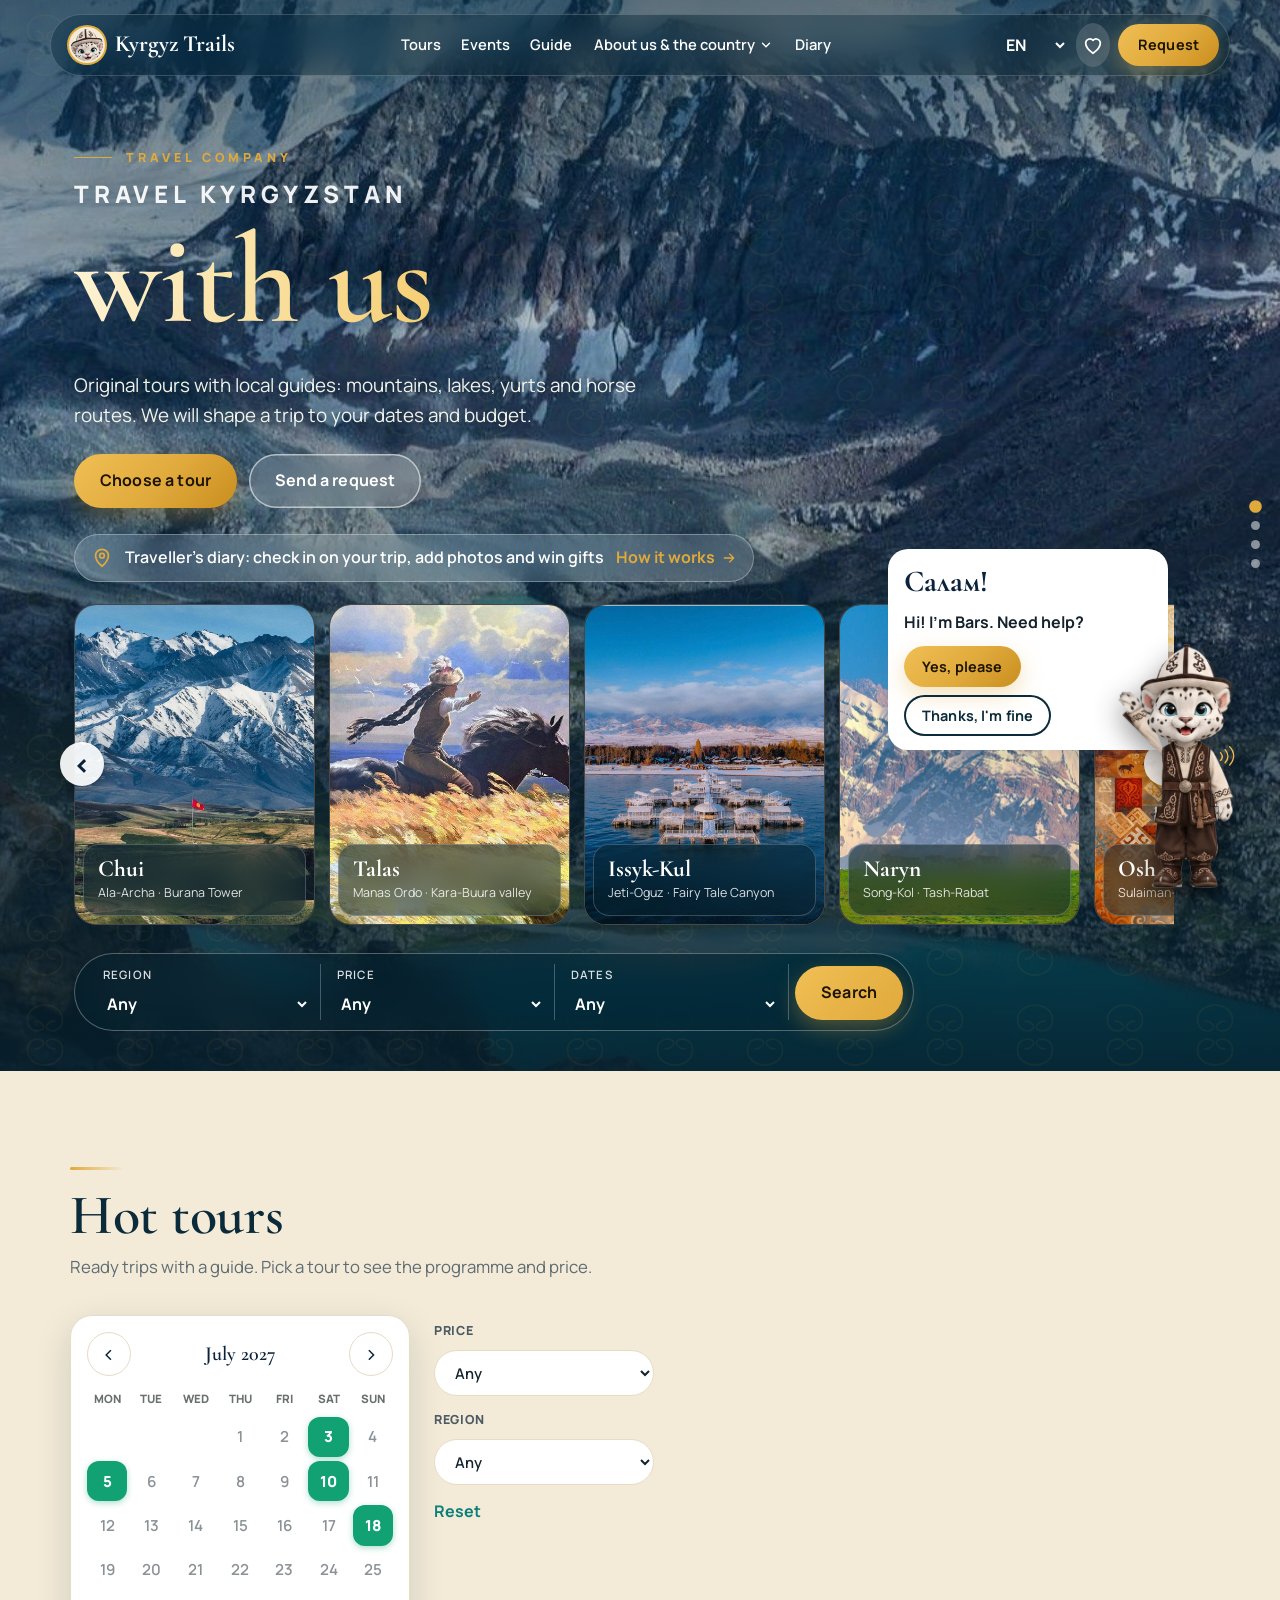
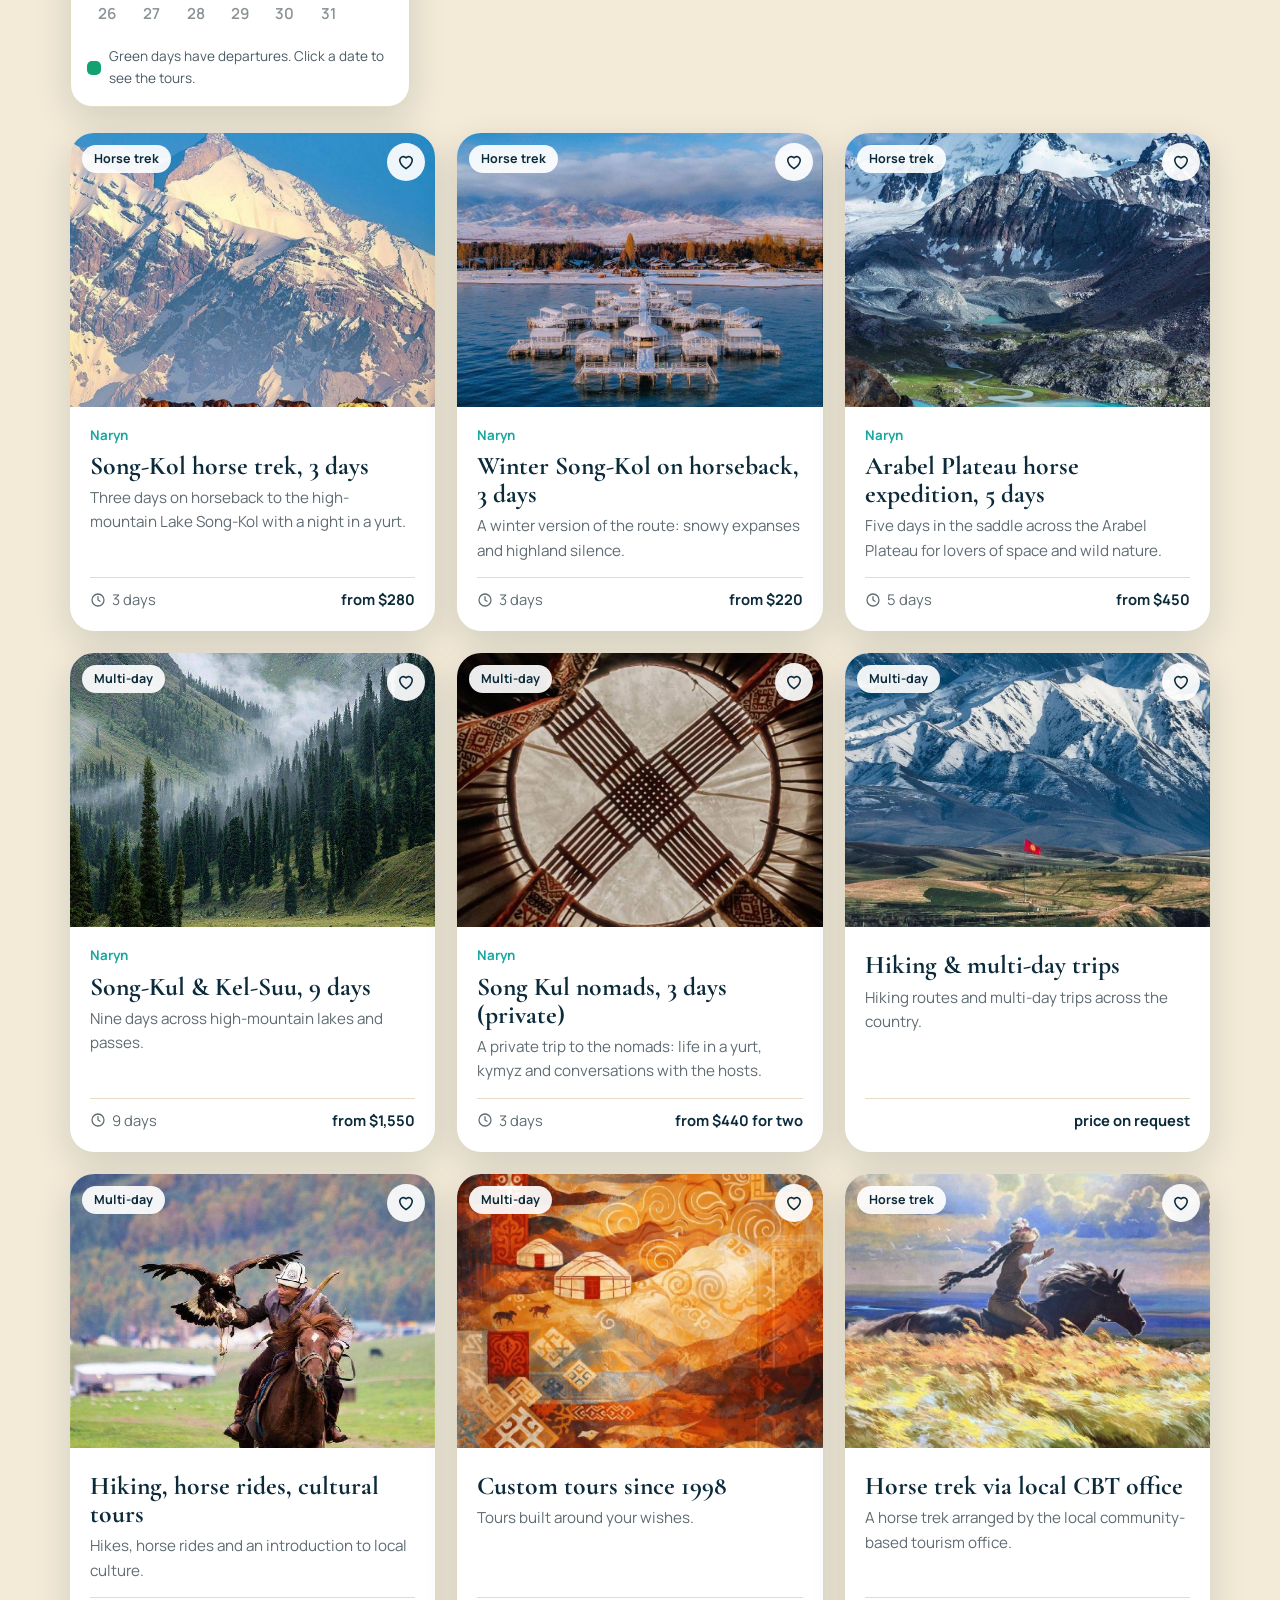
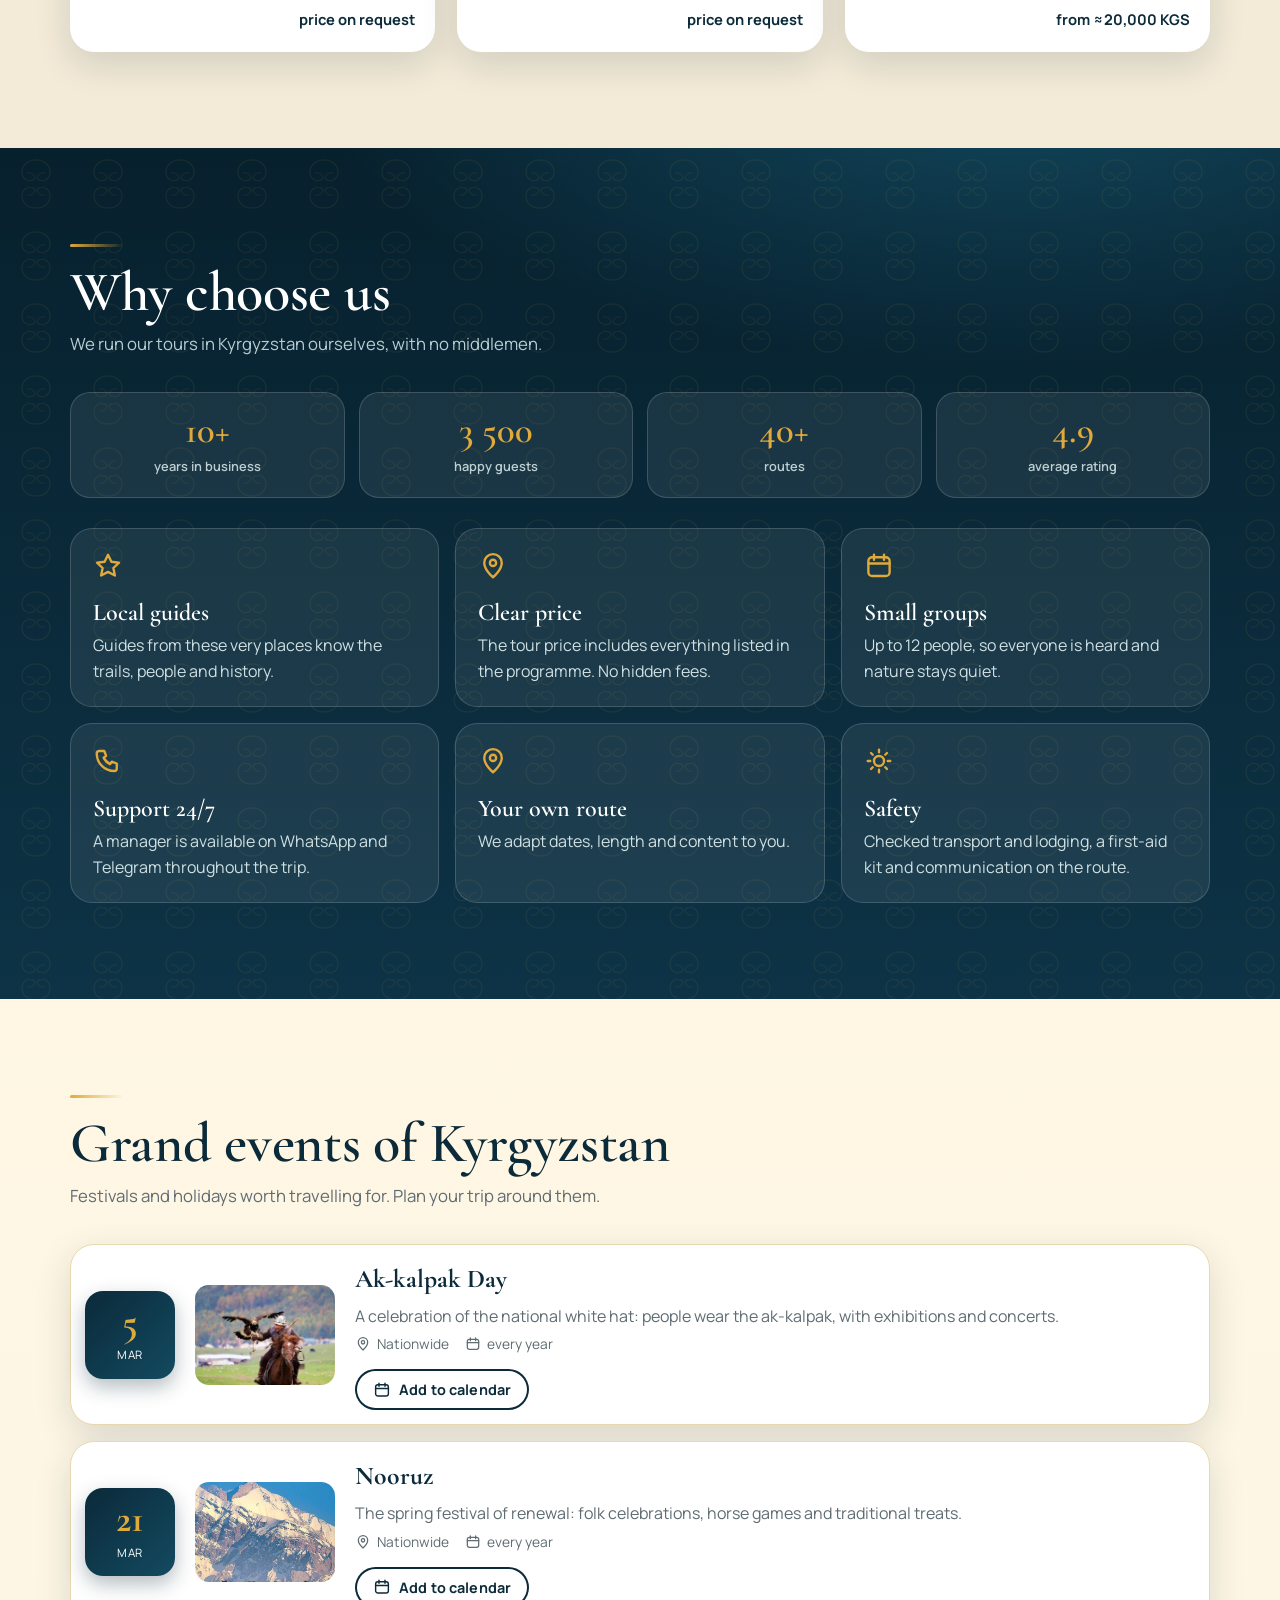
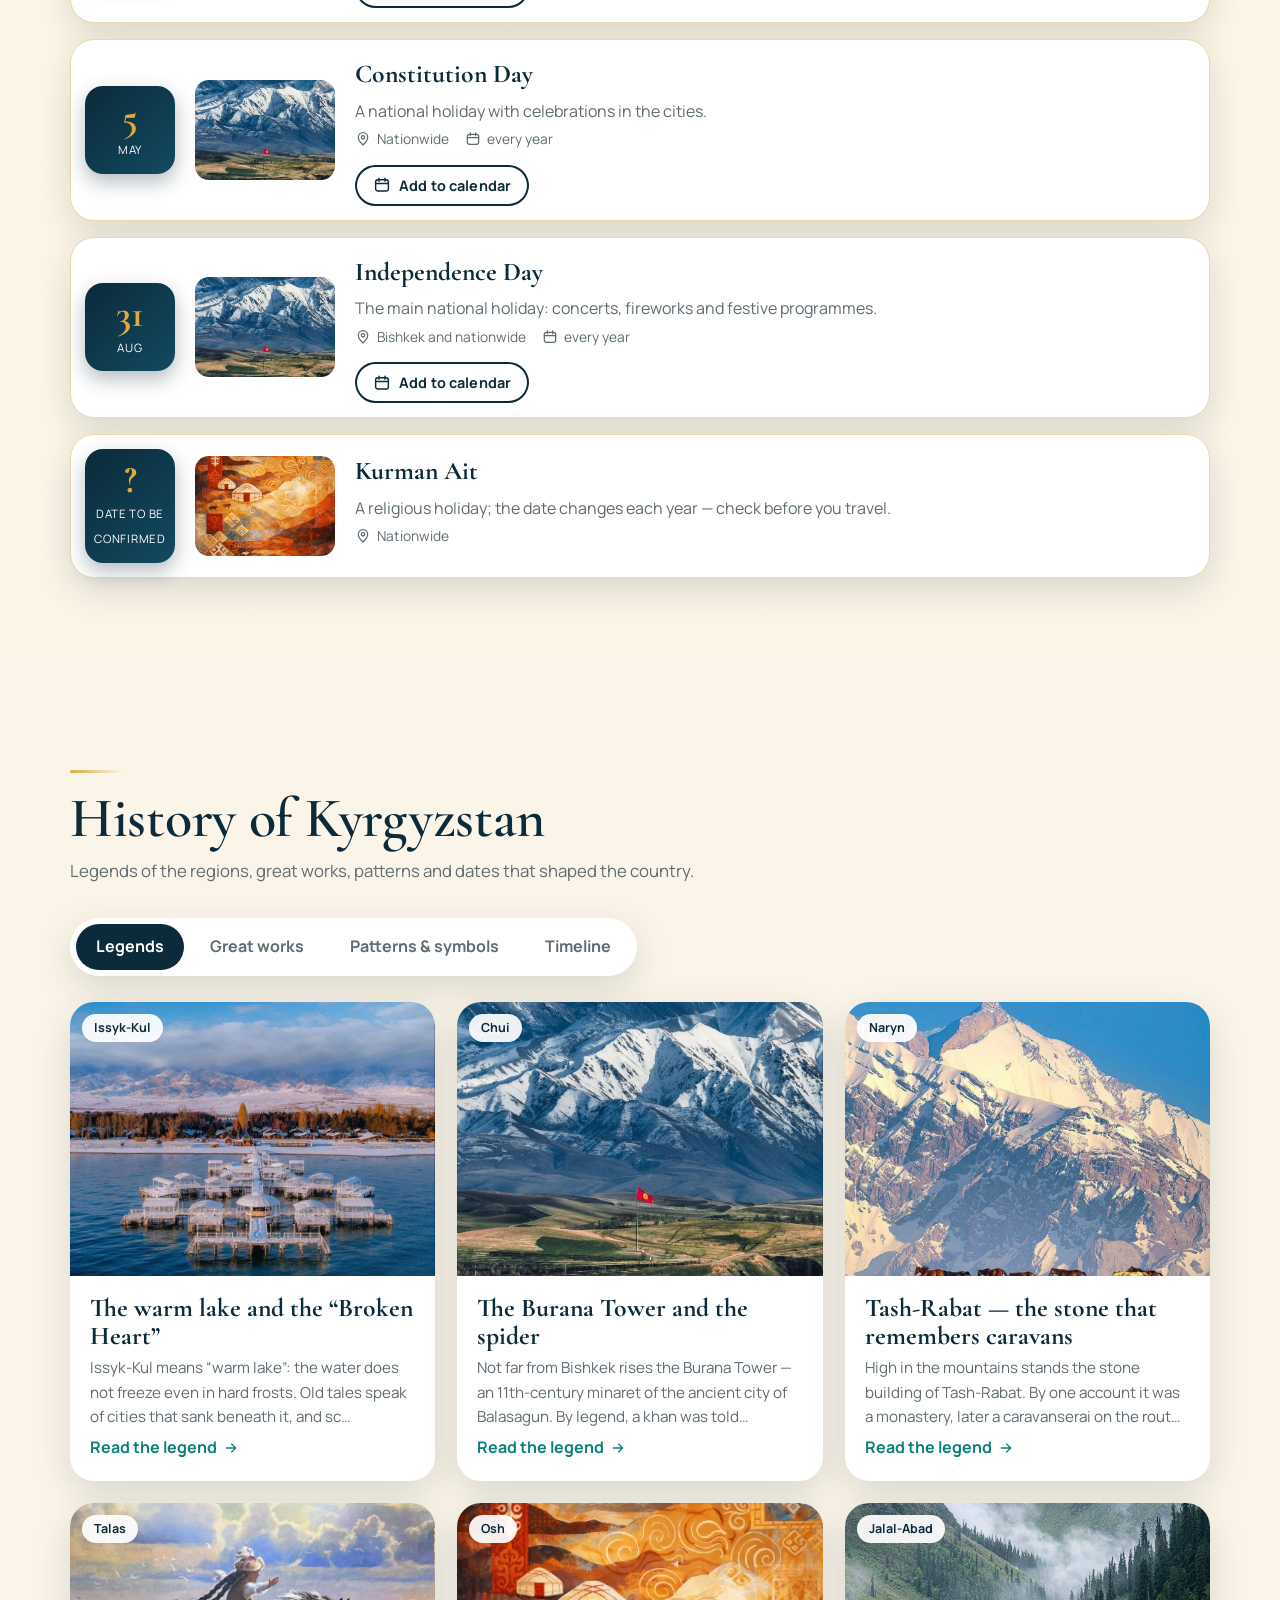
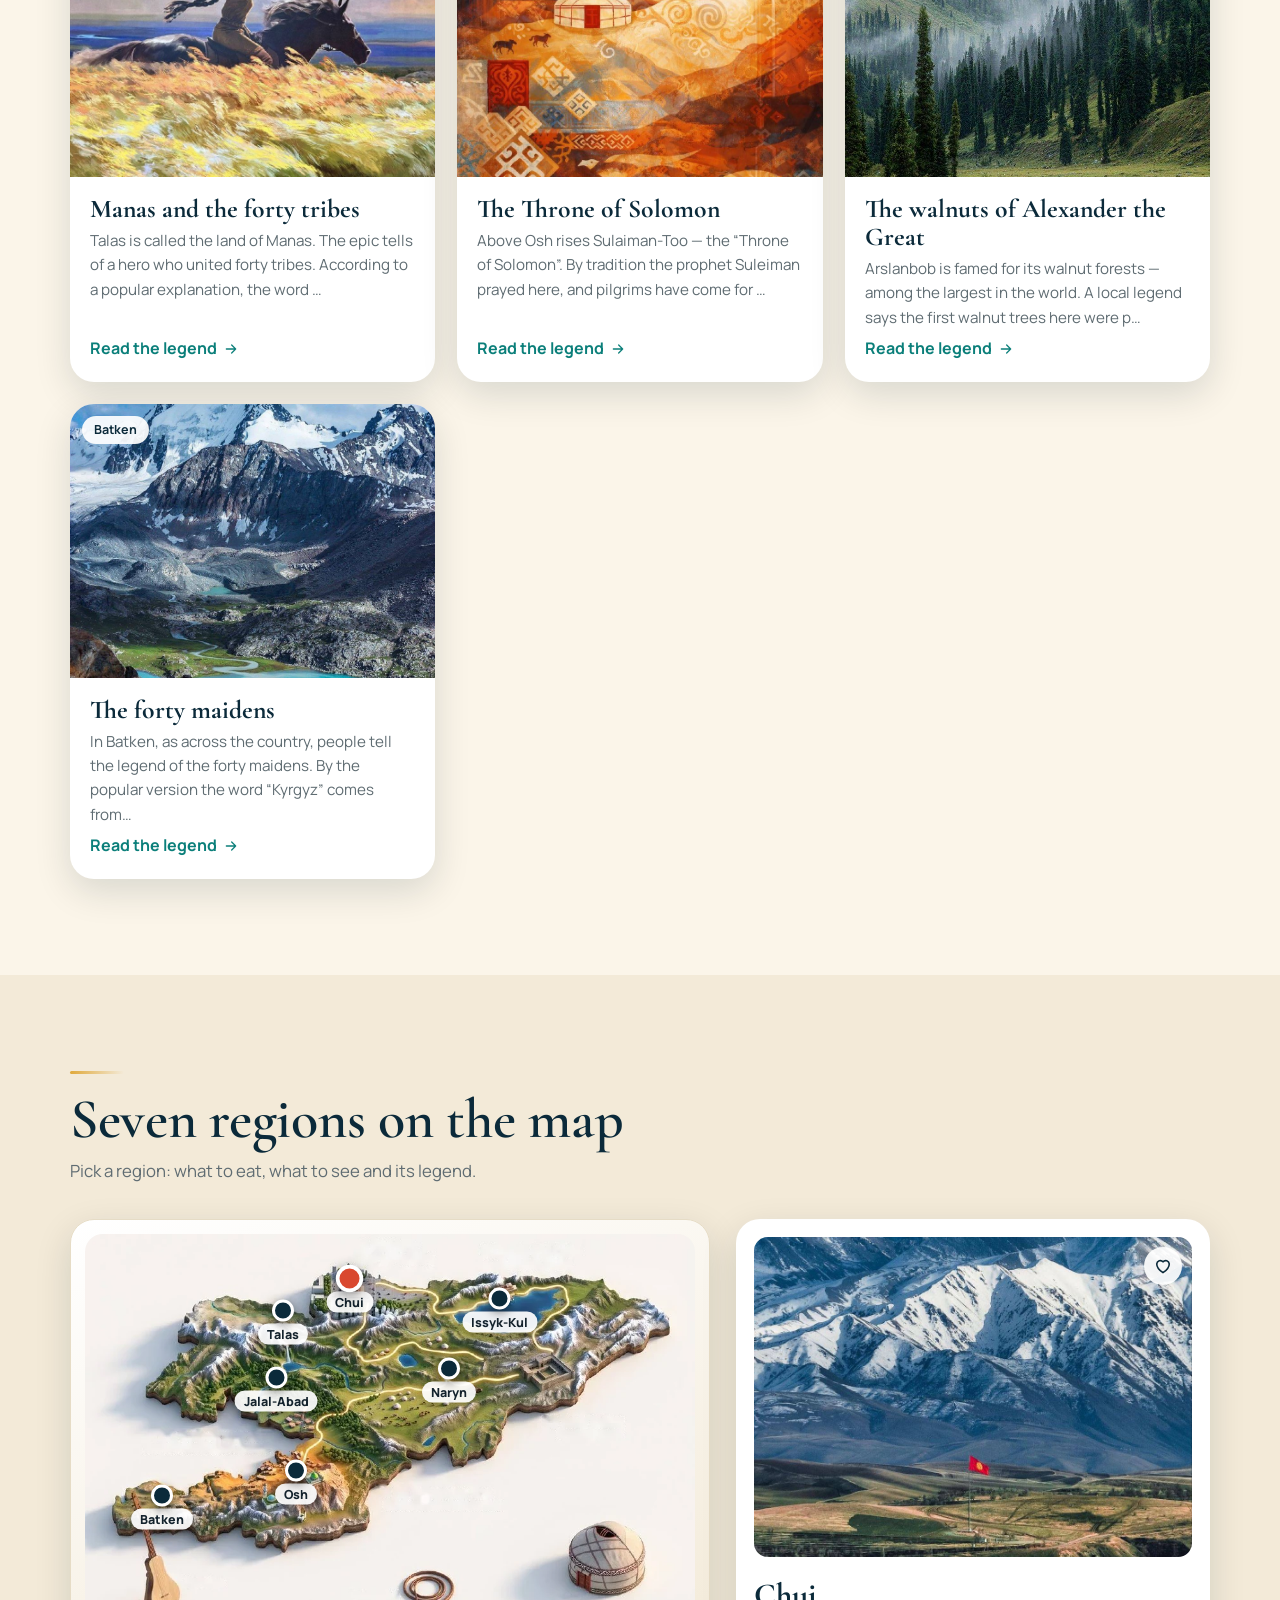
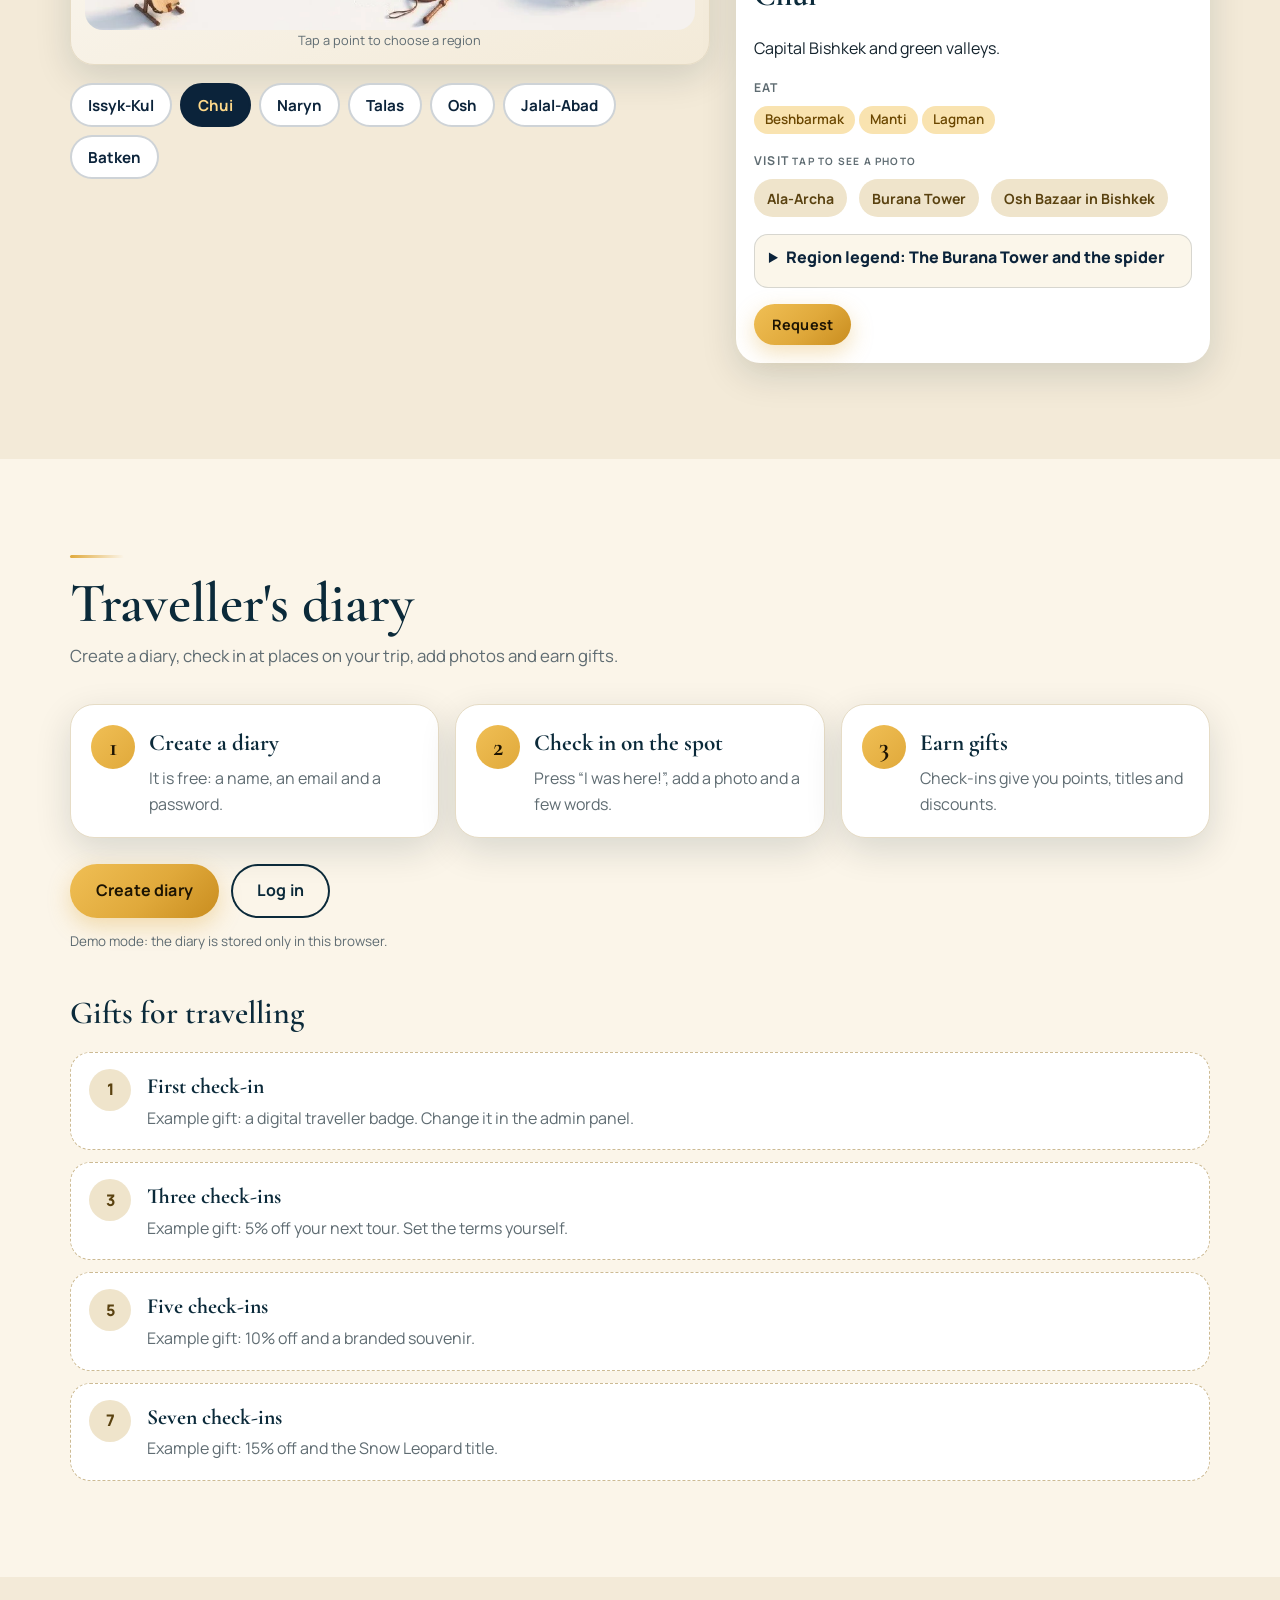
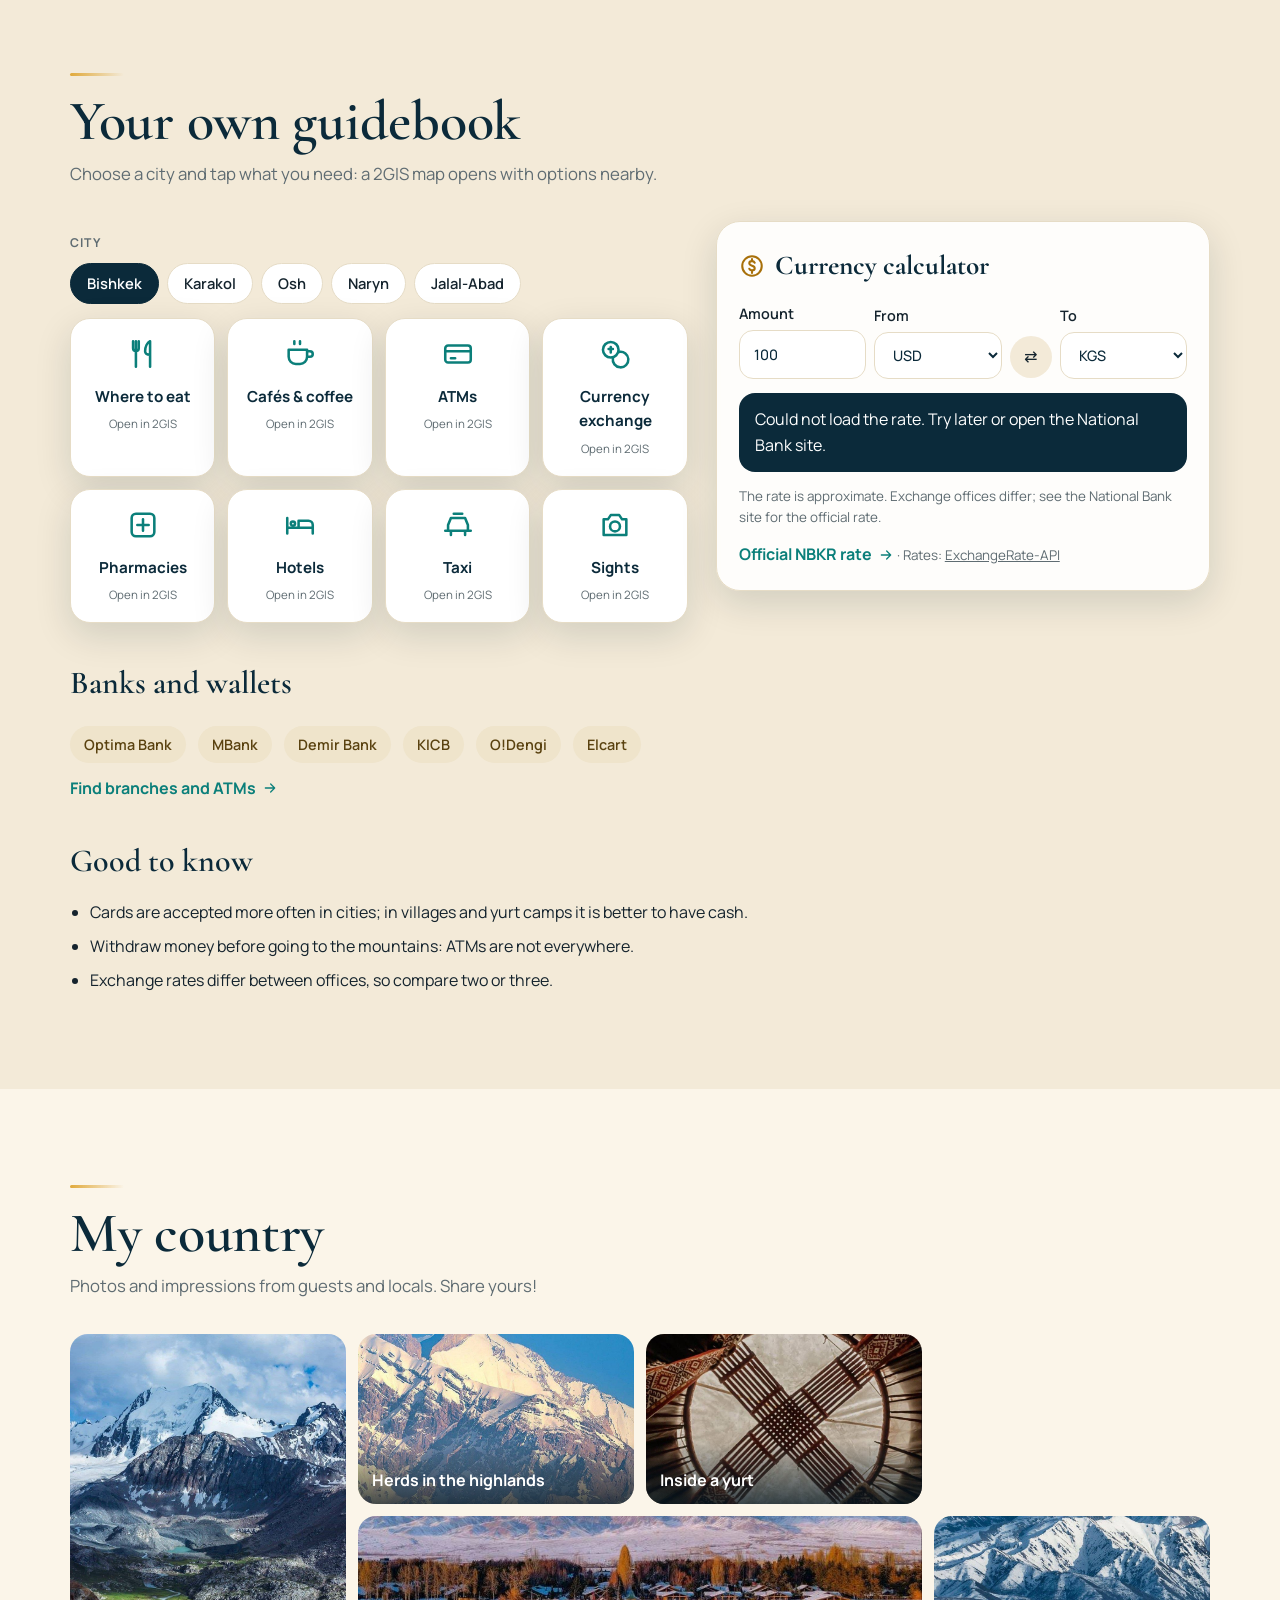
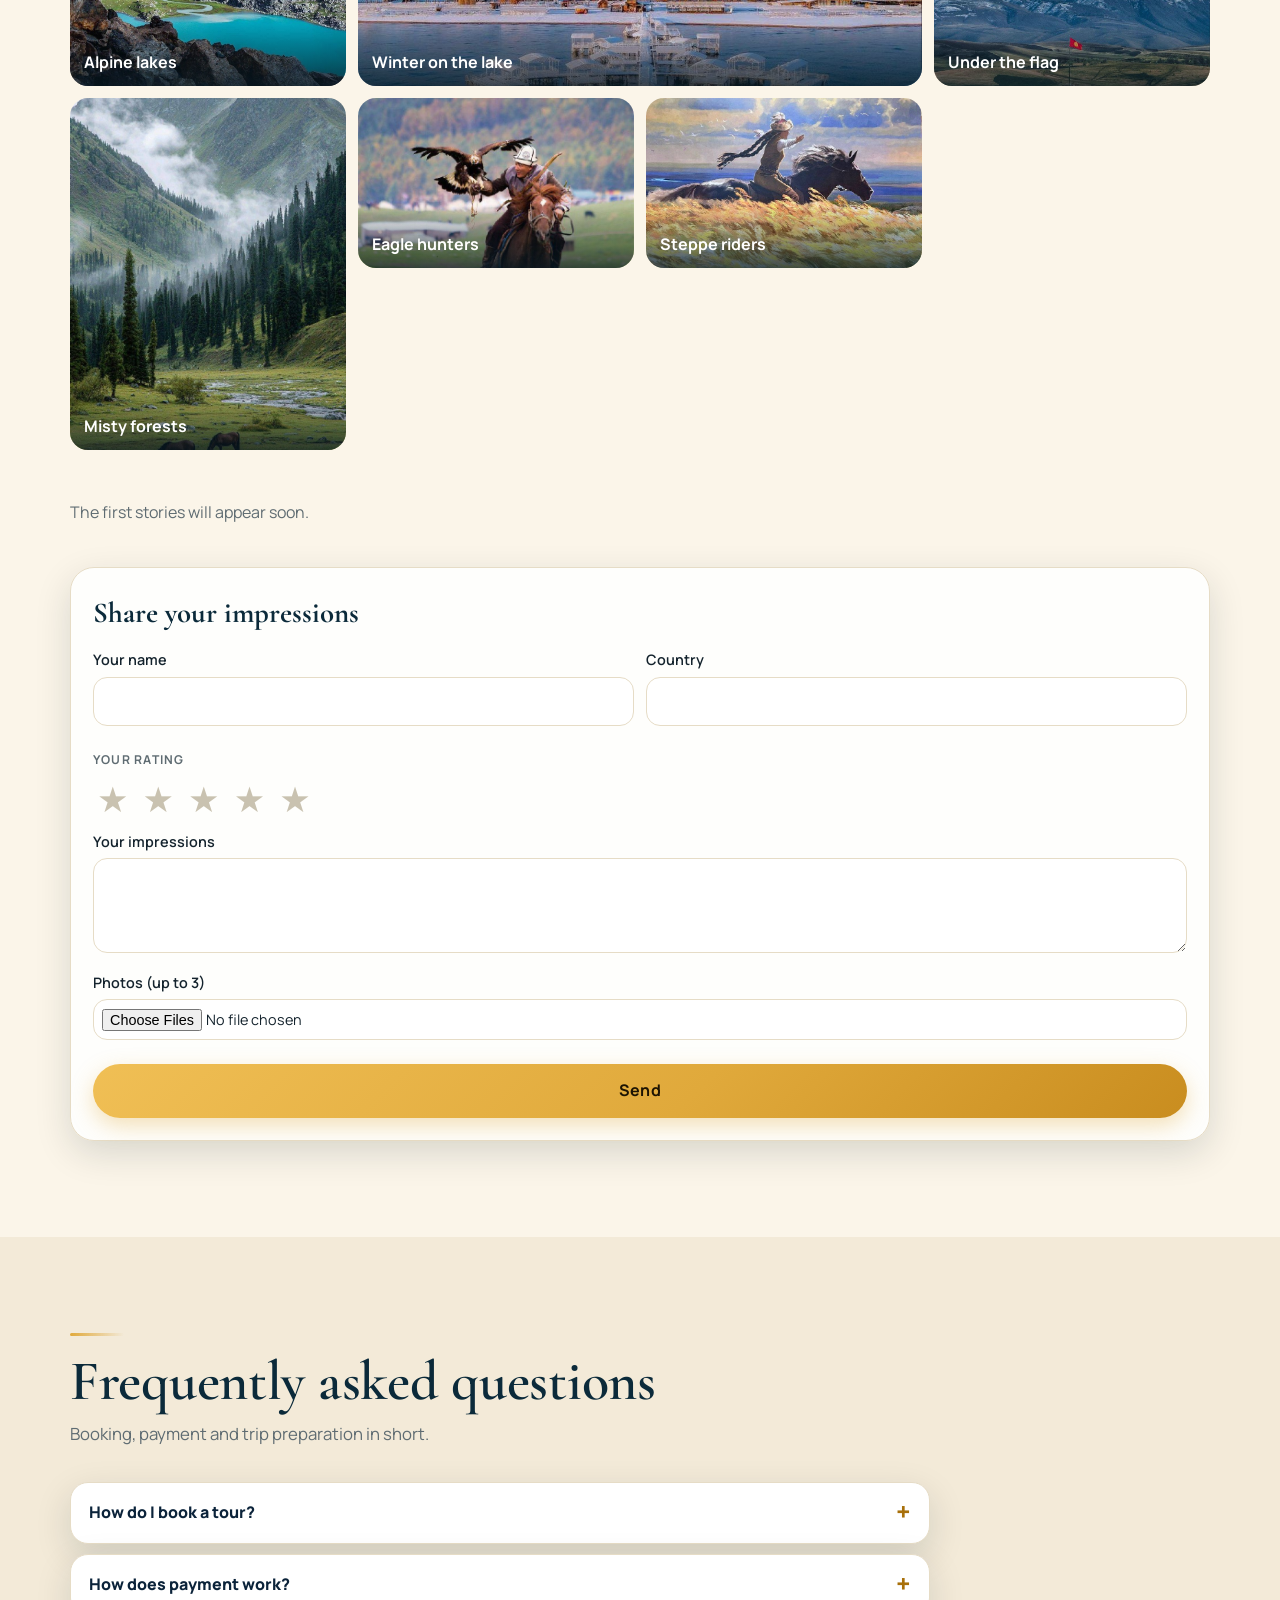
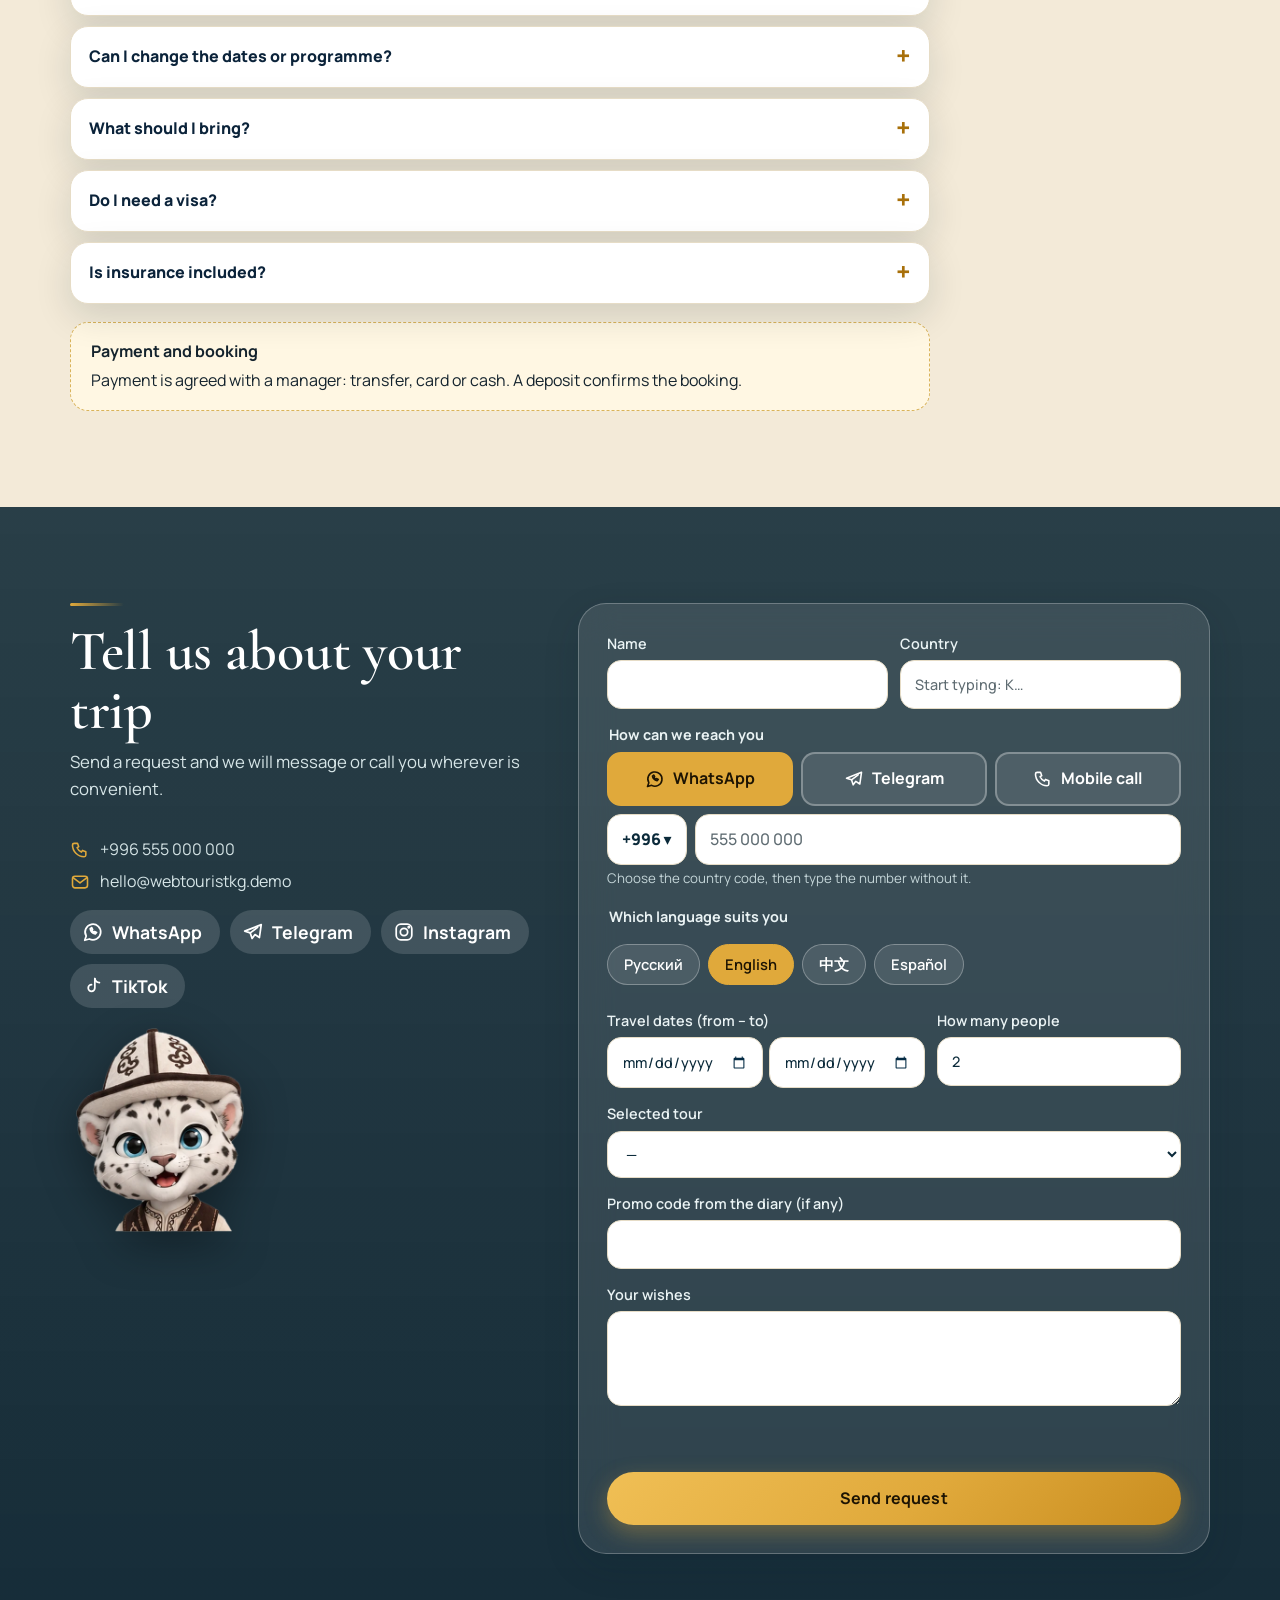
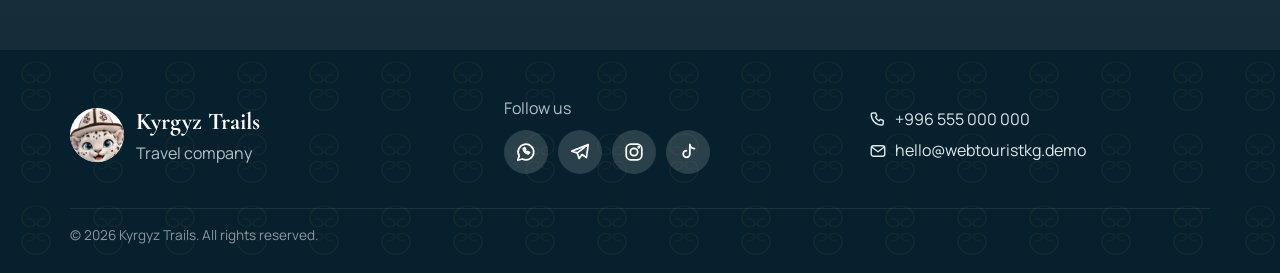
==== index.html @ 45a21edc "first commit" ====
<!doctype html>
<html lang="ru">
<head>
<meta charset="utf-8">
<meta name="viewport" content="width=device-width,initial-scale=1">
<title>web-touristKG — Природа Кыргызстана</title>
<meta name="description" content="Природа, история и легенды Кыргызстана: туры, паспорт путешественника, события и помощник Барс.">
<link rel="preconnect" href="https://fonts.googleapis.com"><link rel="preconnect" href="https://fonts.gstatic.com" crossorigin>
<link href="https://fonts.googleapis.com/css2?family=Cormorant+Garamond:ital,wght@0,500;0,600;0,700;1,500;1,600&family=Manrope:wght@400;500;600;700;800&display=swap" rel="stylesheet">
<link rel="stylesheet" href="css/style.css">
<link rel="stylesheet" href="css/mascot.css">
<link rel="stylesheet" href="css/vibe.css">
</head>
<body>
<a class="skip" href="#main">Skip</a>

<header class="nav" id="navbar">
  <a class="brand" href="#top"><img id="logoImg" alt=""><span id="logoTx"></span></a>
  <nav id="nav" class="links" aria-label="Main"></nav>
  <div class="nav-r">
    <select id="lng" class="lng" aria-label="Language">
      <option value="ru">RU</option><option value="en">EN</option><option value="zh">中文</option><option value="es">ES</option>
    </select>
    <button class="ico-btn" id="favBtn" type="button" aria-label="Favorites"><svg viewBox="0 0 24 24" aria-hidden="true"><path d="M12 21s-8-5.6-8-11.2A4.6 4.6 0 0 1 12 7a4.6 4.6 0 0 1 8 2.8C20 15.4 12 21 12 21Z"/></svg><b id="favN" hidden>0</b></button>
    <a class="btn small" id="topCta" href="#plan"></a>
    <button class="ico-btn burger" id="burger" type="button"><svg viewBox="0 0 24 24" aria-hidden="true"><path d="M4 7h16M4 12h16M4 17h16"/></svg></button>
  </div>
</header>

<main id="main"></main>
<footer class="foot" id="foot"></footer>

<!-- общее окно (легенды, туры, области) -->
<div class="modal" id="modal" hidden>
  <div class="m-back" data-act="mclose"></div>
  <div class="m-box" role="dialog" aria-modal="true"><button class="m-x" type="button" data-act="mclose" id="mx">×</button><div id="mBody"></div></div>
</div>

<!-- избранное -->
<aside class="drawer" id="drawer" hidden>
  <div class="m-back" data-act="dclose"></div>
  <div class="d-box"><div class="d-h"><h3 id="dTitle"></h3><button class="m-x pos" type="button" data-act="dclose">×</button></div><div id="dBody"></div></div>
</aside>

<!-- Барс: кнопка и чат -->
<div class="bubble-hello" id="bHello" hidden></div>
<button class="bb" id="bb" type="button" aria-label="Bars"><span id="bbMasc"></span></button>
<section class="chat" id="chat" hidden aria-label="Bars">
  <div class="c-h"><span class="c-av" id="chMasc"></span><b id="chName"></b><button class="m-x pos" type="button" data-act="cclose">×</button></div>
  <div class="c-log" id="cLog" aria-live="polite"></div>
  <div class="c-q" id="cQ"></div>
  <form class="c-fm" id="cForm"><input id="cIn" autocomplete="off"><button class="btn small" type="submit">→</button></form>
</section>

<script src="js/config.js"></script>
<script src="js/i18n.js"></script>
<script src="js/i18n2.js"></script>
<script src="data/content.js"></script>
<script src="data/map-data.js"></script>
<script src="js/mascot.js"></script>
<script src="js/store.js"></script>
<script src="js/app.js"></script>
<script src="js/explore.js"></script>
<script src="js/play.js"></script>
<script src="js/contact.js"></script>
<script src="js/bot.js"></script>
  <script src="js/company.js"></script>
<script>WT.start();</script>
</body>
</html>
---- css/style.css ----
/* web-touristKG — светлый, открытый стиль: фото-hero со стеклянными панелями, акцентный serif-шрифт. Цвета меняются в админке (Тема). */
:root{--c1:#12404f;--c2:#0fa3b1;--c3:#d9962b;--c4:#d9182c;--ink:#12212e;--bg:#f6fafb;--tint:#eaf5f6;--line:#dbe7ea;--mut:#5d7078;--r:22px;--sh:0 10px 34px rgba(18,64,79,.12);--serif:"Cormorant Garamond",Georgia,"Times New Roman",serif;--sans:"Manrope",system-ui,-apple-system,"Segoe UI",Roboto,sans-serif}
*{box-sizing:border-box}html{scroll-behavior:smooth;scroll-padding-top:84px}
body{margin:0;font-family:var(--sans);color:var(--ink);background:var(--bg);line-height:1.6;-webkit-font-smoothing:antialiased;overflow-x:hidden}
body.lock{overflow:hidden}
img{max-width:100%;display:block}a{color:inherit}button,input,select,textarea{font:inherit;color:inherit}
:focus-visible{outline:3px solid var(--c3);outline-offset:2px}
.skip{position:absolute;left:-999px}.skip:focus{left:8px;top:8px;z-index:99;background:#fff;padding:8px 12px;border-radius:8px}
.wrap{max-width:1180px;margin:0 auto;padding:0 20px}
.muted{color:var(--mut)}.ok-t{color:#0b7a55;font-weight:700}.big{font-size:1.1rem}
[hidden]{display:none!important}

/* кнопки */
.btn{display:inline-flex;align-items:center;justify-content:center;gap:8px;border:0;cursor:pointer;text-decoration:none;font-weight:700;background:var(--c1);color:#fff;padding:14px 26px;border-radius:999px;transition:transform .18s,box-shadow .18s,background .18s;box-shadow:0 8px 20px rgba(18,64,79,.22)}
.btn:hover{transform:translateY(-2px);background:var(--c2)}.btn svg{width:18px;height:18px}
.btn.small{padding:9px 18px;font-size:.9rem}.btn.full{width:100%}
.btn.ghost{background:transparent;color:var(--c1);box-shadow:inset 0 0 0 2px var(--c1)}.btn.ghost:hover{background:var(--c1);color:#fff}
.btn.glass-btn{background:rgba(255,255,255,.16);backdrop-filter:blur(12px);box-shadow:inset 0 0 0 1.5px rgba(255,255,255,.55)}.btn.glass-btn:hover{background:rgba(255,255,255,.3)}
.btn:disabled{opacity:.6;cursor:wait}
.link{background:none;border:0;padding:0;color:var(--c2);font-weight:700;cursor:pointer;display:inline-flex;align-items:center;gap:6px;text-decoration:none}.link svg{width:16px;height:16px}.link:hover{color:var(--c1)}
.ico-btn{position:relative;width:44px;height:44px;border-radius:50%;border:0;display:inline-grid;place-items:center;cursor:pointer;background:rgba(255,255,255,.18);backdrop-filter:blur(10px);color:inherit}
.ico-btn svg{width:22px;height:22px;fill:none;stroke:currentColor;stroke-width:1.9;stroke-linecap:round;stroke-linejoin:round}
.ico-btn b{position:absolute;top:-2px;right:-2px;background:var(--c4);color:#fff;font-size:.7rem;min-width:18px;height:18px;border-radius:9px;display:grid;place-items:center;padding:0 4px}
.chip{border:1.5px solid var(--line);background:#fff;border-radius:999px;padding:8px 16px;cursor:pointer;font-weight:600;font-size:.92rem;transition:.15s}
.chip:hover{border-color:var(--c2)}.chip[aria-pressed=true]{background:var(--c1);border-color:var(--c1);color:#fff}
.chip.sel{padding-right:10px}
.chips{display:flex;flex-wrap:wrap;gap:8px;margin:10px 0}
.tag{display:inline-block;background:var(--tint);color:var(--c1);padding:3px 11px;border-radius:999px;font-size:.84rem;font-weight:600;margin:3px 4px 3px 0}.tag.s{background:#fff1d9;color:#8a5a00}
.tl{display:block;font-size:.76rem;text-transform:uppercase;letter-spacing:.1em;color:var(--mut);margin:12px 0 4px;font-weight:700}
.badge{position:absolute;left:12px;top:12px;background:rgba(255,255,255,.92);color:var(--c1);padding:4px 12px;border-radius:999px;font-size:.78rem;font-weight:700}
.badge.st{position:static;display:inline-block;background:var(--c3);color:#fff}

/* стекло */
.glass{background:rgba(255,255,255,.14);backdrop-filter:blur(16px) saturate(1.3);-webkit-backdrop-filter:blur(16px) saturate(1.3);border:1px solid rgba(255,255,255,.3);color:#fff}
@supports not (backdrop-filter:blur(1px)){.glass{background:rgba(18,64,79,.55)}}
.glass-l{background:rgba(255,255,255,.8);border:1px solid var(--line);box-shadow:var(--sh);border-radius:var(--r);padding:22px}

/* шапка */
.nav{position:fixed;z-index:50;top:14px;left:50%;transform:translateX(-50%);width:min(1180px,calc(100% - 24px));display:flex;align-items:center;gap:14px;padding:8px 10px 8px 18px;border-radius:999px;color:#fff;background:rgba(255,255,255,.14);backdrop-filter:blur(16px);border:1px solid rgba(255,255,255,.3);transition:background .25s,color .25s,box-shadow .25s}
.nav.solid{background:rgba(255,255,255,.92);color:var(--ink);box-shadow:var(--sh)}.nav.solid .ico-btn{background:var(--tint)}
.brand{display:flex;align-items:center;gap:10px;text-decoration:none;font-weight:800;font-family:var(--serif);font-size:1.35rem}
.brand img{width:36px;height:36px;border-radius:50%;object-fit:cover;background:#fff}
.links{display:flex;gap:4px;margin:0 auto}.links a{text-decoration:none;font-weight:600;font-size:.93rem;padding:8px 13px;border-radius:999px}.links a:hover{background:rgba(255,255,255,.2)}.nav.solid .links a:hover{background:var(--tint)}
.nav-r{display:flex;align-items:center;gap:8px;margin-left:auto}.links+.nav-r{margin-left:0}
.lng{border:0;background:transparent;font-weight:700;color:inherit;cursor:pointer;padding:6px 4px;border-radius:8px}.lng option{color:#000}
.burger{display:none}

/* hero */
.hero{position:relative;min-height:100svh;color:#fff;display:flex;flex-direction:column;justify-content:flex-end;overflow:hidden}
.slides,.slide{position:absolute;inset:0}.slide{background-size:cover;opacity:0;transition:opacity 1.4s ease;transform:scale(1.04)}
.slide.on{opacity:1;animation:kb 14s ease-out forwards}@keyframes kb{to{transform:scale(1.12)}}
.hero-shade{position:absolute;inset:0;background:linear-gradient(180deg,rgba(7,25,35,.5) 0%,rgba(7,25,35,.12) 38%,rgba(7,25,35,.72) 100%)}
.hero-in{position:relative;max-width:1180px;width:100%;margin:0 auto;padding:130px 20px 34px}
.kick{display:inline-block;padding:7px 18px;border-radius:999px;font-size:.82rem;letter-spacing:.14em;text-transform:uppercase;font-weight:700}
.hero h1{font-family:var(--serif);font-weight:600;font-size:clamp(46px,8vw,104px);line-height:.98;margin:18px 0 14px;letter-spacing:-.01em;text-shadow:0 4px 30px rgba(0,0,0,.3)}
.hero h1 em{color:#f6c15a;font-style:italic;font-weight:600}
.lead{max-width:560px;font-size:1.12rem;margin:0 0 24px;text-shadow:0 2px 12px rgba(0,0,0,.35)}
.hero-cta{display:flex;flex-wrap:wrap;gap:12px;margin-bottom:26px}
.sbar{display:grid;grid-template-columns:repeat(3,1fr) auto;gap:6px;align-items:end;padding:10px 10px 10px 18px;border-radius:999px;max-width:840px}
.sbar label{display:block;padding:2px 10px;border-right:1px solid rgba(255,255,255,.25)}.sbar span{display:block;font-size:.72rem;text-transform:uppercase;letter-spacing:.1em;opacity:.85}
.sbar select{width:100%;background:transparent;border:0;color:#fff;font-weight:700;font-size:1rem;padding:2px 0;cursor:pointer}.sbar select option{color:#000}
.sbar .btn{background:#fff;color:var(--c1)}.sbar .btn:hover{background:var(--c3);color:#fff}
.info-row{display:grid;grid-template-columns:1.25fr 1fr 1fr;gap:14px;margin-top:22px}
.i-card{border-radius:26px;padding:16px;display:flex;gap:14px;align-items:center}
.i-card small{opacity:.85;text-transform:uppercase;letter-spacing:.1em;font-size:.7rem}.i-card h3{margin:2px 0 4px;font-family:var(--serif);font-size:1.55rem;line-height:1.05}.i-card p{margin:0 0 6px;font-size:.88rem;opacity:.95;display:-webkit-box;-webkit-line-clamp:2;-webkit-box-orient:vertical;overflow:hidden}
.i-card .link{color:#fff}.i-img{width:92px;height:92px;flex:none;border-radius:18px;overflow:hidden}.i-img img{width:100%;height:100%;object-fit:cover}
.stats ul{list-style:none;margin:0;padding:0;display:grid;grid-template-columns:1fr 1fr;gap:10px 22px;width:100%}.stats li b{display:block;font-family:var(--serif);font-size:2.3rem;line-height:1}.stats li span{font-size:.8rem;opacity:.9}
.meet-m{width:92px;height:92px;flex:none;background:rgba(255,255,255,.88);border-radius:20px;overflow:hidden;padding:4px}.meet .btn{background:#fff;color:var(--c1)}
.dots{position:absolute;right:20px;top:50%;display:flex;flex-direction:column;gap:10px;transform:translateY(-50%)}
.dots button{width:9px;height:9px;padding:0;border-radius:50%;border:0;background:rgba(255,255,255,.5);cursor:pointer}.dots button.on{background:#fff;transform:scale(1.4)}

/* секции */
.sec{padding:84px 0}.sec:nth-of-type(even){background:var(--tint)}.sec:nth-of-type(odd){background:var(--bg)}
.sec-h{max-width:720px;margin-bottom:34px}.sec-h h2,.helper h2{font-family:var(--serif);font-size:clamp(34px,5vw,56px);line-height:1.05;margin:0 0 10px;color:var(--c1);font-weight:600}.sec-h p{margin:0;color:var(--mut);font-size:1.05rem}
.tabs{display:flex;gap:6px;flex-wrap:wrap;margin-bottom:26px;background:#fff;padding:6px;border-radius:999px;width:fit-content;max-width:100%;box-shadow:var(--sh)}
.tabs button{border:0;background:none;padding:10px 20px;border-radius:999px;font-weight:700;cursor:pointer;color:var(--mut)}.tabs button[aria-selected=true]{background:var(--c1);color:#fff}
.cards3{display:grid;grid-template-columns:repeat(3,1fr);gap:22px}.cards2{display:grid;grid-template-columns:repeat(2,1fr);gap:22px}
.card{background:#fff;border-radius:var(--r);overflow:hidden;box-shadow:var(--sh);cursor:pointer;display:flex;flex-direction:column;transition:transform .2s,box-shadow .2s;position:relative}
.card:hover{transform:translateY(-4px);box-shadow:0 18px 44px rgba(18,64,79,.2)}
.c-img{position:relative;aspect-ratio:4/3;overflow:hidden}.c-img img{width:100%;height:100%;object-fit:cover;transition:transform .5s}.card:hover .c-img img{transform:scale(1.06)}
.c-b{padding:18px 20px 20px;display:flex;flex-direction:column;gap:6px;flex:1}.c-b h3{margin:0;font-family:var(--serif);font-size:1.6rem;line-height:1.1;color:var(--c1)}.c-b p{margin:0;color:var(--mut);font-size:.95rem;flex:1}.c-b small{color:var(--c2);font-weight:700}
.card.row{flex-direction:row}.card.row .c-img{aspect-ratio:1;width:42%;flex:none}.card.row .c-img.sq{height:auto}
.c-f{display:flex;justify-content:space-between;align-items:center;margin-top:8px;padding-top:10px;border-top:1px solid var(--line);font-size:.92rem}.c-f span{display:inline-flex;gap:6px;align-items:center;color:var(--mut)}.c-f svg{width:16px;height:16px}.c-f b{color:var(--c1)}
.heart{position:absolute;right:10px;top:10px;width:38px;height:38px;border-radius:50%;border:0;background:rgba(255,255,255,.92);cursor:pointer;display:grid;place-items:center;color:var(--c1);z-index:2}
.heart svg{width:20px;height:20px}.heart[aria-pressed=true]{color:var(--c4)}.heart[aria-pressed=true] svg{fill:currentColor}
.timeline{list-style:none;margin:0;padding:0 0 0 18px;border-left:3px solid var(--c3)}.timeline li{display:grid;grid-template-columns:150px 1fr;gap:18px;padding:0 0 26px 20px;position:relative}.timeline li:before{content:"";position:absolute;left:-30px;top:6px;width:16px;height:16px;border-radius:50%;background:var(--c3);border:4px solid var(--bg)}
.timeline b{font-family:var(--serif);font-size:1.4rem;color:var(--c1)}.timeline h3{margin:0 0 4px}.timeline p{margin:0;color:var(--mut)}

/* карта и области */
.map-grid{display:grid;grid-template-columns:1.35fr 1fr;gap:26px;align-items:start}
.mapbox{margin:0;background:linear-gradient(160deg,#e6f6f8,#fff);border-radius:var(--r);padding:12px;box-shadow:var(--sh)}.mapbox svg{width:100%;height:auto;display:block}.mapbox figcaption{text-align:center;font-size:.8rem;color:var(--mut)}
.land{fill:#cfe9d6;stroke:#fff;stroke-width:4;stroke-linejoin:round;filter:drop-shadow(0 6px 10px rgba(18,64,79,.2))}
.pin{cursor:pointer}.pin .dot{fill:var(--c1);stroke:#fff;stroke-width:4;transition:.2s}.pin .pulse{fill:var(--c3);opacity:0}.pin.on .dot{fill:var(--c4)}.pin.on .pulse{opacity:.35;animation:pulse 1.8s infinite}.pin:hover .dot{fill:var(--c2)}
.pin text{font:700 21px var(--sans);fill:var(--c1);text-anchor:middle;paint-order:stroke;stroke:#fff;stroke-width:5px}
@keyframes pulse{50%{transform:scale(1.6);opacity:0}}
.rpanel{background:#fff;border-radius:var(--r);padding:18px;box-shadow:var(--sh)}.rpanel h3{font-family:var(--serif);font-size:2rem;margin:12px 0 4px;color:var(--c1)}
.rp-img{position:relative;border-radius:16px;overflow:hidden;aspect-ratio:16/10}.rp-img img{width:100%;height:100%;object-fit:cover}
.row-btns{display:flex;gap:10px;flex-wrap:wrap;align-items:center;margin:14px 0 0}
.rgrid{display:grid;grid-template-columns:repeat(4,1fr);gap:14px;margin-top:26px}
.rcard{position:relative;border-radius:18px;overflow:hidden;aspect-ratio:1;cursor:pointer;color:#fff}.rcard img{position:absolute;inset:0;width:100%;height:100%;object-fit:cover;transition:transform .5s}.rcard:hover img{transform:scale(1.07)}
.rcard div{position:absolute;inset:0;display:flex;flex-direction:column;justify-content:flex-end;padding:14px;background:linear-gradient(180deg,transparent 40%,rgba(7,25,35,.8))}.rcard h3{margin:0;font-family:var(--serif);font-size:1.4rem}.rcard p{margin:0;font-size:.82rem;opacity:.9}

/* туры */
.filt{display:flex;flex-wrap:wrap;gap:8px;align-items:center;margin-bottom:22px}.filt select{appearance:auto}
.tour-m{display:grid;grid-template-columns:1.1fr 1fr;gap:0}.tm-g{padding:22px}.tm-main{border-radius:18px;overflow:hidden;aspect-ratio:4/3}.tm-main img{width:100%;height:100%;object-fit:cover}
.tm-th{display:flex;gap:8px;margin-top:10px}.tm-th button{width:68px;height:52px;padding:0;border:2px solid transparent;border-radius:10px;overflow:hidden;cursor:pointer}.tm-th button:focus,.tm-th button:hover{border-color:var(--c3)}.tm-th img{width:100%;height:100%;object-fit:cover}
.tm-i{padding:26px 28px 28px 8px}.tm-i h2{font-family:var(--serif);font-size:2.2rem;line-height:1.05;margin:10px 0;color:var(--c1)}.tm-i h3{margin:18px 0 6px}
.meta{list-style:none;margin:0 0 10px;padding:0;color:var(--mut)}.meta b{color:var(--ink)}
.plist,.ok,.no{margin:0;padding-left:20px}.ok{list-style:none;padding:0}.ok li,.no li{padding-left:24px;position:relative}.ok li:before{content:"✓";position:absolute;left:0;color:#0b7a55;font-weight:800}.no{list-style:none;padding:0}.no li:before{content:"×";position:absolute;left:3px;color:var(--c4);font-weight:800}

/* сезоны */
.sea{background:#fff;border-radius:var(--r);padding:24px;box-shadow:var(--sh)}.sea-chips{display:flex;flex-wrap:wrap;gap:8px;margin-bottom:18px}
.mbar{display:grid;grid-template-columns:repeat(12,1fr);gap:6px;margin:10px 0}.mbar span{text-align:center}.mbar i{display:block;height:46px;border-radius:10px;background:#e3eaec}.mbar small{font-size:.72rem;color:var(--mut)}
.mbar .m0 i,.legend-m .m0 i{background:#dfe6e8}.mbar .m1 i,.legend-m .m1 i{background:#bfe3e7}.mbar .m2 i,.legend-m .m2 i{background:#5bc3cc}.mbar .m3 i,.legend-m .m3 i{background:var(--c1)}.mbar .now i{outline:3px solid var(--c3);outline-offset:2px}
.legend-m{display:flex;flex-wrap:wrap;gap:16px;margin-top:10px;font-size:.84rem;color:var(--mut)}.legend-m i{display:inline-block;width:14px;height:14px;border-radius:4px;margin-right:6px;vertical-align:-2px}
.sea-n{margin:8px 0}.wx{display:flex;align-items:center;gap:14px;background:var(--tint);border-radius:16px;padding:12px 16px;width:fit-content;max-width:100%}.wx small{display:block;color:var(--mut);font-size:.76rem}.wx b{font-size:1.6rem;font-family:var(--serif)}.wx-i svg{width:34px;height:34px;color:var(--c3)}

/* маршрут */
.rt{display:grid;grid-template-columns:.9fr 1.1fr;gap:26px}.rt-f label{display:block;font-weight:700}.rt-f input[type=range]{width:100%;accent-color:var(--c1);margin:10px 0}
.route{list-style:none;margin:0 0 16px;padding:0;display:grid;gap:12px}.route li{display:grid;grid-template-columns:90px 1fr;gap:14px;background:#fff;border-radius:16px;padding:14px 16px;box-shadow:var(--sh)}.route b{color:var(--c3);font-family:var(--serif);font-size:1.15rem}.route h3{margin:0;font-family:var(--serif);font-size:1.5rem}.route p{margin:2px 0 0;color:var(--mut)}

/* паспорт */
.pass-top{display:flex;gap:22px;align-items:center;margin-bottom:22px;flex-wrap:wrap}.pass-top h3{font-family:var(--serif);font-size:2.4rem;margin:0;color:var(--c1)}.pass-badge{width:110px;height:110px;border-radius:50%;object-fit:cover;margin-left:auto;border:4px solid var(--c3)}
.ring{width:130px;height:130px}.ring .bg{fill:none;stroke:#dde8ea;stroke-width:10}.ring .fg{fill:none;stroke:var(--c3);stroke-width:10;stroke-linecap:round;transform:rotate(-90deg);transform-origin:60px 60px;transition:stroke-dashoffset .8s}.ring text{font:700 26px var(--serif);fill:var(--c1)}.ring .s{font:600 10px var(--sans);fill:var(--mut)}
.stamps{display:grid;grid-template-columns:repeat(4,1fr);gap:16px}
.stamp{background:#fff;border-radius:18px;padding:12px;box-shadow:var(--sh)}.stamp h4{margin:10px 0 0;font-family:var(--serif);font-size:1.3rem;color:var(--c1)}.stamp small{color:var(--c2);font-weight:700}.stamp p{margin:4px 0 0;font-size:.85rem;color:var(--mut)}
.s-img{position:relative;aspect-ratio:4/3;border-radius:12px;overflow:hidden}.s-img img{width:100%;height:100%;object-fit:cover;filter:grayscale(1) brightness(1.05);opacity:.6}.stamp.got .s-img img{filter:none;opacity:1}
.lck{position:absolute;inset:0;display:grid;place-items:center;color:#fff}.lck svg{width:38px;height:38px;filter:drop-shadow(0 2px 4px rgba(0,0,0,.5))}
.seal{position:absolute;right:8px;bottom:8px;width:84px;height:84px;border-radius:50%;border:3px double var(--c4);color:var(--c4);background:rgba(255,255,255,.88);display:grid;place-content:center;text-align:center;transform:rotate(-12deg);line-height:1.1;padding:4px;animation:stampIn .5s ease-out}.seal b{font-size:.68rem;text-transform:uppercase}.seal i{font-size:.62rem;font-style:normal}
@keyframes stampIn{from{transform:rotate(-12deg) scale(2);opacity:0}}
.how{margin-top:26px;background:#fff;border-radius:var(--r);padding:22px;box-shadow:var(--sh)}.how h3{margin:0 0 10px;font-family:var(--serif);font-size:1.8rem}.how ol{list-style:none;margin:0 0 10px;padding:0;display:flex;gap:18px;flex-wrap:wrap}.how li{display:flex;gap:10px;align-items:center;font-weight:600}.how li b{width:30px;height:30px;border-radius:50%;background:var(--c3);color:#fff;display:grid;place-items:center}
.code-f{display:flex;gap:8px;margin:10px 0;flex-wrap:wrap}.code-f input{flex:1;min-width:180px}
.award{text-align:center;padding:30px 24px}.aw-m{width:180px;height:200px;margin:0 auto}.award h2{font-family:var(--serif);font-size:2.2rem;margin:0;color:var(--c1)}.award h3{margin:6px 0}.rank-up{background:var(--tint);border-radius:14px;padding:10px}

/* кыргызский */
.ky{display:grid;grid-template-columns:200px 1fr;gap:26px;align-items:center;background:#fff;border-radius:var(--r);padding:24px;box-shadow:var(--sh)}.ky-m{width:200px;height:226px}
.ky-word{display:flex;flex-direction:column;gap:6px;align-items:flex-start;margin-bottom:16px}.ky-word small{color:var(--mut);text-transform:uppercase;letter-spacing:.1em}.ky-word b{font-family:var(--serif);font-size:3.2rem;line-height:1;color:var(--c1)}.ky-word span{font-size:1.1rem;color:var(--mut)}
.ky-meta{display:flex;gap:18px;color:var(--mut);font-weight:700;font-size:.9rem}.ky-p{margin:10px 0 4px;color:var(--mut)}.ky-w{display:flex;align-items:center;gap:12px}.ky-w b{font-family:var(--serif);font-size:2.6rem;color:var(--c1)}
.ky-o{display:grid;grid-template-columns:1fr 1fr;gap:10px;margin:12px 0}.opt{border:2px solid var(--line);background:#fff;border-radius:14px;padding:13px;font-weight:700;cursor:pointer;text-align:left}.opt:hover:not(:disabled){border-color:var(--c2)}.opt.right{background:#dff6ea;border-color:#0b7a55}.opt.wrong{background:#fde4e4;border-color:var(--c4)}.ky-fb{min-height:48px;font-weight:600}

/* события */
.ev-l{display:grid;gap:16px}.ev{display:grid;grid-template-columns:90px 140px 1fr;gap:20px;align-items:center;background:#fff;border-radius:var(--r);padding:14px 22px 14px 14px;box-shadow:var(--sh)}
.ev-d{background:var(--c1);color:#fff;border-radius:18px;text-align:center;padding:12px 6px}.ev-d b{display:block;font-family:var(--serif);font-size:2.4rem;line-height:1}.ev-d span{font-size:.72rem;text-transform:uppercase;letter-spacing:.06em}
.ev-i{height:100px;border-radius:14px;overflow:hidden}.ev-i img{width:100%;height:100%;object-fit:cover}.ev-b h3{margin:0;font-family:var(--serif);font-size:1.6rem;color:var(--c1)}.ev-b p{margin:4px 0;color:var(--mut)}.ev-m{display:flex;gap:16px;flex-wrap:wrap;font-size:.86rem;color:var(--mut)}.ev-m span{display:inline-flex;gap:6px;align-items:center}.ev-m svg{width:16px;height:16px}

/* Моя страна */
.gal{display:grid;grid-template-columns:repeat(4,1fr);grid-auto-rows:170px;gap:12px;margin-bottom:34px}.gal figure{margin:0;position:relative;border-radius:18px;overflow:hidden;cursor:pointer}.gal figure:nth-child(1),.gal figure:nth-child(6){grid-row:span 2}.gal figure:nth-child(4){grid-column:span 2}
.gal img{width:100%;height:100%;object-fit:cover;transition:transform .5s}.gal figure:hover img{transform:scale(1.07)}.gal figcaption{position:absolute;left:0;right:0;bottom:0;padding:26px 14px 10px;color:#fff;font-weight:700;background:linear-gradient(transparent,rgba(7,25,35,.75))}
.stories{display:grid;grid-template-columns:repeat(3,1fr);gap:18px;margin-bottom:26px}.story{background:#fff;border-radius:18px;overflow:hidden;box-shadow:var(--sh)}.story img{width:100%;aspect-ratio:16/10;object-fit:cover}.story p{margin:12px 16px 4px;font-style:italic}.story b{display:block;margin:0 16px 14px;color:var(--c2)}
.story-f{display:grid;gap:12px}.story-f h3{margin:0;font-family:var(--serif);font-size:1.8rem;color:var(--c1)}
label{display:block;font-weight:600;font-size:.9rem}label input,label select,label textarea{margin-top:5px;font-weight:400}
input,select,textarea{width:100%;border:1.5px solid var(--line);background:#fff;border-radius:14px;padding:12px 14px}input:focus,select:focus,textarea:focus{border-color:var(--c2);outline:0;box-shadow:0 0 0 3px rgba(15,163,177,.2)}
.two{display:grid;grid-template-columns:1fr 1fr;gap:12px}.dates{display:flex;gap:6px}.hp{position:absolute!important;left:-9999px;width:1px;height:1px;opacity:0}
.file input{padding:8px}#stPrev img{width:80px;border-radius:10px;margin-top:6px}

/* путеводитель, помощник */
.tool{flex-direction:row;cursor:default;align-items:center}.tool:hover{transform:none}.tool-i{width:90px;flex:none;display:grid;place-items:center;color:var(--c2)}.tool-i svg{width:44px;height:44px}.tool-i img{width:56px}
.banks{margin-top:18px}.helper{background:linear-gradient(135deg,var(--c1),#0b6070)!important;color:#fff}.helper h2{color:#fff}.helper .wrap{display:grid;grid-template-columns:260px 1fr;gap:34px;align-items:center}.hp-m{width:260px;height:290px}.helper .chip{background:rgba(255,255,255,.14);border-color:rgba(255,255,255,.4);color:#fff}.helper .btn{background:#fff;color:var(--c1)}

/* форма заявки */
.plan-g{display:grid;grid-template-columns:.85fr 1.15fr;gap:40px;align-items:start}.plan-c{list-style:none;margin:0 0 16px;padding:0}.plan-c li{display:flex;gap:10px;align-items:center;margin:6px 0}.plan-c svg{width:20px;color:var(--c2)}
.soc{display:flex;gap:10px;flex-wrap:wrap}.soc a{width:44px;height:44px;border-radius:50%;display:grid;place-items:center;background:var(--c1);color:#fff;text-decoration:none;transition:.2s}.soc a:hover{background:var(--c3);transform:translateY(-3px)}.soc svg,.soc-i{width:22px;height:22px}
.soc.big a{width:auto;padding:0 18px 0 12px;gap:8px;grid-auto-flow:column;border-radius:999px;font-weight:700}.plan-m{width:200px;height:226px;margin-top:20px}
.form-box{background:#fff;border-radius:28px;padding:28px;box-shadow:var(--sh)}.lead-f{display:grid;gap:14px}
fieldset{border:0;padding:0;margin:0}legend{font-weight:700;font-size:.9rem;margin-bottom:6px}
.apps{display:grid;grid-template-columns:repeat(3,1fr);gap:8px;margin-bottom:8px}.app{display:flex;gap:8px;align-items:center;justify-content:center;border:2px solid var(--line);background:#fff;border-radius:14px;padding:12px 8px;font-weight:700;cursor:pointer}.app svg{width:20px;height:20px}.app[aria-pressed=true]{border-color:var(--c2);background:#e4f7f8;color:var(--c1)}
.cb{position:relative}#cList{position:absolute;z-index:20;left:0;right:0;top:100%;max-height:240px;overflow:auto;margin:4px 0 0;padding:6px;list-style:none;background:#fff;border:1.5px solid var(--line);border-radius:14px;box-shadow:var(--sh)}#cList li{padding:9px 12px;border-radius:10px;cursor:pointer;font-weight:500}#cList li:hover,#cList li.on{background:var(--tint)}#cList small{color:var(--mut);margin-left:6px}
.err{color:var(--c4);font-weight:600}.urg{background:#fff1d9;color:#8a5a00;padding:10px 14px;border-radius:12px;font-weight:600;margin:0}
.done{text-align:center;padding:20px}.done h3{font-family:var(--serif);font-size:2.2rem;margin:6px 0;color:var(--c1)}.done-m{width:170px;height:192px;margin:0 auto}.done-c{font-weight:800;font-size:1.15rem}

/* футер */
.foot{background:#0d2f3a;color:#dbe9ec;padding:46px 0 26px}.foot-in{display:grid;grid-template-columns:1.2fr 1fr 1fr;gap:24px;align-items:center}.f-brand{display:flex;gap:12px;align-items:center}.f-brand img{width:54px;height:54px;border-radius:50%;object-fit:cover;background:#fff}.f-brand b{font-family:var(--serif);font-size:1.5rem;color:#fff}.f-brand p{margin:0;opacity:.8}
.f-soc span{display:block;margin-bottom:8px;opacity:.8}.foot .soc a{background:rgba(255,255,255,.14)}.foot .soc a:hover{background:var(--c3)}.f-c{display:grid;gap:6px}.f-c span,.f-c a{display:flex;gap:8px;align-items:center;text-decoration:none}.f-c svg{width:18px}.copy{grid-column:1/-1;margin:10px 0 0;opacity:.6;font-size:.85rem;border-top:1px solid rgba(255,255,255,.15);padding-top:16px}

/* окно, ящик избранного */
.modal,.drawer{position:fixed;inset:0;z-index:80;display:flex;align-items:center;justify-content:center;padding:18px}.m-back{position:absolute;inset:0;background:rgba(7,25,35,.62);backdrop-filter:blur(4px)}
.m-box{position:relative;background:#fff;border-radius:28px;width:min(940px,100%);max-height:calc(100vh - 36px);overflow:auto;animation:pop .28s ease-out}.modal.wide .m-box{width:min(1020px,100%)}.modal.small .m-box{width:min(440px,100%)}
.modal.dark .m-box{background:#0b1f28;color:#fff}@keyframes pop{from{transform:translateY(20px) scale(.97);opacity:0}}
.m-x{position:absolute;right:14px;top:14px;z-index:5;width:42px;height:42px;border-radius:50%;border:0;background:rgba(255,255,255,.92);font-size:1.7rem;line-height:1;cursor:pointer;box-shadow:0 4px 14px rgba(0,0,0,.2)}.m-x.pos{position:static;background:var(--tint);box-shadow:none}
.lg-hero{position:relative;height:300px}.lg-hero img{width:100%;height:100%;object-fit:cover}.lg-hero:after{content:"";position:absolute;inset:0;background:linear-gradient(transparent 30%,rgba(7,25,35,.8))}.lg-t{position:absolute;left:30px;right:30px;bottom:22px;z-index:2;color:#fff}.lg-t h2{font-family:var(--serif);font-size:clamp(30px,5vw,48px);line-height:1.05;margin:10px 0 0}
.lg-b{padding:26px 32px 32px}.lg-text p{font-size:1.08rem;margin:0 0 14px}.lg-g{display:grid;grid-template-columns:repeat(auto-fit,minmax(200px,1fr));gap:12px;margin:18px 0}.lg-g img{border-radius:16px;width:100%;aspect-ratio:4/3;object-fit:cover}.lg-b h3{font-family:var(--serif);font-size:1.7rem;margin:18px 0 6px}.facts{margin:0;padding-left:20px}.facts li{margin:4px 0}.mini-t{display:grid;gap:4px}
.lightbox img{width:100%;max-height:80vh;object-fit:contain}.lightbox p{text-align:center;margin:8px;font-weight:700}
.drawer{justify-content:flex-end;align-items:stretch;padding:0}.d-box{position:relative;width:min(400px,100%);background:#fff;padding:22px;overflow:auto;animation:slide .25s}.d-h{display:flex;justify-content:space-between;align-items:center}.d-h h3{font-family:var(--serif);font-size:1.9rem;margin:0}@keyframes slide{from{transform:translateX(40px);opacity:0}}
.fav-l{list-style:none;margin:16px 0;padding:0;display:grid;gap:10px}.fav-l li{display:flex;gap:12px;align-items:center;background:var(--tint);border-radius:14px;padding:8px}.fav-l img{width:54px;height:54px;border-radius:10px;object-fit:cover}.fav-l span{flex:1;font-weight:600}

/* Барс: кнопка, приветствие, чат */
.bb{position:fixed;right:18px;bottom:18px;z-index:60;width:76px;height:76px;border-radius:50%;border:3px solid #fff;background:linear-gradient(160deg,#e6f6f8,#fff);box-shadow:0 10px 28px rgba(18,64,79,.35);cursor:pointer;overflow:hidden;padding:0;transition:transform .2s}.bb:hover{transform:scale(1.07)}
.bb #bbMasc{position:absolute;inset:0}.bb .bars{position:absolute;width:150%;height:auto;left:-25%;top:-2%}
.bubble-hello{position:fixed;right:18px;bottom:108px;z-index:60;background:#fff;border-radius:20px 20px 4px 20px;box-shadow:var(--sh);padding:14px 16px;width:min(280px,calc(100vw - 36px));animation:pop .35s}.bubble-hello p{margin:0 0 10px;font-weight:700}.bubble-hello div{display:flex;gap:8px;flex-wrap:wrap}
.chat{position:fixed;right:18px;bottom:104px;z-index:70;width:min(390px,calc(100vw - 24px));height:min(580px,calc(100vh - 130px));background:#fff;border-radius:24px;box-shadow:0 20px 60px rgba(7,25,35,.35);display:flex;flex-direction:column;overflow:hidden;animation:pop .28s}
.c-h{display:flex;align-items:center;gap:10px;padding:12px 14px;background:linear-gradient(120deg,var(--c1),#0b6070);color:#fff}.c-h b{flex:1;font-family:var(--serif);font-size:1.4rem}.c-av{width:50px;height:50px;border-radius:50%;background:#fff;overflow:hidden;position:relative}.c-av .bars{position:absolute;width:150%;height:auto;left:-25%;top:-2%}.c-h .m-x{color:var(--ink)}
.c-log{flex:1;overflow:auto;padding:14px;display:flex;flex-direction:column;gap:10px;background:#f4fafb}.msg{max-width:88%;padding:10px 14px;border-radius:16px;line-height:1.45;font-size:.95rem}.msg.bot{background:#fff;align-self:flex-start;box-shadow:0 2px 8px rgba(18,64,79,.1);border-bottom-left-radius:4px}.msg.me{background:var(--c1);color:#fff;align-self:flex-end;border-bottom-right-radius:4px}
.typing{display:flex;gap:5px;padding:14px}.typing i{width:8px;height:8px;border-radius:50%;background:var(--c2);animation:dot 1s infinite}.typing i:nth-child(2){animation-delay:.15s}.typing i:nth-child(3){animation-delay:.3s}@keyframes dot{50%{transform:translateY(-6px);opacity:.4}}
.m-btns{display:flex;flex-wrap:wrap;gap:6px;margin-top:8px}.m-btns .chip{padding:6px 12px;font-size:.84rem}
.c-q{display:flex;gap:6px;overflow-x:auto;padding:8px 12px;border-top:1px solid var(--line)}.c-q .chip{white-space:nowrap;padding:6px 12px;font-size:.84rem}
.c-fm{display:flex;gap:8px;padding:10px 12px;border-top:1px solid var(--line)}.c-fm input{border-radius:999px}
.toast{position:fixed;left:50%;bottom:100px;transform:translateX(-50%);background:var(--c1);color:#fff;padding:12px 22px;border-radius:999px;z-index:99;font-weight:700;box-shadow:var(--sh);animation:pop .3s}.toast.out{opacity:0;transition:.4s}

/* адаптив */
@media(max-width:1020px){
  .links{display:none}.burger{display:inline-grid}.links+.nav-r{margin-left:auto}
  .menu-open .links{display:flex;position:absolute;left:0;right:0;top:calc(100% + 8px);flex-direction:column;background:#fff;color:var(--ink);padding:10px;border-radius:22px;box-shadow:var(--sh);margin:0}.menu-open .links a:hover{background:var(--tint)}
  .info-row{grid-template-columns:1fr 1fr}.info-row .meet{grid-column:1/-1}
  .cards3{grid-template-columns:1fr 1fr}.map-grid,.rt,.plan-g,.tour-m,.ky{grid-template-columns:1fr}.tm-i{padding:8px 24px 26px}.rgrid{grid-template-columns:repeat(2,1fr)}.stamps{grid-template-columns:repeat(2,1fr)}.stories{grid-template-columns:1fr 1fr}.gal{grid-template-columns:repeat(2,1fr)}.gal figure:nth-child(4){grid-column:auto}
  .ky-m{margin:0 auto}.foot-in{grid-template-columns:1fr}.dots{display:none}
}
@media(max-width:680px){
  .sec{padding:58px 0}.hero{min-height:auto}.hero-in{padding:104px 16px 22px}.nav{padding:6px 8px 6px 14px}.brand span{display:none}
  .sbar{grid-template-columns:1fr 1fr;border-radius:26px;padding:12px}.sbar label{border-right:0;border-bottom:1px solid rgba(255,255,255,.2);padding:6px 8px}.sbar .btn{grid-column:1/-1}
  .info-row,.cards3,.cards2,.stories,.two,.ev{grid-template-columns:1fr}.card.row{flex-direction:column}.card.row .c-img{width:100%;aspect-ratio:16/10}
  .timeline li{grid-template-columns:1fr;gap:4px}.ev-i{height:150px}.ev-d{display:flex;gap:10px;align-items:baseline;justify-content:center}
  .helper .wrap{grid-template-columns:1fr;text-align:center}.hp-m{margin:0 auto;width:200px;height:226px}.helper .chips{justify-content:center}
  .tabs{border-radius:20px}.tabs button{padding:8px 12px;font-size:.88rem}.lg-hero{height:220px}.lg-b{padding:20px}.apps{grid-template-columns:1fr}.mbar{gap:3px}.mbar small{font-size:.6rem}
  .rgrid{gap:10px}.ky-o{grid-template-columns:1fr}.form-box{padding:18px}.gal{grid-auto-rows:130px}.pass-badge{margin:0}.tool{flex-direction:column;text-align:center}
  .chat{right:8px;left:8px;width:auto;bottom:96px}
}
@media(prefers-reduced-motion:reduce){*,*:before,*:after{animation:none!important;transition:none!important}html{scroll-behavior:auto}.slide{transform:none}}
---- css/mascot.css ----
/* Анимации Барса */
.bars{width:100%;height:100%;display:flex;justify-content:center;align-items:flex-end}
.b-stage{position:relative;height:100%;max-width:100%;aspect-ratio:420/1081}.b-stage.face{aspect-ratio:360/435}
.b-all{position:absolute;inset:0;transform-origin:50% 100%}
.b-all img{position:absolute;inset:0;width:100%;height:100%;user-select:none;-webkit-user-drag:none;pointer-events:none}
.b-head{position:absolute;inset:0;transform-origin:50% 40%}
.b-body{transform-origin:50% 100%}
.is-face .b-all{transform-origin:50% 90%}
.lid{position:absolute;top:24.2%;width:17.5%;height:5.6%;border-radius:50%;background:radial-gradient(ellipse at 50% 35%,#f3eee6 60%,#e4ddd2);box-shadow:inset 0 -3px 0 -1px #3a2a2a;transform:scaleY(0);transform-origin:50% 0}
.lid.l{left:24.5%}.lid.r{left:58.5%}
.fx{position:absolute;display:none;pointer-events:none}
.fx-dots{top:2%;right:6%;gap:4%;display:none;align-items:flex-end}.fx-dots i{display:block;width:11px;height:11px;border-radius:50%;background:#1b9aaa;margin-left:5px}.fx-dots i:nth-child(2){width:15px;height:15px}.fx-dots i:nth-child(3){width:20px;height:20px}
.fx-spark{width:60%;left:20%;top:-2%}.fx-wave{width:24%;right:-6%;top:42%}.fx-sound{width:18%;left:68%;top:20%}.fx-sweat{width:11%;left:66%;top:15%}

/* idle: дышит, голова чуть покачивается, моргает */
.bars .b-body{animation:breathe 3.6s ease-in-out infinite}
.bars .b-head,.bars .b-faceimg{animation:headbob 3.6s ease-in-out infinite}
.bars .lid{animation:blink 5s infinite}
@keyframes breathe{50%{transform:scaleY(1.012)}}
@keyframes headbob{50%{transform:translateY(-.7%) rotate(-.8deg)}}
@keyframes blink{0%,92%,100%{transform:scaleY(0)}95%{transform:scaleY(1)}}

/* wave: приветствует, покачивается */
.s-wave .b-all{animation:sway 1.1s ease-in-out infinite alternate}
.s-wave .b-head,.s-wave .b-faceimg{animation:headtilt 1.1s ease-in-out infinite alternate}
.s-wave .fx-wave{display:block;animation:waveFx .7s ease-in-out infinite alternate}
@keyframes sway{from{transform:rotate(-2.4deg)}to{transform:rotate(2.4deg)}}
@keyframes headtilt{from{transform:rotate(-4deg)}to{transform:rotate(5deg)}}
@keyframes waveFx{from{transform:rotate(-14deg);opacity:.5}to{transform:rotate(12deg);opacity:1}}

/* think: наклонил голову, «...» над головой */
.s-think .b-head,.s-think .b-faceimg{animation:think 2.2s ease-in-out infinite}
.s-think .lid{animation:none}
.s-think .fx-dots{display:flex}.s-think .fx-dots i{animation:dotb 1.1s infinite}.s-think .fx-dots i:nth-child(2){animation-delay:.18s}.s-think .fx-dots i:nth-child(3){animation-delay:.36s}
@keyframes think{0%,100%{transform:rotate(-7deg) translateY(-.5%)}50%{transform:rotate(-9deg) translateY(-1%)}}
@keyframes dotb{0%,100%{opacity:.3;transform:translateY(0)}50%{opacity:1;transform:translateY(-6px)}}

/* talk: кивает, от рта идут волны */
.s-talk .b-head,.s-talk .b-faceimg{animation:talk .55s ease-in-out infinite alternate}
.s-talk .b-body{animation:talkb .55s ease-in-out infinite alternate}
.s-talk .fx-sound{display:block;animation:waveFx .45s ease-in-out infinite alternate}
@keyframes talk{from{transform:translateY(0) rotate(-1.5deg)}to{transform:translateY(1.4%) rotate(1.5deg) scale(1.01)}}
@keyframes talkb{to{transform:scaleY(.992)}}

/* happy: прыгает, искорки */
.s-happy .b-all{animation:hop .55s ease-in-out 3}
.s-happy .b-head,.s-happy .b-faceimg{animation:headtilt .55s ease-in-out infinite alternate}
.s-happy .fx-spark{display:block;animation:spark .8s ease-in-out infinite alternate}
@keyframes hop{50%{transform:translateY(-6%) scale(1.02,.99)}}
@keyframes spark{from{opacity:.4;transform:scale(.92) rotate(-4deg)}to{opacity:1;transform:scale(1.06) rotate(4deg)}}

/* oops: смутился */
.s-oops .b-head,.s-oops .b-faceimg{animation:none;transform:rotate(7deg) translateY(2%)}
.s-oops .b-body{animation:none;transform:scaleY(.985)}
.s-oops .fx-sweat{display:block;animation:sweat 1.2s ease-in infinite}
@keyframes sweat{from{transform:translateY(-6px);opacity:0}30%{opacity:1}to{transform:translateY(12px);opacity:.2}}

@media(prefers-reduced-motion:reduce){.bars *{animation:none!important}}

.b-all img.b-arm{inset:auto;left:73.81%;top:41.63%;width:26.19%;height:31.9%;transform-origin:4.5% 8.7%}
.s-wave .b-arml{animation:armUpL .45s ease-out forwards,armWaveL .5s ease-in-out .45s infinite alternate}
@keyframes armUp{from{transform:rotate(0)}to{transform:rotate(-135deg)}}
@keyframes armWave{from{transform:rotate(-120deg)}to{transform:rotate(-152deg)}}
.s-happy .b-arml{animation:armCheerL .4s ease-in-out infinite alternate}
@keyframes armCheer{from{transform:rotate(-100deg)}to{transform:rotate(-140deg)}}
.is-face .b-arm{display:none}

/* левая рука и мимика */
.b-all img.b-arml{left:0;transform-origin:91% 8.7%}
.s-wave .b-arml{animation:armUpL .45s ease-out forwards,armWaveL .5s ease-in-out .45s infinite alternate}
.b-all img.b-fo{display:none;inset:auto;top:55.5%;width:26.19%;height:18.04%;opacity:0}
.b-all img.b-for{left:73.81%;top:50.5%;transform-origin:42.7% 0}
.b-all img.b-fol{left:8.57%;top:52.7%;transform-origin:58.2% 0}
.s-think .b-arm{-webkit-mask-image:linear-gradient(#000 38%,transparent 50%);mask-image:linear-gradient(#000 38%,transparent 50%)}
.s-think .b-all img.b-fo{display:block}
.s-think .b-for{animation:foR .6s ease-out forwards,foRb 2.4s ease-in-out .6s infinite}
.s-think .b-fol{animation:foL .6s ease-out forwards}
@keyframes foR{from{transform:rotate(20deg);opacity:0}to{transform:rotate(129deg) scale(1.12);opacity:1}}
@keyframes foRb{0%,100%{transform:rotate(129deg) scale(1.12)}50%{transform:rotate(126deg) scale(1.12)}}
@keyframes foL{from{transform:rotate(0);opacity:0}to{transform:rotate(-88deg) scale(1.25);opacity:1}}
.brow{position:absolute;top:21.8%;width:14%;height:1.3%;border-radius:4px;background:#4a3836;opacity:0;transition:opacity .25s,transform .25s}
.brow.l{left:25.5%}.brow.r{left:59%}
.s-think .brow,.s-oops .brow,.s-happy .brow,.s-talk .brow{opacity:.85}
.s-think .brow.l{transform:translateY(-4px) rotate(-10deg)}.s-think .brow.r{transform:translateY(2px) rotate(-4deg)}
.s-oops .brow.l{transform:rotate(14deg)}.s-oops .brow.r{transform:rotate(-14deg)}
.s-happy .brow{transform:translateY(-4px)}
.s-talk .brow{animation:browT .9s ease-in-out infinite alternate}
@keyframes browT{from{transform:translateY(0)}to{transform:translateY(-3px)}}
.s-think .lid{transform:scaleY(.45);animation:none}
.mouth{position:absolute;left:38.2%;top:33%;width:23.8%;height:5.1%;border-radius:48% 48% 55% 55%/38% 38% 62% 62%;background:radial-gradient(ellipse at 50% 45%,#ebe3da 60%,#e2d8ce 85%,rgba(226,216,206,0));filter:blur(.6px);transform-origin:50% 0;transform:scaleY(0);pointer-events:none}
.mouth:after{content:"";position:absolute;left:30%;right:30%;top:42%;height:30%;border-bottom:2.5px solid #7a5a52;border-radius:0 0 50% 50%;opacity:0}
.s-think .mouth,.s-oops .mouth{transform:scaleY(1)}
.s-think .mouth:after{opacity:.9;left:38%;right:38%;height:0;border-bottom-width:2.5px;border-radius:0}
.s-oops .mouth:after{opacity:.9;border-bottom:0;border-top:2.5px solid #7a5a52;border-radius:50% 50% 0 0;top:50%}
.s-talk .mouth,.s-wave .mouth{animation:mouthT .62s ease-in-out infinite}
.s-talk .mouth:after,.s-wave .mouth:after{opacity:0}
@keyframes mouthT{0%{transform:scaleY(.1)}20%{transform:scaleY(.75)}40%{transform:scaleY(.3)}65%{transform:scaleY(.9)}85%{transform:scaleY(.2)}100%{transform:scaleY(.1)}}
.is-face .brow,.is-face .mouth,.is-face .b-fo{display:none}
.sal{font:800 1.9rem var(--serif,serif);margin:0;color:#0b233a}

@keyframes armUpL{from{transform:rotate(0)}to{transform:rotate(135deg)}}
@keyframes armWaveL{from{transform:rotate(120deg)}to{transform:rotate(152deg)}}
@keyframes armCheerL{from{transform:rotate(100deg)}to{transform:rotate(140deg)}}
---- css/vibe.css ----
/* web-touristKG — «Небесные горы»: ночная бирюза и золото, тёплый крем, кыргызский орнамент. Подключается после style.css. */
:root{--c1:#0b2a3a;--c2:#1aa6a0;--c3:#e0a93b;--c4:#d9482f;--ink:#14232d;--bg:#fbf5e9;--tint:#f3ead8;--line:#e6dcc6;--mut:#5f6c72;--night:#07202d;--night2:#0d3346;--gold:#e0a93b;--cream:#fbf5e9;--sh:0 12px 36px rgba(7,32,45,.14);--r:24px}
body{background:var(--bg)}
::selection{background:var(--gold);color:#07202d}
/* орнамент кошкар-муйуз (рога барана) */
.dark,.foot,.hero-shade:after{--orn:url("data:image/svg+xml,%3Csvg xmlns='http://www.w3.org/2000/svg' width='72' height='72' viewBox='0 0 72 72' fill='none' stroke='%23e0a93b' stroke-width='1.4' stroke-linecap='round'%3E%3Cpath d='M36 12c-8 0-14 5-14 12s6 10 11 8-1-8-5-7M36 12c8 0 14 5 14 12s-6 10-11 8 1-8 5-7M36 60c-8 0-14-5-14-12s6-10 11-8-1 8-5 7M36 60c8 0 14-5 14-12s-6-10-11-8 1 8 5 7'/%3E%3C/svg%3E")}
.sec{padding:96px 0}
.sec:nth-of-type(even),.sec:nth-of-type(odd){background:var(--bg)}
.sec:nth-of-type(even){background:var(--tint)}
.sec.dark,.sec.helper{background:radial-gradient(1200px 500px at 80% -10%,#134a60 0%,transparent 60%),linear-gradient(180deg,var(--night),var(--night2))!important;color:#eaf3f4;position:relative;overflow:hidden}
.sec.dark:before{content:"";position:absolute;inset:0;background:var(--orn) 0 0/72px;opacity:.07;pointer-events:none}
.sec.dark>.wrap{position:relative}
.dark .sec-h h2,.helper .sec-h h2,.dark h2{color:#fff}.dark .sec-h p,.dark .muted{color:#b8cdd2}
.sec-h{position:relative}
.sec-h h2{font-family:var(--serif);color:var(--c1);letter-spacing:-.005em}
.sec-h:before{content:"";display:block;width:54px;height:3px;border-radius:3px;background:linear-gradient(90deg,var(--gold),transparent);margin-bottom:16px}
.btn{background:linear-gradient(135deg,#f0bf55,var(--gold) 55%,#c98d1f);color:#1d1403;box-shadow:0 8px 22px rgba(224,169,59,.35);letter-spacing:.01em}
.btn:hover{background:linear-gradient(135deg,#f6cc72,#e9b34a);transform:translateY(-2px);box-shadow:0 12px 28px rgba(224,169,59,.5)}
.btn.ghost{background:transparent;color:var(--c1);box-shadow:inset 0 0 0 2px var(--c1)}.btn.ghost:hover{background:var(--c1);color:#fff}
.dark .btn.ghost,.glass .btn.ghost{color:#fff;box-shadow:inset 0 0 0 2px rgba(255,255,255,.6)}.dark .btn.ghost:hover{background:#fff;color:var(--c1)}
.btn.glass-btn{background:rgba(255,255,255,.14);color:#fff;box-shadow:inset 0 0 0 1.5px rgba(255,255,255,.55);backdrop-filter:blur(12px)}
.btn.big{padding:16px 30px;font-size:1.05rem}
.link{color:#0b7f7a}.dark .link{color:var(--gold)}
.chip{background:#fff;border-color:var(--line)}.chip[aria-pressed=true]{background:var(--c1);border-color:var(--c1)}
.dark .chip{background:rgba(255,255,255,.08);border-color:rgba(255,255,255,.2);color:#fff}.dark .chip[aria-pressed=true]{background:var(--gold);color:#1d1403;border-color:var(--gold)}
.tag{background:#efe4cb;color:#5a4210}.tag.s{background:#f9e3b0;color:#6b4700}
.card,.rpanel,.form-box,.stamp,.story,.ev,.how,.ky,.sea{box-shadow:var(--sh)}
.glass-l{background:rgba(255,255,255,.88)}
.dark .glass-l{background:rgba(255,255,255,.07);border:1px solid rgba(255,255,255,.16);color:#fff;backdrop-filter:blur(14px)}
/* шапка */
.nav{background:rgba(7,32,45,.35);border:1px solid rgba(255,255,255,.18);backdrop-filter:blur(16px) saturate(1.3);-webkit-backdrop-filter:blur(16px) saturate(1.3)}
.nav.solid{background:rgba(7,32,45,.92);color:#fff;box-shadow:0 10px 30px rgba(0,0,0,.3)}.nav.solid .ico-btn{background:rgba(255,255,255,.12)}.nav.solid .links a:hover{background:rgba(255,255,255,.14)}
.brand{font-size:1.45rem}.brand img{background:#f3ead8;padding:2px;box-shadow:0 0 0 2px var(--gold)}
.links a{font-size:.92rem}.links a:hover,.links a.on{color:var(--gold)}
.nav .btn.small{padding:9px 20px}
/* hero */
.hero{min-height:100svh;justify-content:center}
.hero-shade{background:radial-gradient(900px 600px at 20% 30%,rgba(7,32,45,.15),transparent 70%),linear-gradient(180deg,rgba(7,32,45,.62) 0%,rgba(7,32,45,.18) 32%,rgba(7,32,45,.55) 68%,rgba(7,32,45,.94) 100%)}
.hero-shade:after{content:"";position:absolute;inset:0;background:var(--orn) 0 0/90px;opacity:.06}
.hero-in{padding:140px 24px 40px}
.kick{background:none;border:0;padding:0;color:var(--gold);letter-spacing:.32em;font-size:.78rem;font-weight:800;display:inline-flex;align-items:center;gap:14px}
.kick:before{content:"";width:38px;height:1px;background:var(--gold)}
.hero h1{margin:16px 0 18px;line-height:.95}
.hero h1 .h1a{display:block;font-family:var(--sans);font-weight:800;letter-spacing:.2em;text-transform:uppercase;font-size:clamp(15px,2.2vw,24px);color:#fff;opacity:.92;margin-bottom:14px}
.hero h1 .h1b{display:block;font-family:var(--serif);font-weight:600;font-size:clamp(54px,10vw,128px);background:linear-gradient(100deg,#fff4d6 0%,#f4c862 38%,#e0a93b 62%,#fff0c4 100%);-webkit-background-clip:text;background-clip:text;color:transparent;text-shadow:none;filter:drop-shadow(0 6px 28px rgba(0,0,0,.35));padding-bottom:.08em}
.lead{font-size:1.18rem;max-width:600px;color:#f1f3ec}
.dest{display:grid;grid-template-columns:repeat(4,1fr);gap:14px;margin:6px 0 24px;max-width:980px}
.d-card{position:relative;display:block;padding:0;border:1px solid rgba(255,255,255,.28);border-radius:22px;overflow:hidden;cursor:pointer;color:#fff;text-align:left;aspect-ratio:3/4;background:#000;transition:transform .35s,box-shadow .35s}
.d-card img{position:absolute;inset:0;width:100%;height:100%;object-fit:cover;transition:transform .7s}
.d-card:hover{transform:translateY(-8px);box-shadow:0 22px 44px rgba(0,0,0,.45)}.d-card:hover img{transform:scale(1.08)}
.d-card span{position:absolute;left:8px;right:8px;bottom:8px;padding:12px 14px;border-radius:16px;background:rgba(7,32,45,.5);backdrop-filter:blur(14px);-webkit-backdrop-filter:blur(14px);border:1px solid rgba(255,255,255,.2)}
.d-card b{display:block;font-family:var(--serif);font-size:1.45rem;line-height:1.05}.d-card small{display:block;opacity:.85;font-size:.78rem;margin-top:2px}
.sbar{background:rgba(7,32,45,.5);border-color:rgba(255,255,255,.3)}.sbar .btn{color:#1d1403;background:linear-gradient(135deg,#f0bf55,var(--gold))}
.dots button.on{background:var(--gold)}
/* о стране */
.about{padding:110px 0 90px}
.about-g{display:grid;grid-template-columns:.8fr 1.2fr;gap:50px;align-items:center}
.about-m{height:min(560px,70vh);position:relative;display:flex;justify-content:center}
.about-m:before{content:"";position:absolute;inset:6% 6% 0;border-radius:50% 50% 24px 24px;background:radial-gradient(circle at 50% 30%,rgba(224,169,59,.35),transparent 65%);border:1px solid rgba(224,169,59,.25)}
#aboutM{position:relative;height:100%;width:100%}
.about-t h2{font-family:var(--serif);font-weight:600;font-size:clamp(34px,5vw,60px);line-height:1.04;margin:14px 0}
.about-t p{font-size:1.1rem;color:#cfe0e3;max-width:560px}
.about-f{list-style:none;margin:22px 0 28px;padding:0;display:grid;grid-template-columns:1fr 1fr;gap:12px}
.about-f li{display:flex;gap:12px;align-items:center;padding:12px 14px;border-radius:16px;background:rgba(255,255,255,.07);border:1px solid rgba(255,255,255,.14);font-weight:700}
.about-f svg{width:26px;height:26px;color:var(--gold);flex:none}
/* карта */
.mapbox{padding:14px;background:linear-gradient(160deg,#fff,#f3ead8);border:1px solid var(--line)}
.map-in{position:relative;border-radius:18px;overflow:hidden}.map-in img{width:100%;height:auto;display:block}
.pin{position:absolute;transform:translate(-50%,-50%);width:auto;height:auto;border:0;background:none;padding:0;cursor:pointer;display:flex;flex-direction:column;align-items:center;gap:2px}
.pin .dot{position:relative;display:block;width:22px;height:22px;border-radius:50%;background:var(--c1);border:3px solid #fff;box-shadow:0 3px 10px rgba(0,0,0,.45);transition:.2s;z-index:1}
.pin .pulse{position:absolute;left:50%;top:11px;width:22px;height:22px;margin:-11px 0 0 -11px;border-radius:50%;background:var(--gold);opacity:0}
.pin.on .dot{background:var(--c4);transform:scale(1.25)}.pin.on .pulse{opacity:.5;animation:pulse2 1.8s infinite}.pin:hover .dot{background:var(--gold)}
.pin span{font:800 .78rem var(--sans);color:#14232d;background:rgba(255,255,255,.92);padding:2px 9px;border-radius:999px;white-space:nowrap;box-shadow:0 2px 8px rgba(0,0,0,.25)}
@keyframes pulse2{to{transform:scale(2.6);opacity:0}}
/* когда ехать */
.sea-q{font-family:var(--serif);font-size:1.7rem;margin:0 0 14px;color:#fff}
.mchips{display:grid;grid-template-columns:repeat(12,1fr);gap:8px;margin-bottom:30px}
.mchips button{border:1.5px solid rgba(255,255,255,.22);background:rgba(255,255,255,.06);color:#fff;border-radius:16px;padding:14px 4px;font-weight:800;font-size:1rem;cursor:pointer;transition:.2s}
.mchips button:hover{background:rgba(255,255,255,.16)}.mchips button[aria-pressed=true]{background:linear-gradient(135deg,#f0bf55,var(--gold));color:#1d1403;border-color:var(--gold);transform:translateY(-3px);box-shadow:0 10px 24px rgba(224,169,59,.4)}
.sea-in{font-family:var(--serif);font-weight:600;font-size:2rem;margin:0 0 16px;color:#fff}.sea-in b{color:var(--gold);text-transform:capitalize}
.sg{margin:0 0 22px}.sg h3{display:flex;align-items:center;gap:10px;margin:0 0 12px;font-size:1.05rem;color:#fff}.sg h3 i{width:16px;height:16px;border-radius:5px}
.sg3 h3 i{background:#34d17f}.sg2 h3 i{background:#7fd6d2}.sg1 h3 i{background:#e0c46a}.sg0 h3 i{background:#8d9aa0}
.sg-l{display:grid;grid-template-columns:repeat(auto-fill,minmax(210px,1fr));gap:12px}
.sc{display:flex;gap:12px;align-items:center;text-align:left;padding:10px;border-radius:18px;border:1.5px solid rgba(255,255,255,.14);background:rgba(255,255,255,.07);color:#fff;cursor:pointer;transition:.2s}
.sc:hover{transform:translateY(-3px);background:rgba(255,255,255,.14)}
.sc img{width:62px;height:62px;border-radius:14px;object-fit:cover;flex:none}.sc span{display:block;min-width:0}.sc b{display:block;font-family:var(--serif);font-size:1.3rem;line-height:1.05}.sc small{display:block;opacity:.75;font-size:.76rem}.sc em{display:block;font-style:normal;font-size:.78rem;color:var(--gold);font-weight:700}
.sc3{border-color:#34d17f;background:rgba(52,209,127,.12)}.sc3 b:after{content:" ★";color:var(--gold)}.sc2{border-color:rgba(127,214,210,.6)}.sc0{opacity:.6}
.sea-tt{font-family:var(--serif);font-size:1.7rem;margin:38px 0 12px;color:#fff;font-weight:600}
.ht-w{overflow-x:auto;border-radius:18px;border:1px solid rgba(255,255,255,.14)}.ht{border-collapse:collapse;width:100%;min-width:640px;font-size:.84rem}
.ht th{padding:8px 6px;text-align:center;font-weight:700;color:#cfe0e3;white-space:nowrap}.ht tbody th{text-align:left;padding-left:14px;color:#fff;position:sticky;left:0;background:#0b2a3a}.ht th.sel{color:var(--gold)}
.ht td{height:36px;text-align:center;border:2px solid #0b2a3a;color:#07202d;font-weight:800}
.ht td.h3{background:#34d17f}.ht td.h2{background:#7fd6d2}.ht td.h1{background:#e8d58b}.ht td.h0{background:#3a5360;color:#9fb2b9}.ht td.sel{outline:3px solid var(--gold);outline-offset:-3px}
.dark .legend-m{color:#cfe0e3}.legend-m .m3 i{background:#34d17f}.legend-m .m2 i{background:#7fd6d2}.legend-m .m1 i{background:#e8d58b}.legend-m .m0 i{background:#3a5360}
.mbar .m3 i{background:#34d17f}.mbar .m2 i{background:#7fd6d2}.mbar .m1 i{background:#e8d58b}.mbar .m0 i{background:#d3dbde}
/* дневник */
.d-steps{list-style:none;margin:0 0 26px;padding:0;display:grid;grid-template-columns:repeat(3,1fr);gap:16px}
.d-steps li{display:flex;gap:14px;background:#fff;border-radius:var(--r);padding:20px;box-shadow:var(--sh);border:1px solid var(--line)}
.d-steps b{flex:none;width:44px;height:44px;border-radius:50%;display:grid;place-items:center;background:linear-gradient(135deg,#f0bf55,var(--gold));color:#1d1403;font-family:var(--serif);font-size:1.6rem}
.d-steps h4{margin:0 0 4px;font-family:var(--serif);font-size:1.45rem;color:var(--c1)}.d-steps p{margin:0;color:var(--mut)}
.d-cta{display:flex;gap:12px;flex-wrap:wrap;margin-bottom:12px}.small{font-size:.84rem}
.d-h3{font-family:var(--serif);font-size:2rem;margin:34px 0 14px;color:var(--c1);font-weight:600}
.rw{list-style:none;margin:0;padding:0;display:grid;gap:12px}.rw li{display:flex;gap:16px;align-items:flex-start;background:#fff;border:1px dashed #cdbb94;border-radius:20px;padding:16px 18px}
.rw li.got{border-style:solid;border-color:var(--gold);background:linear-gradient(135deg,#fff8e6,#fff)}
.rw-n{flex:none;width:42px;height:42px;border-radius:50%;display:grid;place-items:center;background:#efe4cb;color:#5a4210;font-weight:800}.rw li.got .rw-n{background:var(--gold);color:#1d1403}.rw-n svg{width:22px;height:22px}
.rw b{font-family:var(--serif);font-size:1.35rem;color:var(--c1)}.rw p{margin:2px 0;color:var(--mut)}.rw-c code{background:#14232d;color:var(--gold);padding:3px 10px;border-radius:8px;font-size:1rem;letter-spacing:.06em}
.d-top{display:flex;gap:26px;align-items:center;flex-wrap:wrap;margin-bottom:24px}.d-who{flex:1;min-width:220px}.d-who h3{font-family:var(--serif);font-size:2.6rem;line-height:1;margin:2px 0 6px;color:var(--c1)}.d-who small{color:var(--mut);font-weight:700}
.d-nums{list-style:none;margin:10px 0 0;padding:0;display:flex;gap:26px}.d-nums b{display:block;font-family:var(--serif);font-size:2.2rem;line-height:1;color:#a8700a}.d-nums span{font-size:.8rem;color:var(--mut)}
.d-act{display:flex;flex-direction:column;gap:10px;align-items:center}.ring text{font:800 22px var(--serif);fill:var(--c1)}.ring text.sm{font:700 9px var(--sans);fill:var(--mut)}
.entries{display:grid;grid-template-columns:repeat(2,1fr);gap:16px}
.entry{display:flex;background:#fff;border-radius:20px;overflow:hidden;box-shadow:var(--sh);border:1px solid var(--line)}
.e-img{flex:none;width:38%;min-height:150px;background:#efe4cb}.e-img img{width:100%;height:100%;object-fit:cover}.e-img.ph{display:grid;place-items:center;color:#a8700a}.e-img.ph svg{width:38px;height:38px}
.e-b{padding:14px 16px;min-width:0}.e-b small{color:var(--mut)}.e-b h4{margin:2px 0 4px;font-family:var(--serif);font-size:1.4rem;color:var(--c1);line-height:1.1}.e-b p{margin:0 0 8px;font-size:.92rem;overflow-wrap:anywhere}.e-m{display:flex;gap:6px;flex-wrap:wrap;align-items:center}.e-m .link{margin-left:auto;font-size:.8rem;color:var(--c4)}
.d-empty{padding:20px;text-align:center;background:#fff;border-radius:20px;border:1px dashed #cdbb94}
.auth{padding:34px 30px 28px}.auth h2{font-family:var(--serif);font-size:2.2rem;margin:0 0 14px;color:var(--c1)}.auth form{display:grid;gap:12px;margin-bottom:12px}.auth .prev img{max-height:140px;border-radius:12px}
.modal.narrow .m-box{width:min(480px,100%)}
.award .aw-m{width:150px;height:170px}
/* путеводитель */
.g-grid{display:grid;grid-template-columns:1.25fr 1fr;gap:28px;align-items:start}
.g-tiles{display:grid;grid-template-columns:repeat(4,1fr);gap:12px;margin-top:14px}
.g-tile{display:flex;flex-direction:column;align-items:center;text-align:center;gap:6px;padding:18px 8px;border-radius:20px;background:#fff;border:1px solid var(--line);text-decoration:none;color:var(--c1);box-shadow:var(--sh);transition:.2s}
.g-tile:hover{transform:translateY(-4px);border-color:var(--gold)}.g-i svg{width:34px;height:34px;color:#0b7f7a}.g-tile b{font-size:.95rem}.g-tile small{color:var(--mut);font-size:.72rem}
.banks{display:flex;flex-wrap:wrap;gap:8px;margin:0 0 10px}.tag.bank{text-decoration:none;padding:7px 14px;font-size:.9rem}.tag.bank:hover{background:var(--gold);color:#1d1403}
.conv{position:sticky;top:96px}.conv h3{display:flex;gap:10px;align-items:center;margin:0 0 14px;font-family:var(--serif);font-size:1.7rem;color:var(--c1)}.conv h3 svg{width:26px;color:#a8700a}
.cv-row{display:grid;grid-template-columns:1fr 1fr auto 1fr;gap:8px;align-items:end}.cv-row .ico-btn{background:var(--tint);width:42px;height:42px;margin-bottom:1px}
.cv-out{margin:14px 0 6px;padding:14px 16px;border-radius:16px;background:var(--c1);color:#fff}.cv-out b{display:block;font-family:var(--serif);font-size:1.6rem;font-weight:600;color:var(--gold)}.cv-out small{opacity:.8}
.tips{margin:0;padding-left:20px;display:grid;gap:8px}
/* помощник и формы */
.helper .wrap{grid-template-columns:auto 1fr}.hp-m{width:230px;height:260px}.helper h2{color:#fff}
.plan{background:linear-gradient(180deg,rgba(7,32,45,.86),rgba(7,32,45,.94)),url(../img/lake.jpg) center/cover fixed!important;color:#fff}
.plan .sec-h h2{color:#fff}.plan .sec-h p,.plan .plan-c{color:#d6e5e7}.plan .plan-c svg{color:var(--gold)}
.plan .form-box{background:rgba(255,255,255,.1);border:1px solid rgba(255,255,255,.25);backdrop-filter:blur(18px);-webkit-backdrop-filter:blur(18px);color:#fff}
.plan .form-box label,.plan legend{color:#eaf3f4}.plan .form-box input,.plan .form-box select,.plan .form-box textarea{background:rgba(255,255,255,.92);color:#14232d}
.plan .chip,.plan .app{background:rgba(255,255,255,.1);color:#fff;border-color:rgba(255,255,255,.3)}.plan .chip[aria-pressed=true],.plan .app[aria-pressed=true]{background:var(--gold);color:#1d1403;border-color:var(--gold)}
.plan .done h3{color:#fff}.plan .muted{color:#c4d5d8}.plan .soc a{background:rgba(255,255,255,.14)}.plan .soc.big a{color:#fff}
.plan-m{width:180px;height:204px}
.helper .hp-m,.plan-m{filter:drop-shadow(0 12px 22px rgba(0,0,0,.35))}
/* Барс-кнопка и чат: лицо */
.bb{background:radial-gradient(circle at 50% 30%,#fff7df,#f1d99a);border:3px solid var(--gold);width:84px;height:84px}
.bb #bbMasc{position:absolute;inset:6px}.bb .bars{position:static;width:100%;height:100%}
.c-h{background:linear-gradient(120deg,var(--night),var(--night2))}.c-av{background:#f7e8c0;padding:3px}.c-av .bars{width:100%;height:100%}
.foot{background:var(--night);position:relative}.foot:before{content:"";position:absolute;inset:0;background:var(--orn) 0 0/72px;opacity:.06;pointer-events:none}.foot-in{position:relative}
.toast{background:var(--night);color:var(--gold)}
@media(max-width:1020px){
  .dest{grid-template-columns:repeat(2,1fr)}.d-card{aspect-ratio:4/3}.about-g,.g-grid{grid-template-columns:1fr}.about-m{height:380px}.conv{position:static}
  .mchips{grid-template-columns:repeat(6,1fr)}.d-steps{grid-template-columns:1fr}.entries{grid-template-columns:1fr}.g-tiles{grid-template-columns:repeat(2,1fr)}
  .menu-open .links{background:var(--night);color:#fff}.menu-open .links a:hover{background:rgba(255,255,255,.12)}
}
@media(max-width:680px){
  .sec{padding:64px 0}.hero-in{padding:104px 16px 22px}.hero h1 .h1a{letter-spacing:.12em}.about-f{grid-template-columns:1fr}.mchips{grid-template-columns:repeat(4,1fr)}
  .helper .wrap{grid-template-columns:1fr}.cv-row{grid-template-columns:1fr 1fr}.cv-row .ico-btn{display:none}.d-act{flex-direction:row;width:100%;justify-content:space-between}
  .entry{flex-direction:column}.e-img{width:100%;height:170px}.dest{gap:10px}.d-card b{font-size:1.15rem}.d-card small{display:none}.d-who h3{font-size:2.1rem}
  .plan{background-attachment:scroll!important}
}
.brand,.links a,.nav .btn{white-space:nowrap}.links{gap:0}.links a{padding:8px 10px}
@media(max-width:1240px){.links{display:none}.burger{display:inline-grid}.links+.nav-r{margin-left:auto}
  .menu-open .links{display:flex;position:absolute;left:0;right:0;top:calc(100% + 8px);flex-direction:column;background:var(--night);color:#fff;padding:10px;border-radius:22px;box-shadow:var(--sh);margin:0}.menu-open .links a:hover{background:rgba(255,255,255,.12)}}
@media(max-width:680px){.pin span{display:none}.pin.on span{display:block;position:absolute;top:100%;margin-top:2px}.pin .dot{width:18px;height:18px}}
/* ---- меню с группами ---- */
.ng{position:relative}.ng-b{display:inline-flex;align-items:center;gap:4px;border:0;background:none;color:inherit;font-weight:600;font-size:.92rem;padding:8px 12px;border-radius:999px;cursor:pointer;white-space:nowrap}
.ng-b svg{width:14px;height:14px;fill:none;stroke:currentColor;stroke-width:2.4;stroke-linecap:round;transition:transform .2s}.ng.open .ng-b svg{transform:rotate(180deg)}
.ng-b:hover,.ng.open .ng-b{background:rgba(255,255,255,.14);color:var(--gold)}
.ng-m{display:none;position:absolute;left:0;top:calc(100% + 10px);min-width:210px;padding:8px;border-radius:18px;background:var(--night);border:1px solid rgba(255,255,255,.16);box-shadow:0 18px 40px rgba(0,0,0,.4);flex-direction:column}
.ng.open .ng-m{display:flex}.ng-m a{padding:10px 14px!important;border-radius:12px!important;white-space:nowrap}
.links{margin:0 auto}
@media(max-width:1240px){
  .menu-open .links{max-height:calc(100vh - 100px);overflow:auto}
  .menu-open .ng{width:100%}.menu-open .ng-b{width:100%;justify-content:space-between;padding:12px 14px}
  .menu-open .ng-m{position:static;display:none;background:rgba(255,255,255,.06);border:0;box-shadow:none;margin:0 0 6px;padding:4px}.menu-open .ng.open .ng-m{display:flex}
  .menu-open .links>a{padding:12px 14px}
}
/* плашка про дневник в hero */
.h-diary{display:flex;align-items:center;gap:12px;flex-wrap:wrap;width:fit-content;max-width:100%;padding:10px 16px;border-radius:999px;margin:0 0 18px;text-decoration:none;color:#fff;font-weight:600}
.h-diary svg{width:22px;height:22px;color:var(--gold);flex:none}.h-diary b{color:var(--gold);display:inline-flex;gap:6px;align-items:center;white-space:nowrap}.h-diary b svg{width:16px;height:16px}.h-diary:hover{background:rgba(255,255,255,.22)}
@media(max-width:680px){.h-diary{border-radius:22px;font-size:.92rem}}
/* вступление «еду сам» */
.self-b{display:grid;gap:4px;padding:16px 20px;margin:0 0 34px;border-radius:20px;border:1px dashed rgba(224,169,59,.6);background:rgba(224,169,59,.1)}
.self-b b{font-family:var(--serif);font-size:1.7rem;color:var(--gold)}.self-b span{color:#d6e5e7}
/* переводчик */
.trx{display:grid;grid-template-columns:200px 1fr;gap:28px;align-items:center;margin-bottom:10px}.trx-m{width:200px;height:226px;filter:drop-shadow(0 12px 22px rgba(0,0,0,.35))}
.trx-f{display:grid;gap:12px}.tr-row{display:grid;grid-template-columns:1fr auto 1fr;gap:8px;align-items:end}.tr-row .ico-btn{background:rgba(255,255,255,.14);color:#fff;margin-bottom:1px}
.trx-f label{color:#eaf3f4}.trx-f select,.trx-f textarea{background:#fff;color:#14232d}
.tr-out{background:var(--c1);border:1px solid rgba(224,169,59,.5);border-radius:16px;padding:14px 16px;color:#fff}.tr-out b{display:block;font-family:var(--serif);font-size:1.7rem;color:var(--gold);font-weight:600;overflow-wrap:anywhere}.tr-out small{display:block}
.dark .d-h3,.d-h3.light{color:#fff}
.ph-h{margin:22px 0 10px;font-size:.78rem;letter-spacing:.14em;text-transform:uppercase;color:var(--gold)}
.ph-l{display:grid;grid-template-columns:repeat(auto-fill,minmax(190px,1fr));gap:10px}
.ph{display:flex;flex-direction:column;align-items:flex-start;gap:2px;text-align:left;padding:12px 16px;border-radius:16px;border:1px solid rgba(255,255,255,.16);background:rgba(255,255,255,.07);color:#fff;cursor:pointer;transition:.2s}
.ph:hover{background:rgba(224,169,59,.2);border-color:var(--gold);transform:translateY(-2px)}.ph b{font-family:var(--serif);font-size:1.3rem;font-weight:600}.ph small{opacity:.75}
@media(max-width:820px){.trx{grid-template-columns:1fr}.trx-m{margin:0 auto;width:150px;height:170px}.tr-row{grid-template-columns:1fr 1fr}.tr-row .ico-btn{display:none}}
/* события: заметнее */
.events{background:linear-gradient(180deg,#fff7e3,var(--bg))!important}
.events .ev{border:1px solid #ead9ae}.events .ev-d{background:linear-gradient(135deg,var(--c1),#134a60);box-shadow:0 8px 20px rgba(7,32,45,.3)}.events .ev-d b{color:var(--gold)}
/* Барс-кнопка: голова следит за курсором */
.bb .b-faceimg{translate:calc(var(--lx,0)*1px) calc(var(--ly,0)*1px);rotate:calc(var(--lx,0)*.9deg);transition:translate .12s ease-out,rotate .12s ease-out}
.bb:hover{transform:scale(1.08)}.bb{transition:transform .2s}
/* ---- читаемость: фразы, формы, дата ---- */
.ph{padding:16px 18px;gap:6px}.ph b{font-size:1.75rem;line-height:1.1;color:#fff}.ph small{font-size:1.1rem;opacity:1;color:#f4d98f;font-weight:600}
.ph-l{grid-template-columns:repeat(auto-fill,minmax(240px,1fr))}
.tr-out small{font-size:1.05rem;color:#f4d98f;font-weight:600}.tr-out b{font-size:2rem}
.form-box input,.form-box select,.form-box textarea,#cList li,#cList li small,.dial-p input,.dial-p li,.dial-b{color:#0b2a3a!important}
.form-box input::placeholder,.form-box textarea::placeholder{color:#6a7f89;opacity:1}
.form-box input,.form-box select,.form-box textarea{background:#fff!important}
#cList{background:#fff}#cList li:hover,#cList li.on{background:#e9f1f4}
input[type=date]{color-scheme:light;color:#0b2a3a;min-height:46px}
input[type=date]::-webkit-calendar-picker-indicator{cursor:pointer;opacity:1;filter:brightness(0) saturate(100%) invert(12%) sepia(40%) saturate(1800%) hue-rotate(165deg) brightness(.8)}
input[type=date]::-webkit-datetime-edit{color:#0b2a3a}
.phone-row{display:grid;grid-template-columns:auto 1fr;gap:8px;align-items:stretch}.phone-row>input{margin-top:0}
.dial{position:relative}.dial-b{height:100%;min-height:48px;border:1.5px solid var(--line);background:#fff;border-radius:14px;padding:0 14px;font-weight:800;cursor:pointer;white-space:nowrap}
.dial-p{position:absolute;z-index:30;left:0;top:calc(100% + 6px);width:min(320px,86vw);background:#fff;border:1.5px solid var(--line);border-radius:16px;box-shadow:0 18px 40px rgba(0,0,0,.35);padding:8px}
.dial-p input{margin:0 0 6px}.dial-p ul{list-style:none;margin:0;padding:0;max-height:240px;overflow:auto}
.dial-p li{display:flex;justify-content:space-between;gap:10px;padding:9px 10px;border-radius:10px;cursor:pointer;font-weight:600}.dial-p li:hover{background:#e9f1f4}.dial-p li b{color:#a8700a}
.plan #dialHint{color:#c4d5d8}
@media(max-width:680px){.ph b{font-size:1.5rem}.ph-l{grid-template-columns:1fr 1fr}.ph{padding:12px}}
/* ===== Барс в углу: персонаж в полный рост, живой (как «Джи»: дышит, покачивается, моргает, следит за курсором) ===== */
.bb{width:120px;height:250px;border:0;border-radius:0;background:none;box-shadow:none;overflow:visible;right:6px;bottom:6px;padding:0;filter:drop-shadow(0 10px 14px rgba(0,0,0,.45))}
.bb:hover{transform:none}
.bb:before{content:"";position:absolute;left:12%;right:12%;bottom:0;height:12px;border-radius:50%;background:rgba(0,0,0,.35);filter:blur(4px)}
.bb #bbMasc{position:absolute;inset:0 0 6px}.bb .bars{position:static;width:100%;height:100%}.bb .b-stage{height:100%}
.bubble-hello{right:112px;bottom:150px;border-radius:20px 20px 4px 20px}
.chat{right:116px;bottom:18px}
/* более заметные движения для угловой версии */
.bb .b-all{animation:cornerFloat 3.2s ease-in-out infinite}
@keyframes cornerFloat{50%{transform:translateY(-2.2%) rotate(.8deg)}}
.bb .b-head{translate:calc(var(--lx,0)*.7%) calc(var(--ly,0)*.5%);rotate:calc(var(--lx,0)*1.3deg);transition:translate .15s ease-out,rotate .15s ease-out}
.bb.s-x{}
.bb .s-wave .b-all,.bb .bars.s-wave .b-all{animation:wiggleB .5s ease-in-out infinite alternate}
@keyframes wiggleB{from{transform:rotate(-5deg)}to{transform:rotate(5deg)}}
.bb .bars.s-happy .b-all{animation:hopB .5s ease-out 4}
@keyframes hopB{40%{transform:translateY(-9%) scale(1.03,.98)}}
.bb .bars.s-think .b-all{animation:none;transform:rotate(-3deg)}
.bb .bars.s-talk .b-all{animation:talkB .4s ease-in-out infinite alternate}
@keyframes talkB{from{transform:translateY(0)}to{transform:translateY(-1.8%) scale(1.012)}}
@media(max-width:680px){.bb{width:84px;height:176px;right:2px}.bubble-hello{right:84px;bottom:110px;width:min(250px,calc(100vw - 100px))}.chat{right:8px;left:8px;bottom:190px;width:auto;height:min(520px,calc(100vh - 230px))}}
/* ===== читаемость форм ===== */
.form-box input,.form-box select,.form-box textarea,.plan .form-box input,.plan .form-box select,.plan .form-box textarea,.auth input,.auth select,.auth textarea,.conv input,.conv select,.trx-f select,.trx-f textarea{color:#0b2a3a;-webkit-text-fill-color:#0b2a3a;background:#fff;font-weight:500}
.form-box ::placeholder,.auth ::placeholder,.trx-f ::placeholder{color:#5f6c72;opacity:1;-webkit-text-fill-color:#5f6c72}
.form-box option,.auth option,.trx-f option{color:#0b2a3a;background:#fff}
#cList li,#dialL li,#dialL li span,#dialL li b,.dial-b{color:#0b2a3a}
#cList li small{color:#5f6c72}
#cList li.on,#cList li:hover,#dialL li:hover{background:#f3ead8}
.dial-b{font-weight:800;-webkit-text-fill-color:#0b2a3a}
input[type=date]{color-scheme:light;color:#0b2a3a}
input[type=date]::-webkit-calendar-picker-indicator{opacity:1;cursor:pointer;filter:brightness(0) saturate(100%) invert(14%) sepia(60%) saturate(1200%) hue-rotate(172deg) brightness(.85)}
.dates input{min-width:0}
/* ===== разговорник: крупно и отчётливо ===== */
.ph-l{grid-template-columns:repeat(auto-fill,minmax(250px,1fr));gap:12px}
.ph{padding:16px 20px;gap:6px;background:rgba(255,255,255,.1);border-color:rgba(255,255,255,.28)}
.ph b{font-size:1.9rem;line-height:1.1;color:#fff}
.ph small{font-family:var(--sans);font-size:1.12rem;font-weight:600;opacity:1;color:#ffd98a;line-height:1.3}
.ph-h{font-size:.95rem;margin:30px 0 12px}
.tr-out b{font-size:2.1rem}.tr-out small{font-size:1.1rem;color:#ffd98a;margin-bottom:6px}
@media(max-width:680px){.ph-l{grid-template-columns:1fr}.ph b{font-size:1.7rem}}

/* v7 */
.days{display:grid;grid-template-columns:repeat(7,1fr);gap:8px;margin:8px 0 16px}
.dn{min-height:46px;border-radius:14px;border:2px solid rgba(11,35,58,.25);background:#fff;color:#0b233a;font:800 1.15rem var(--sans);cursor:pointer;transition:.15s}
.dn:hover{border-color:var(--gold)}.dn[aria-pressed=true]{background:#0b233a;color:#ffd98a;border-color:#0b233a;transform:scale(1.06)}
@media(max-width:480px){.days{grid-template-columns:repeat(5,1fr)}}
.ph{gap:4px}
.ph b.tx{font-family:var(--sans);font-size:1.7rem;line-height:1.15;color:#fff;font-weight:800;letter-spacing:.01em}
.ph .kyw{font-family:var(--sans);font-size:1.6rem;line-height:1.15;font-weight:700;color:#ffd98a;border-top:2px dashed rgba(255,217,138,.45);padding-top:6px;margin-top:4px;width:100%}
@media(max-width:680px){.ph b.tx{font-size:1.5rem}.ph .kyw{font-size:1.4rem}}
.rate{display:grid;gap:6px}.stars{display:flex;gap:6px}
.stars button{font-size:2.2rem;line-height:1;background:none;border:0;cursor:pointer;color:#c9c2b0;padding:2px 4px;transition:.15s}
.stars button.on{color:#e0a93b}.stars button:hover{transform:scale(1.18)}
.err-t{color:#b3261e;font-weight:700}
.stv{display:block;margin:10px 16px 0;font-size:1.25rem;letter-spacing:2px}.stv i{font-style:normal;color:#d6cfbc}.stv i.on{color:#e0a93b}
.st-prev{display:flex;gap:10px;flex-wrap:wrap}.pv{position:relative}.pv img{width:88px;height:88px;object-fit:cover;border-radius:12px;display:block}
.pv button{position:absolute;top:-8px;right:-8px;width:28px;height:28px;border-radius:50%;border:0;background:#0b233a;color:#fff;font-size:1.1rem;cursor:pointer}
.st-ph{display:grid;gap:2px}.st-ph.n2{grid-template-columns:1fr 1fr}.st-ph.n3{grid-template-columns:2fr 1fr;grid-template-rows:1fr 1fr}.st-ph.n3 img:first-child{grid-row:span 2}
.st-ph img{width:100%;height:100%;aspect-ratio:auto;object-fit:cover;min-height:90px}
.bb{right:34px!important}@media(max-width:680px){.bb{right:22px!important}}

/* v11: области в одном блоке */
.rchips{display:flex;flex-wrap:wrap;gap:8px;margin-top:18px}
.rchip{min-height:44px;padding:8px 16px;border-radius:999px;border:2px solid rgba(11,35,58,.2);background:#fff;color:#0b233a;font:700 .95rem var(--sans);cursor:pointer;transition:.15s}
.rchip:hover{border-color:var(--gold)}.rchip.on{background:#0b233a;color:#ffd98a;border-color:#0b233a}
.rpanel .mbar{margin:6px 0 4px}.rpanel .tl{display:block;margin:14px 0 6px}
.rp-lg{margin-top:14px;border:1px solid rgba(11,35,58,.15);border-radius:14px;padding:10px 14px;background:#fbf6ea}
.rp-lg summary{cursor:pointer;font-weight:800;color:#0b233a;min-height:32px}
.rp-lg p{margin:8px 0}.rp-lg .facts{margin:8px 0 0;padding-left:18px}
.rpanel .row-btns{margin-top:16px}
.rp-img{width:100%}.rp-img img{width:100%!important;max-width:none;display:block}

/* v12: звёзды сезона, фото мест */
.mbar i{display:flex;flex-direction:column;align-items:center;justify-content:center;gap:0}
.mbar i b{font-size:.82rem;line-height:.95;color:#0b233a;letter-spacing:0;font-weight:900}
.mbar i b{display:block;width:1em;word-break:break-all;text-align:center}
.st-leg{display:flex;flex-wrap:wrap;gap:6px 16px;font-size:.82rem;color:#4b5a63;margin:2px 0 6px}.st-leg b{color:#c98a12;letter-spacing:1px}
.rp-main{position:relative}.rp-img{position:relative}
.rp-cap{position:absolute;left:10px;bottom:10px;background:rgba(11,35,58,.82);color:#fff;border-radius:10px;padding:5px 12px;font-weight:700;font-size:.9rem}
.rp-ph{height:210px;border-radius:14px;display:flex;flex-direction:column;align-items:center;justify-content:center;gap:4px;text-align:center;color:#0b233a;background:radial-gradient(circle at 30% 20%,#fff4d6,#eadbb5 60%,#d9c590);border:2px dashed rgba(11,35,58,.3)}
.rp-ph svg{width:46px;height:46px;opacity:.55}.rp-ph b{font:700 1.25rem var(--serif)}.rp-ph small{opacity:.7}
.see-t{display:flex;flex-wrap:wrap;gap:8px}
.tag.seeb{border:2px solid transparent;cursor:pointer;font:700 .88rem var(--sans);min-height:38px;transition:.15s}
.tag.seeb:hover{border-color:var(--gold)}.tag.seeb[aria-pressed=true]{background:#0b233a;color:#ffd98a}
.rp-ph+.rp-cap{display:none}

/* v15: все области в шапке, карусель */
.dest-w{position:relative;max-width:1100px;margin:6px 0 24px}
.dest-w .dest{display:flex;gap:14px;overflow-x:auto;scroll-snap-type:x mandatory;scrollbar-width:none;max-width:none;margin:0;padding:4px 2px;grid-template-columns:none}
.dest-w .dest::-webkit-scrollbar{display:none}
.dest-w .d-card{flex:0 0 clamp(180px,22%,250px);scroll-snap-align:start}
.d-nav{position:absolute;top:50%;transform:translateY(-50%);z-index:3;width:44px;height:44px;border-radius:50%;border:0;background:rgba(255,255,255,.92);color:#0b233a;font:700 1.8rem/1 var(--sans);cursor:pointer;box-shadow:0 4px 14px rgba(0,0,0,.35)}
.d-nav.l{left:-14px}.d-nav.r{right:-14px}.d-nav:hover{background:#ffd98a}
@media(max-width:680px){.dest-w .d-card{flex-basis:62%}.d-nav{display:none}.dest-w .dest{gap:10px}}
.in-modal{box-shadow:none;padding:20px}
.rp-facts{margin-top:14px;background:#fbf6ea;border-radius:14px;padding:12px 16px}.rp-facts .facts{margin:6px 0 0;padding-left:20px}.rp-facts li{margin:4px 0}

/* ===== РАЗМЕР ФОТО ОБЛАСТИ И МЕСТ (меняйте эти числа) ===== */
.rp-img{aspect-ratio:auto;max-height:none;overflow:hidden;border-radius:14px}
.rp-img img,.rp-ph{height:320px}                 /* карточка рядом с картой */
.in-modal .rp-img img,.in-modal .rp-ph{height:460px;max-height:none}  /* окно области */
@media(max-width:680px){.rp-img img,.rp-ph{height:240px}.in-modal .rp-img img,.in-modal .rp-ph{height:280px}}

/* ===== v19: турфирма ===== */
.stats{list-style:none;margin:0 0 30px;padding:0;display:grid;grid-template-columns:repeat(4,1fr);gap:14px}
.stats li{padding:20px 16px;border-radius:20px;background:rgba(255,255,255,.07);border:1px solid rgba(255,255,255,.16);text-align:center}
.stats b{display:block;font:600 clamp(2rem,4vw,3rem)/1 var(--serif);color:var(--gold)}.stats span{display:block;margin-top:6px;color:#cfe0e3;font-weight:600}
.why{display:grid;grid-template-columns:repeat(3,1fr);gap:16px}
.why-c{padding:22px;border-radius:22px;background:rgba(255,255,255,.07);border:1px solid rgba(255,255,255,.16)}
.why-c svg{width:30px;height:30px;color:var(--gold)}.why-c h3{margin:10px 0 6px;font:600 1.5rem var(--serif);color:#fff}.why-c p{margin:0;color:#cfe0e3}
.faq{display:grid;gap:10px;max-width:860px}
.faq-i{background:#fff;border:1px solid var(--line);border-radius:18px;padding:4px 18px;box-shadow:var(--sh)}
.faq-i summary{cursor:pointer;min-height:52px;display:flex;align-items:center;font-weight:800;color:#0b233a;list-style:none}
.faq-i summary::-webkit-details-marker{display:none}.faq-i summary:after{content:"+";margin-left:auto;font-size:1.6rem;color:#a8700a}.faq-i[open] summary:after{content:"–"}
.faq-i p{margin:0 0 14px;color:#33444d;line-height:1.55}
.pay-b{max-width:860px;margin-top:18px;padding:16px 20px;border-radius:18px;background:#fff7e3;border:1px dashed #d9b35a}.pay-b p{margin:4px 0 0}
.dchip{margin-left:0}
@media(max-width:1020px){.stats{grid-template-columns:1fr 1fr}.why{grid-template-columns:1fr 1fr}}
@media(max-width:680px){.why{grid-template-columns:1fr}}
/* страница тура */
body.tp-open{overflow:hidden}
.tp{position:fixed;inset:0;z-index:90;overflow:auto;background:var(--bg);color:var(--ink)}
.tp[hidden]{display:none}
.tp-bar{position:sticky;top:0;z-index:5;display:flex;gap:12px;align-items:center;justify-content:space-between;padding:12px clamp(14px,4vw,40px);background:rgba(7,32,45,.94);color:#fff;backdrop-filter:blur(10px)}
.tp-bar b{font:600 1.3rem var(--serif);color:var(--gold)}
.tp-back{background:none;border:0;color:#fff;font:700 1rem var(--sans);cursor:pointer;min-height:44px;padding:0 6px}
.tp-w{max-width:1180px;margin:0 auto;padding:24px clamp(14px,4vw,40px) 60px;display:grid;grid-template-columns:1fr 340px;gap:32px;align-items:start}
.tp-big{border-radius:22px;overflow:hidden;aspect-ratio:16/10;background:#e8dcc0}.tp-big img{width:100%;height:100%;object-fit:cover;display:block}
.tp-th{display:flex;gap:8px;margin:10px 0 18px;overflow:auto}.tp-th button{flex:none;width:86px;height:62px;border-radius:12px;overflow:hidden;border:2px solid transparent;padding:0;cursor:pointer;background:#e8dcc0}.tp-th button:hover{border-color:var(--gold)}.tp-th img{width:100%;height:100%;object-fit:cover}
.tp h1{font:600 clamp(2rem,4vw,3rem)/1.05 var(--serif);color:#0b233a;margin:10px 0}
.tp h2{font:600 1.9rem var(--serif);color:#0b233a;margin:30px 0 12px}.tp h3{font:600 1.4rem var(--serif);color:#0b233a;margin:0 0 8px}
.tp-lead{font-size:1.12rem;color:#33444d}
.tp-f{list-style:none;margin:18px 0 0;padding:0;display:grid;grid-template-columns:repeat(auto-fill,minmax(150px,1fr));gap:10px}
.tp-f li{padding:12px 14px;border-radius:16px;background:#fff;border:1px solid var(--line)}.tp-f span{display:block;font-size:.76rem;text-transform:uppercase;letter-spacing:.08em;color:#6a6f6f}.tp-f b{font-size:1.05rem;color:#0b233a}
.tp-days{display:grid;gap:10px}.dayx{background:#fff;border:1px solid var(--line);border-radius:16px;padding:4px 16px}.dayx summary{cursor:pointer;min-height:46px;display:flex;align-items:center;font-weight:800;color:#0b233a}.dayx p{margin:0 0 12px;color:#33444d}
.dayp{margin:0;color:#33444d}
.tp-ie{display:grid;grid-template-columns:1fr 1fr;gap:20px;margin-top:26px}.tp-ie ul{margin:0;padding:0;list-style:none;display:grid;gap:6px}.tp-ie li{padding-left:26px;position:relative}.tp-ie .ok li:before{content:"✓";position:absolute;left:0;color:#1f9d63;font-weight:900}.tp-ie .no li:before{content:"✕";position:absolute;left:0;color:#c0392b;font-weight:900}
.tp-dates{margin:0;padding-left:20px;display:grid;gap:4px}
.tp-book{position:sticky;top:84px;padding:20px;border-radius:24px;background:#fff;border:1px solid var(--line);box-shadow:var(--sh);display:grid;gap:12px}
.tp-pr small{display:block;color:#6a6f6f}.tp-pr b{font:600 2.4rem/1 var(--serif);color:#0b233a}
.tp-ct{display:grid;gap:8px}.tp-ct .btn{justify-content:center;gap:8px}.tp-ct svg{width:20px;height:20px}
.tp-pay{margin:0;font-size:.9rem;color:#4b5a63}
.tp-oth{max-width:1180px;margin:0 auto;padding:0 clamp(14px,4vw,40px) 70px}
@media(max-width:900px){.tp-w{grid-template-columns:1fr}.tp-book{position:static}.tp-ie{grid-template-columns:1fr}}
.fsel{display:grid;gap:4px}.fsel span{font-size:.78rem;font-weight:800;text-transform:uppercase;letter-spacing:.06em;color:#4b5a63}.fsel select{min-height:46px;min-width:170px}
#tFilt.tf{align-items:flex-start}
@media(max-width:680px){.fsel{flex:1 1 100%}.fsel select{width:100%}}
/* календарь туров */
.tf{display:flex;flex-wrap:wrap;gap:24px;align-items:flex-start;margin-bottom:26px}
.tf-s{display:grid;gap:14px;min-width:220px;padding-top:6px}.tf-s .fsel select{width:100%}
.cal{width:min(340px,100%);padding:16px;border-radius:22px;background:#fff;border:1px solid var(--line);box-shadow:var(--sh)}
.cal-h{display:flex;align-items:center;justify-content:space-between;margin-bottom:10px}.cal-h b{font:600 1.25rem var(--serif);color:#0b233a;text-transform:capitalize}
.cal-n{width:44px;height:44px;border-radius:50%;border:1px solid var(--line);background:#fff;font-size:1.4rem;line-height:1;color:#0b233a;cursor:pointer}.cal-n:hover{background:#fff7e3}
.cal-g{display:grid;grid-template-columns:repeat(7,1fr);gap:4px;text-align:center}
.cal-w{font-size:.72rem;font-weight:800;text-transform:uppercase;color:#6a6f6f;padding:4px 0}
.cal-d{display:flex;align-items:center;justify-content:center;aspect-ratio:1;border-radius:12px;font:600 .95rem var(--sans);color:#8a9296;border:0;background:none;padding:0}
button.cal-d.has{background:#12a173;color:#fff;cursor:pointer;font-weight:800;box-shadow:0 2px 6px rgba(18,161,115,.35)}button.cal-d.has:hover{background:#0d8a63}
button.cal-d.has.on{background:#0b233a;box-shadow:0 0 0 3px var(--gold)}
.cal-l{display:flex;gap:8px;align-items:center;margin:12px 0 0;font-size:.85rem;color:#4b5a63}.cal-l i{flex:none;width:14px;height:14px;border-radius:5px;background:#12a173}
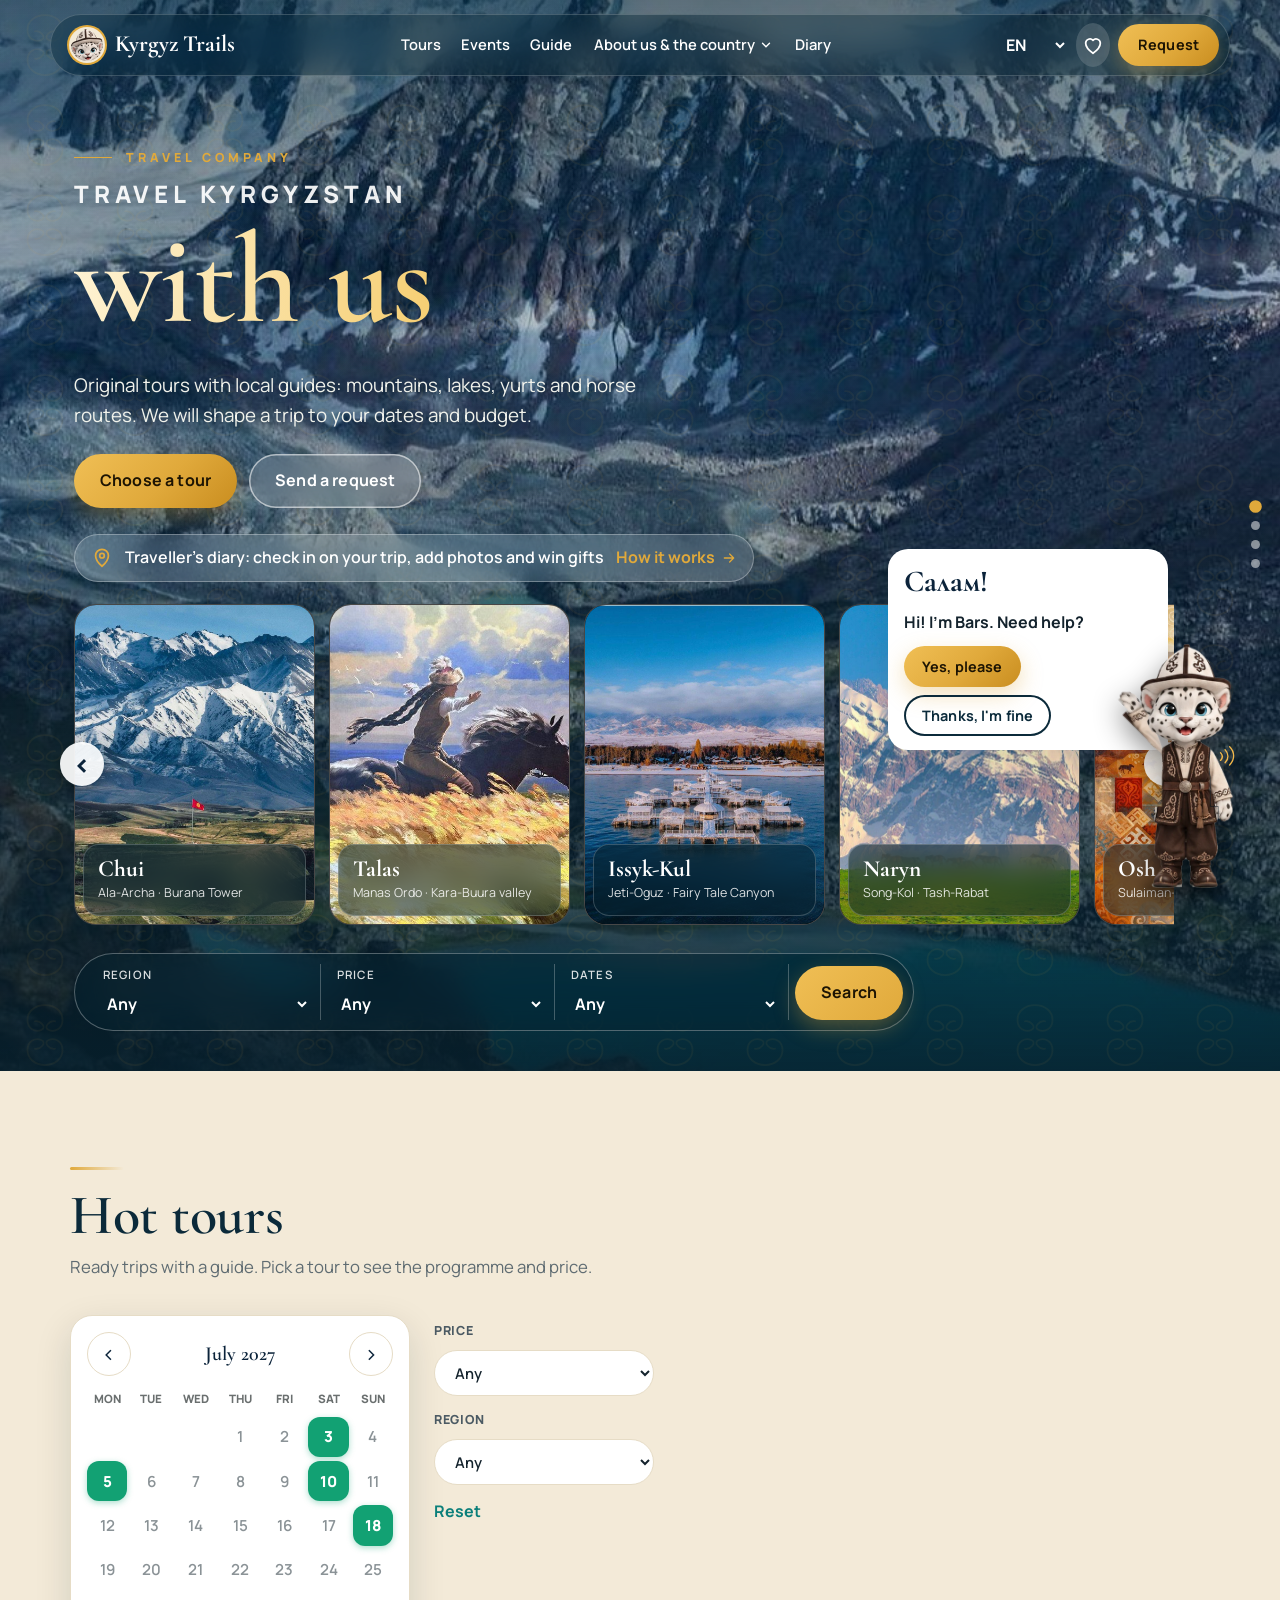
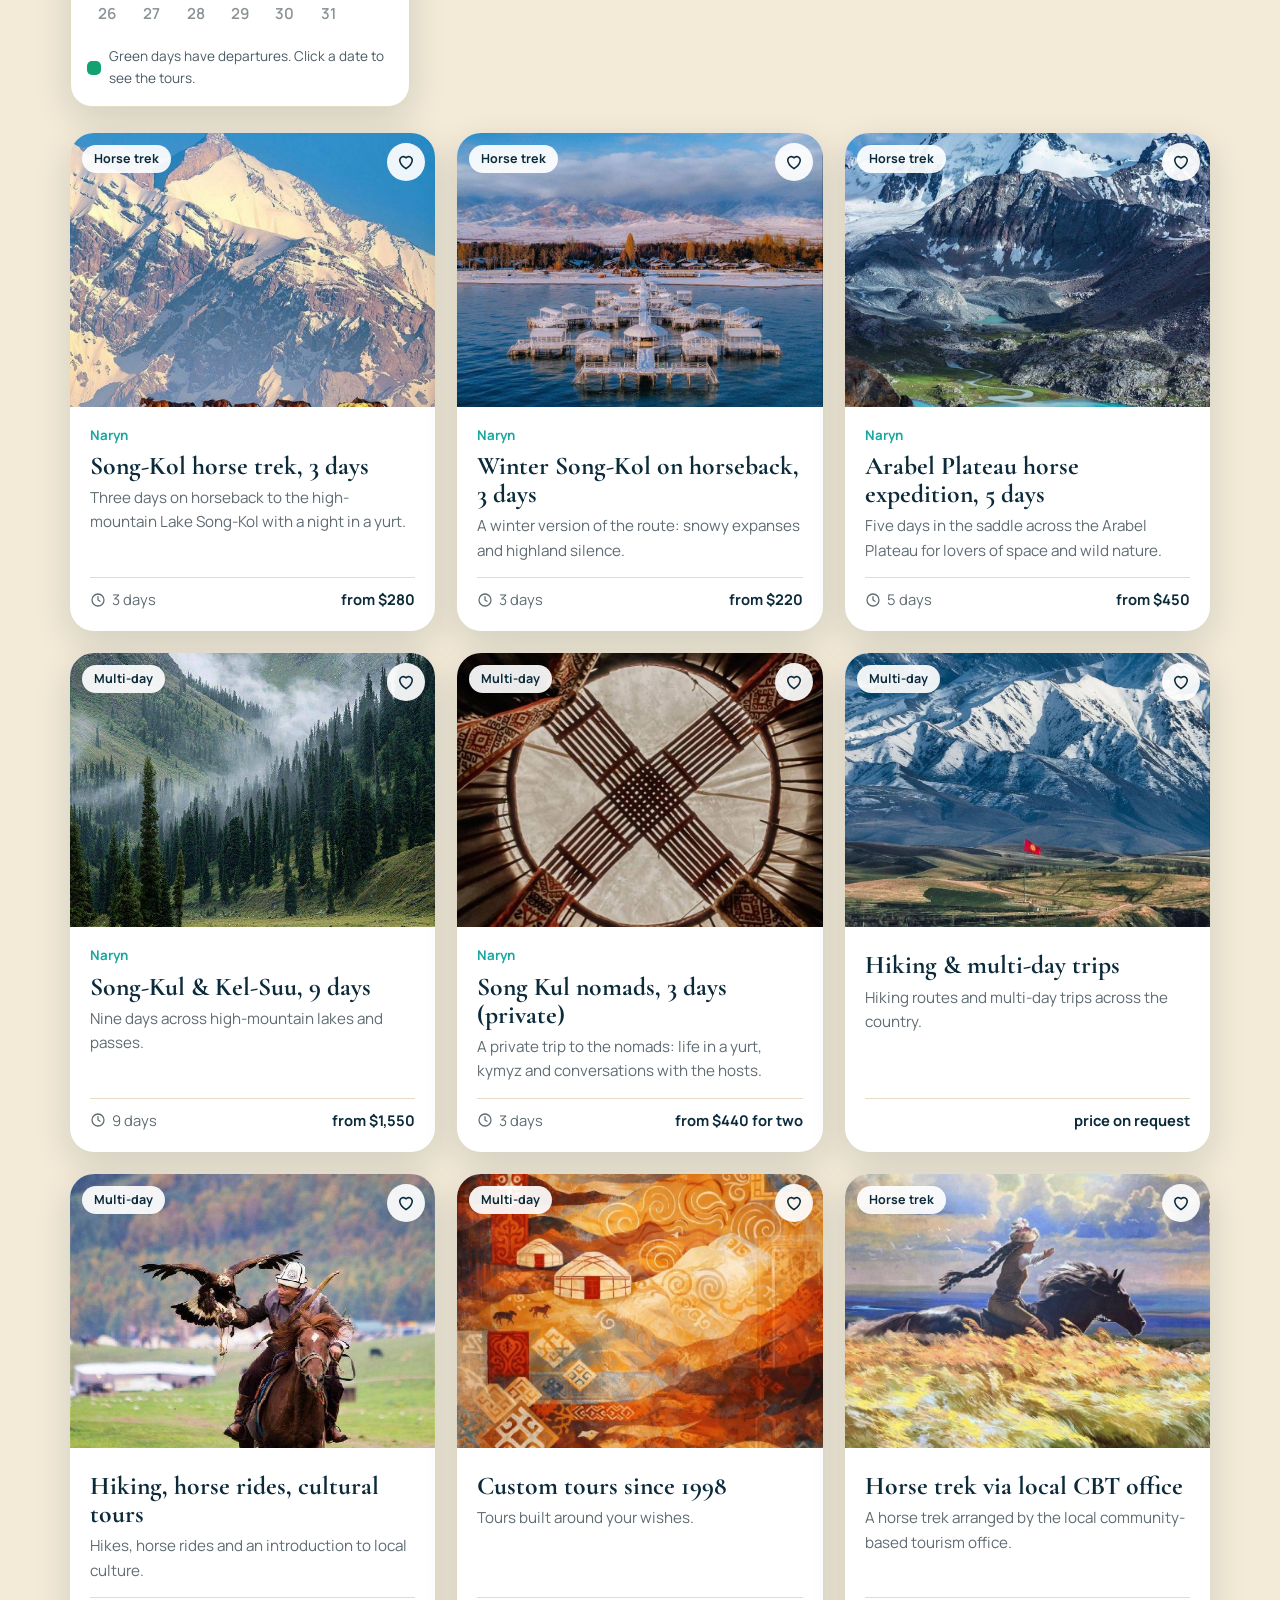
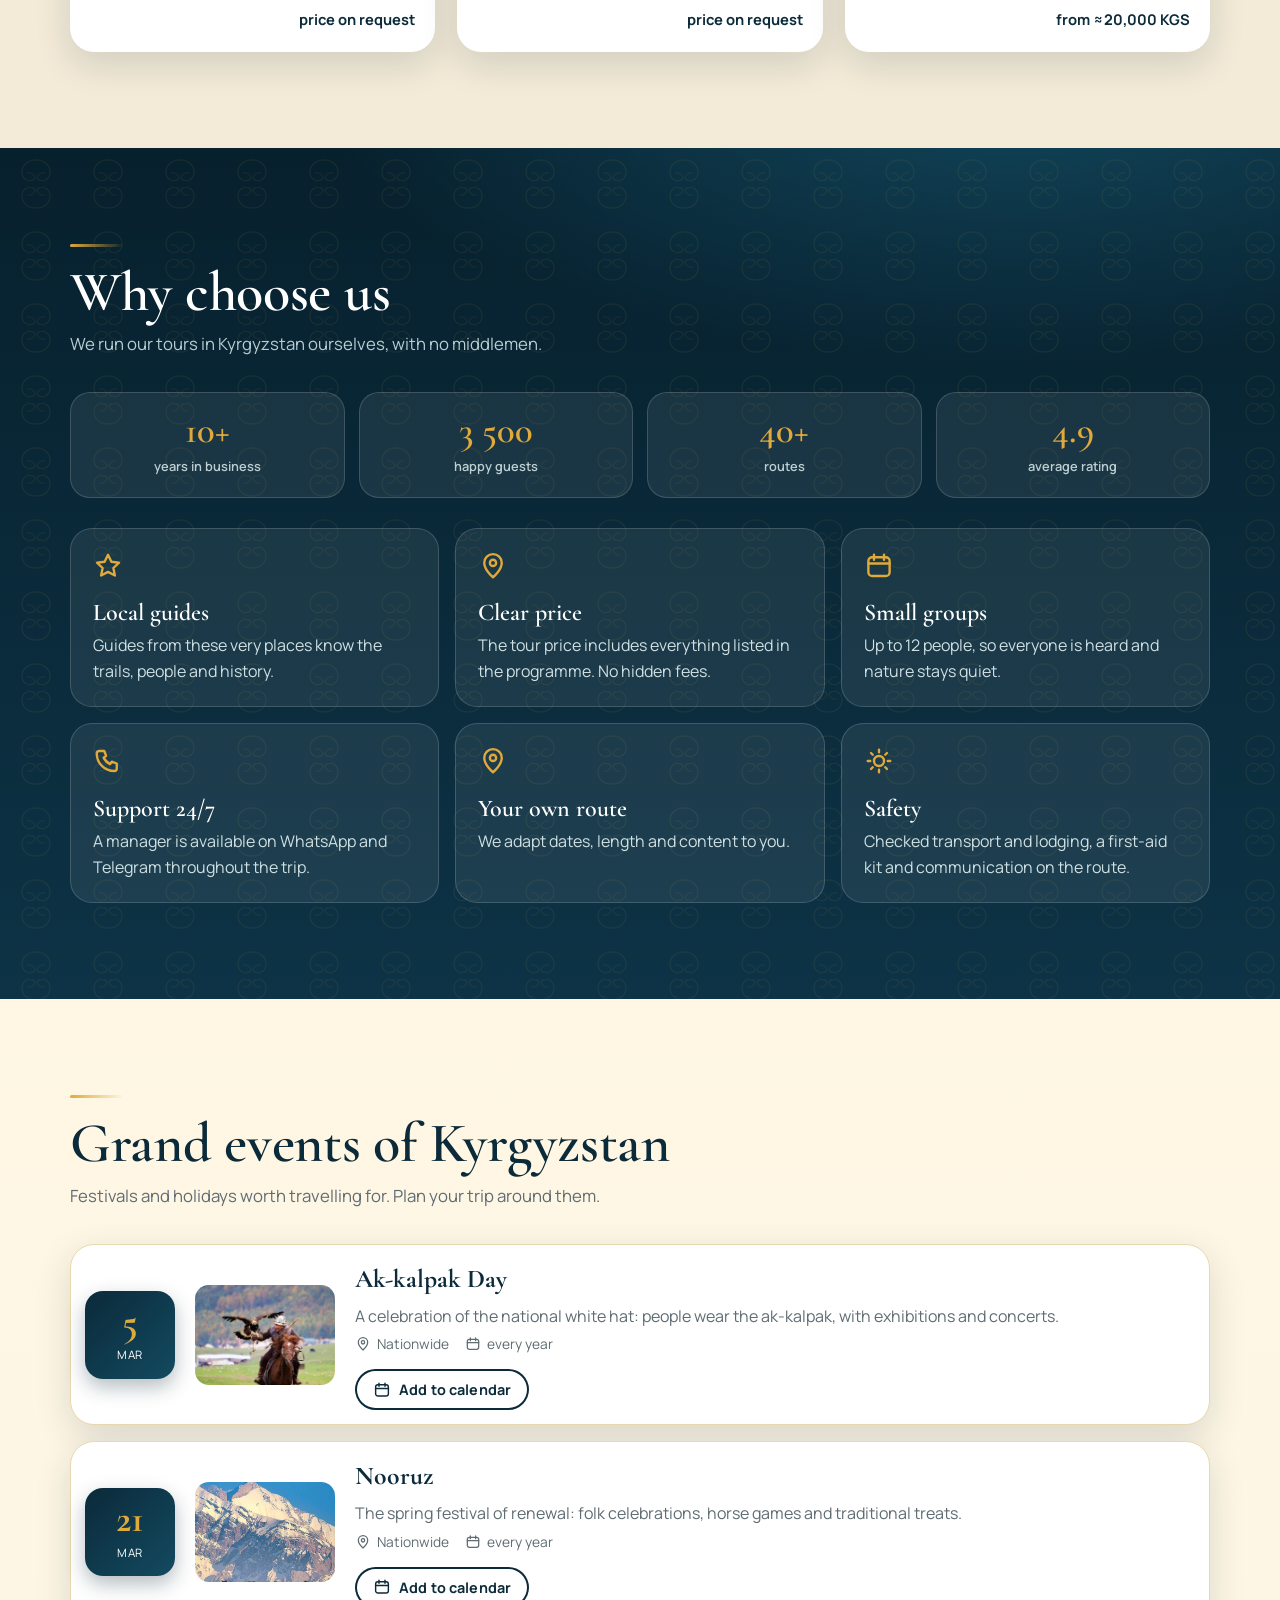
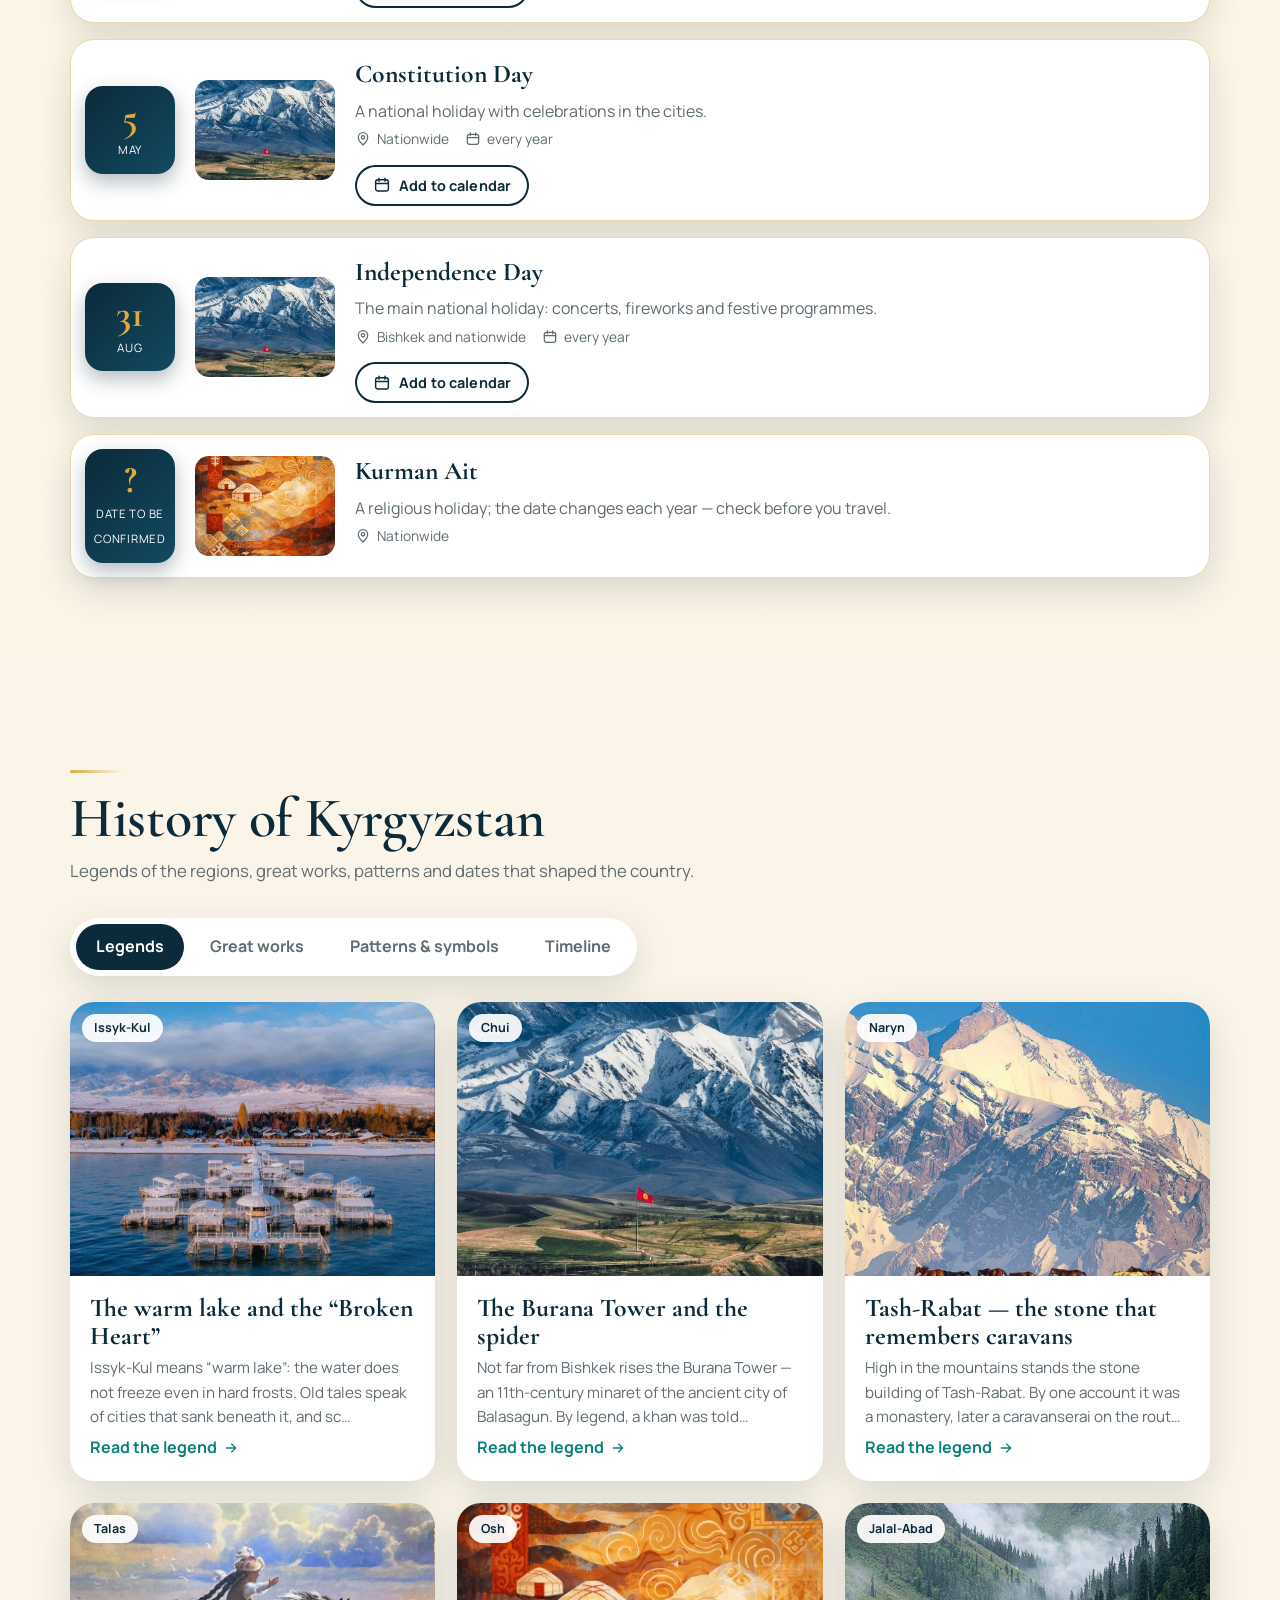
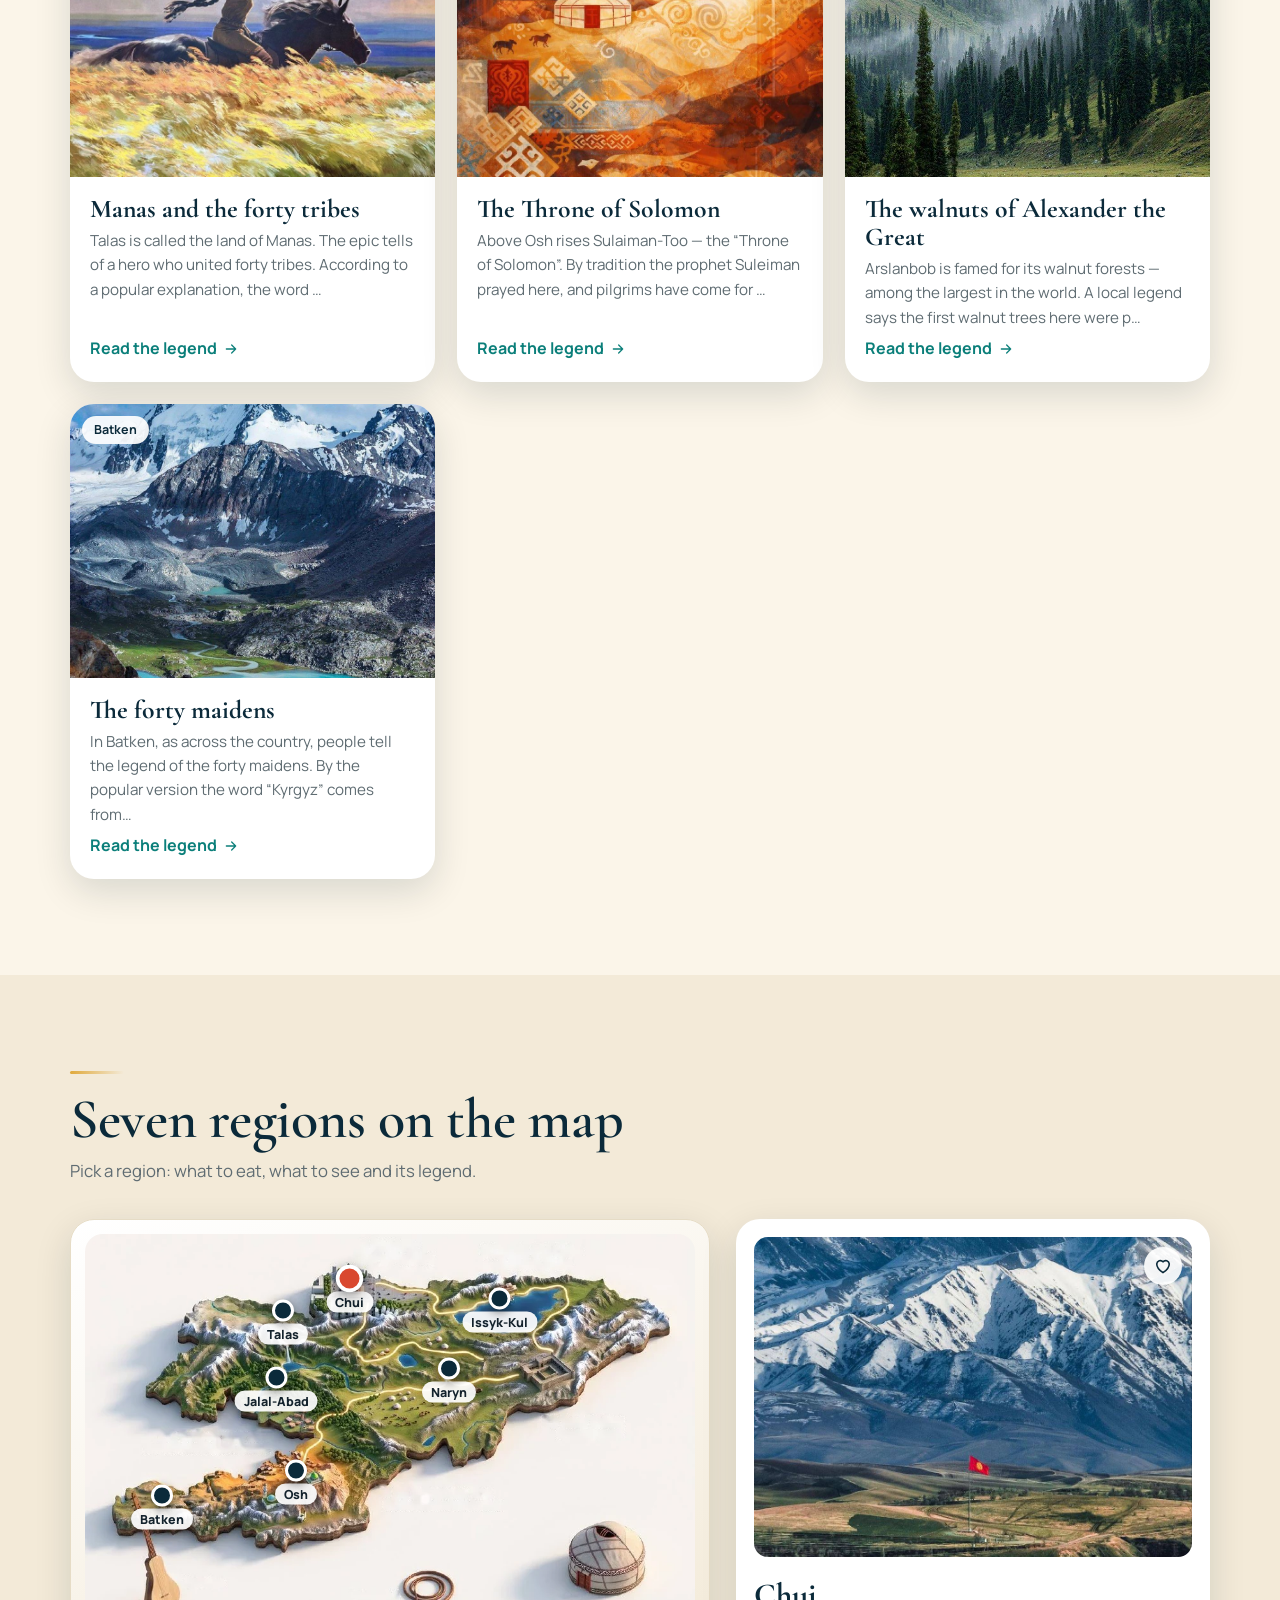
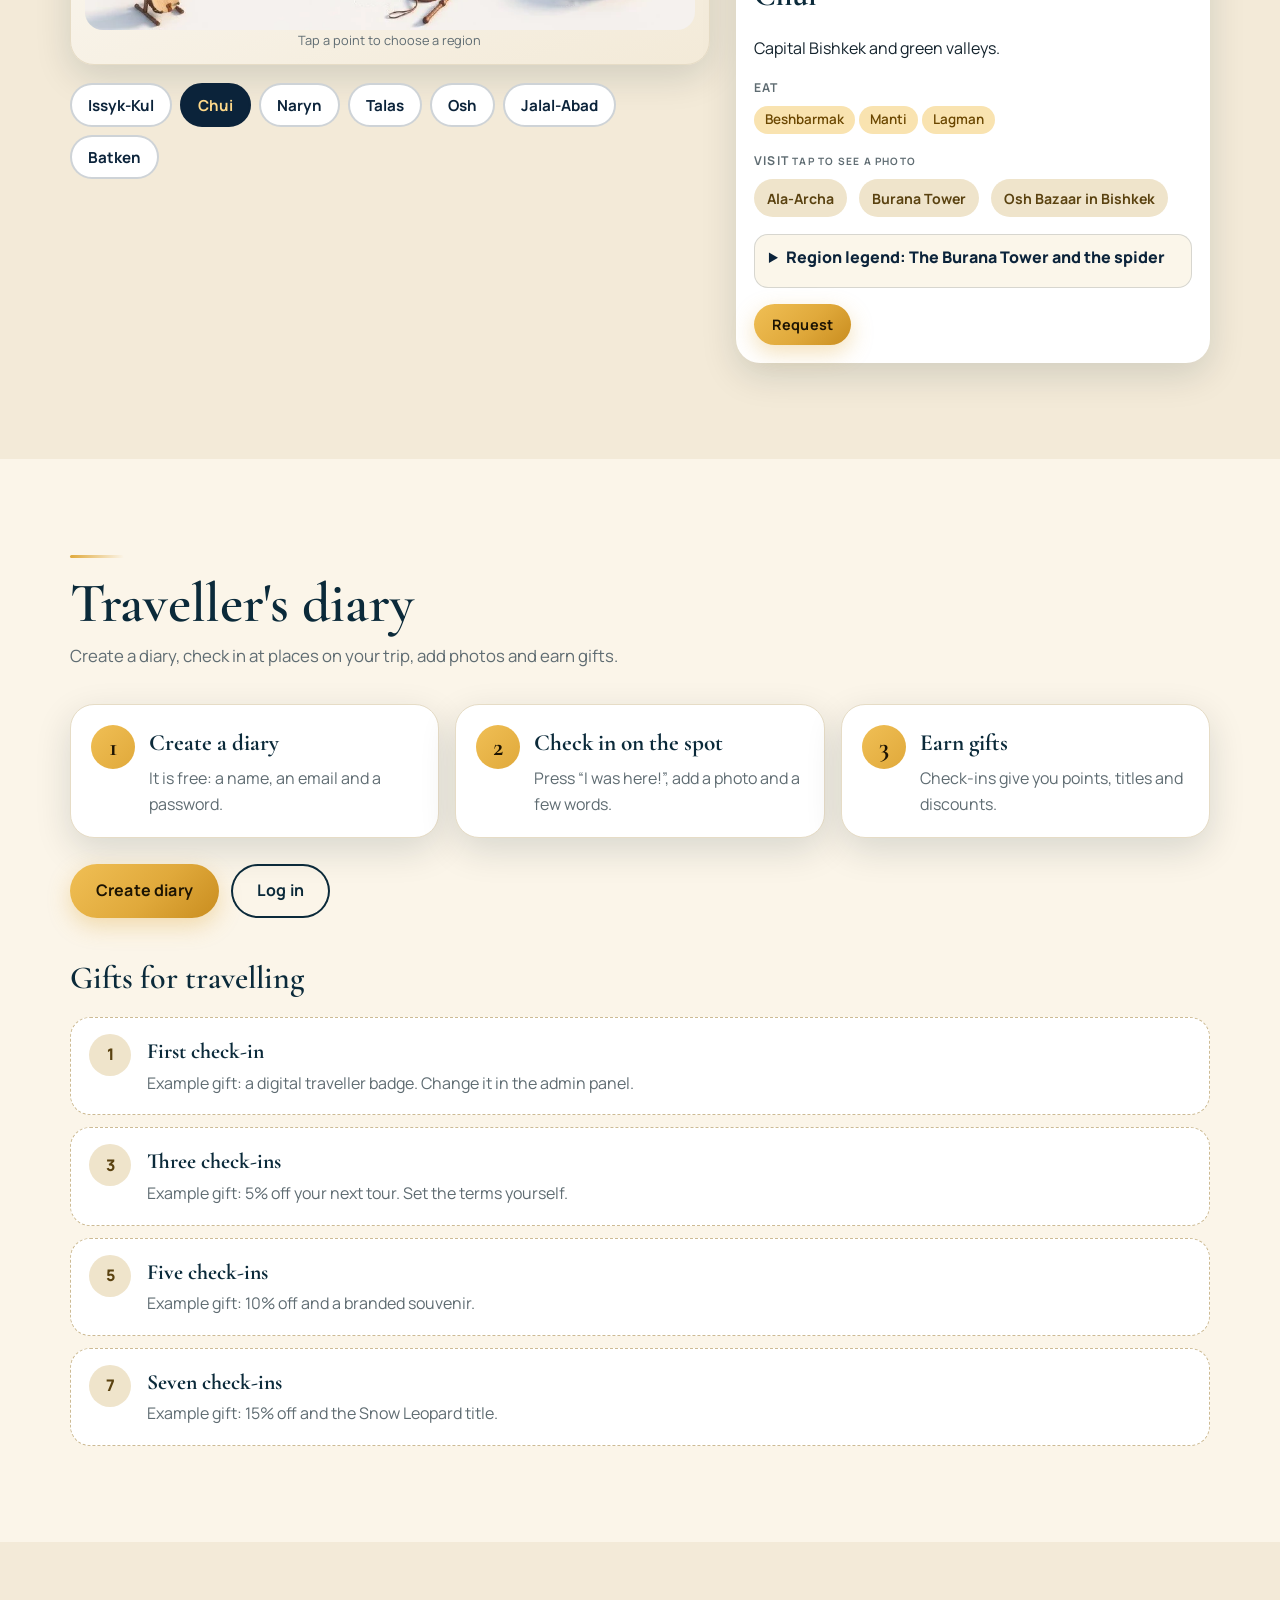
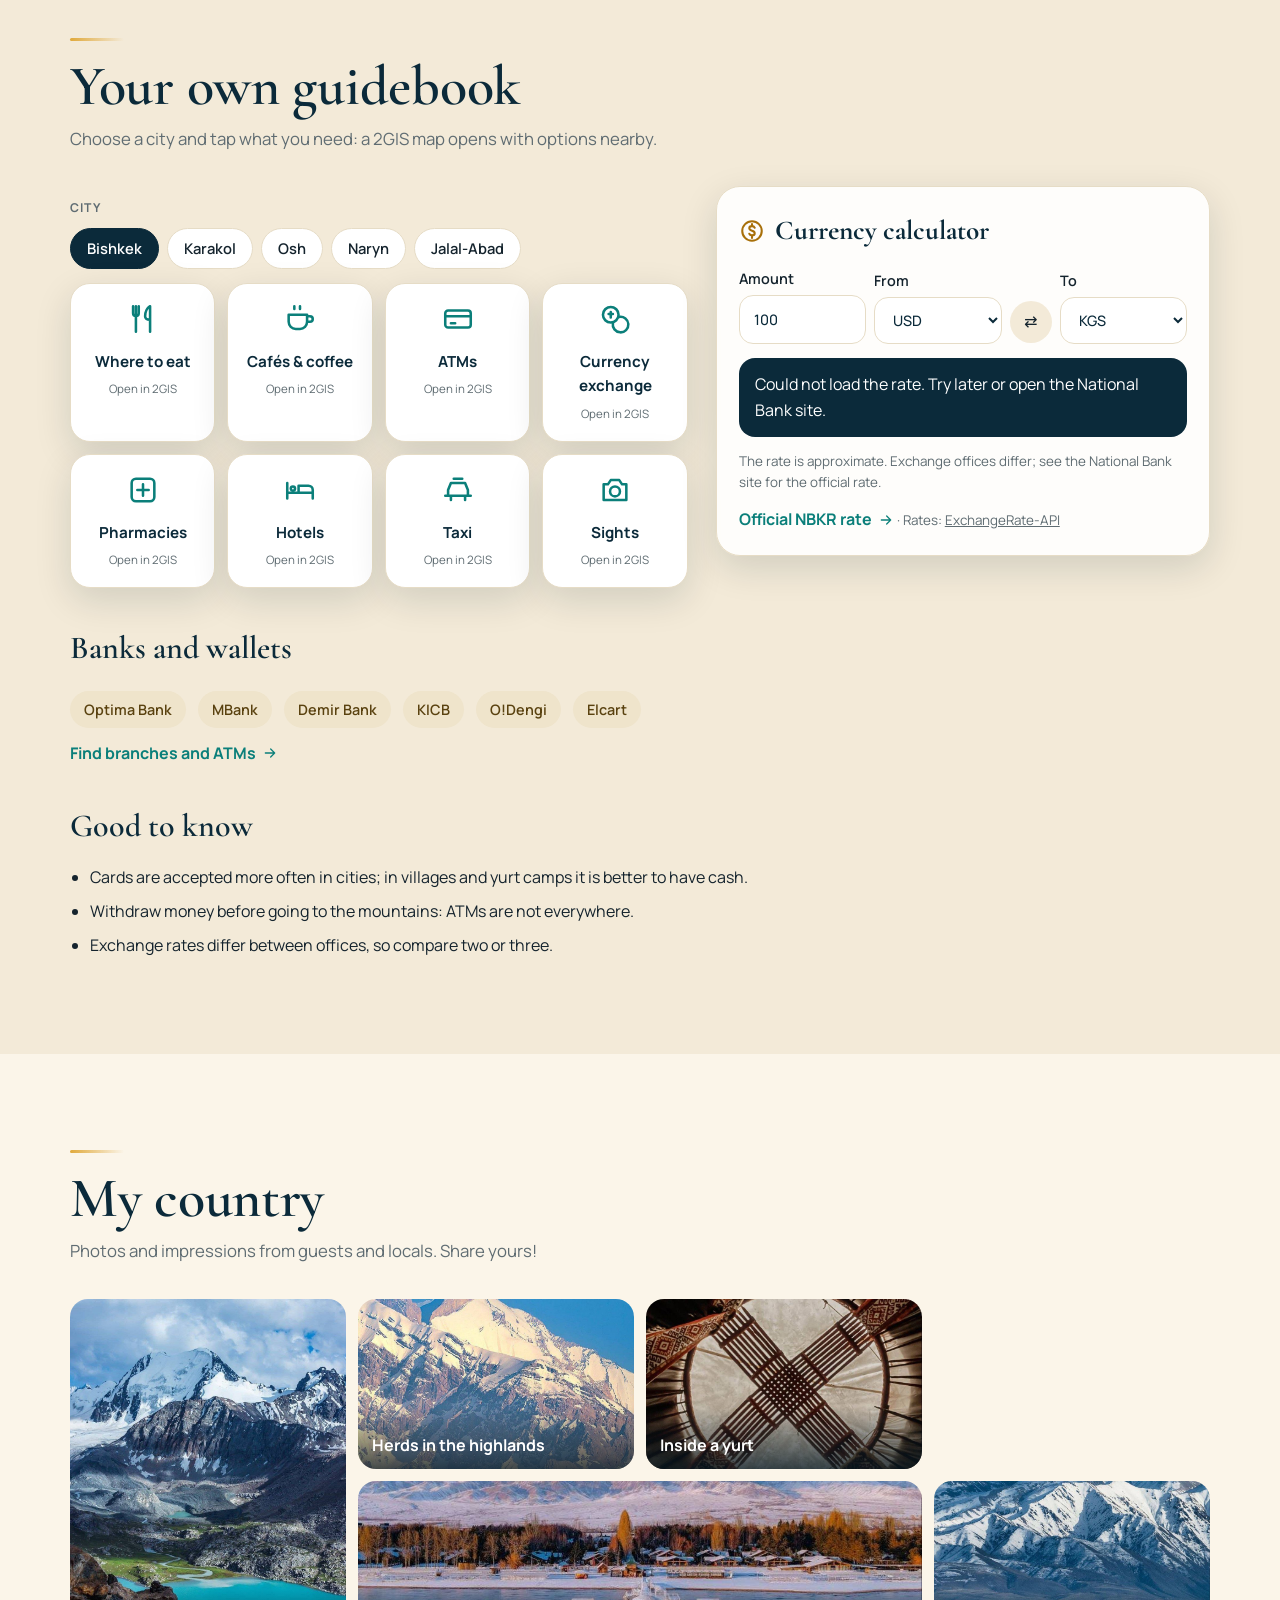
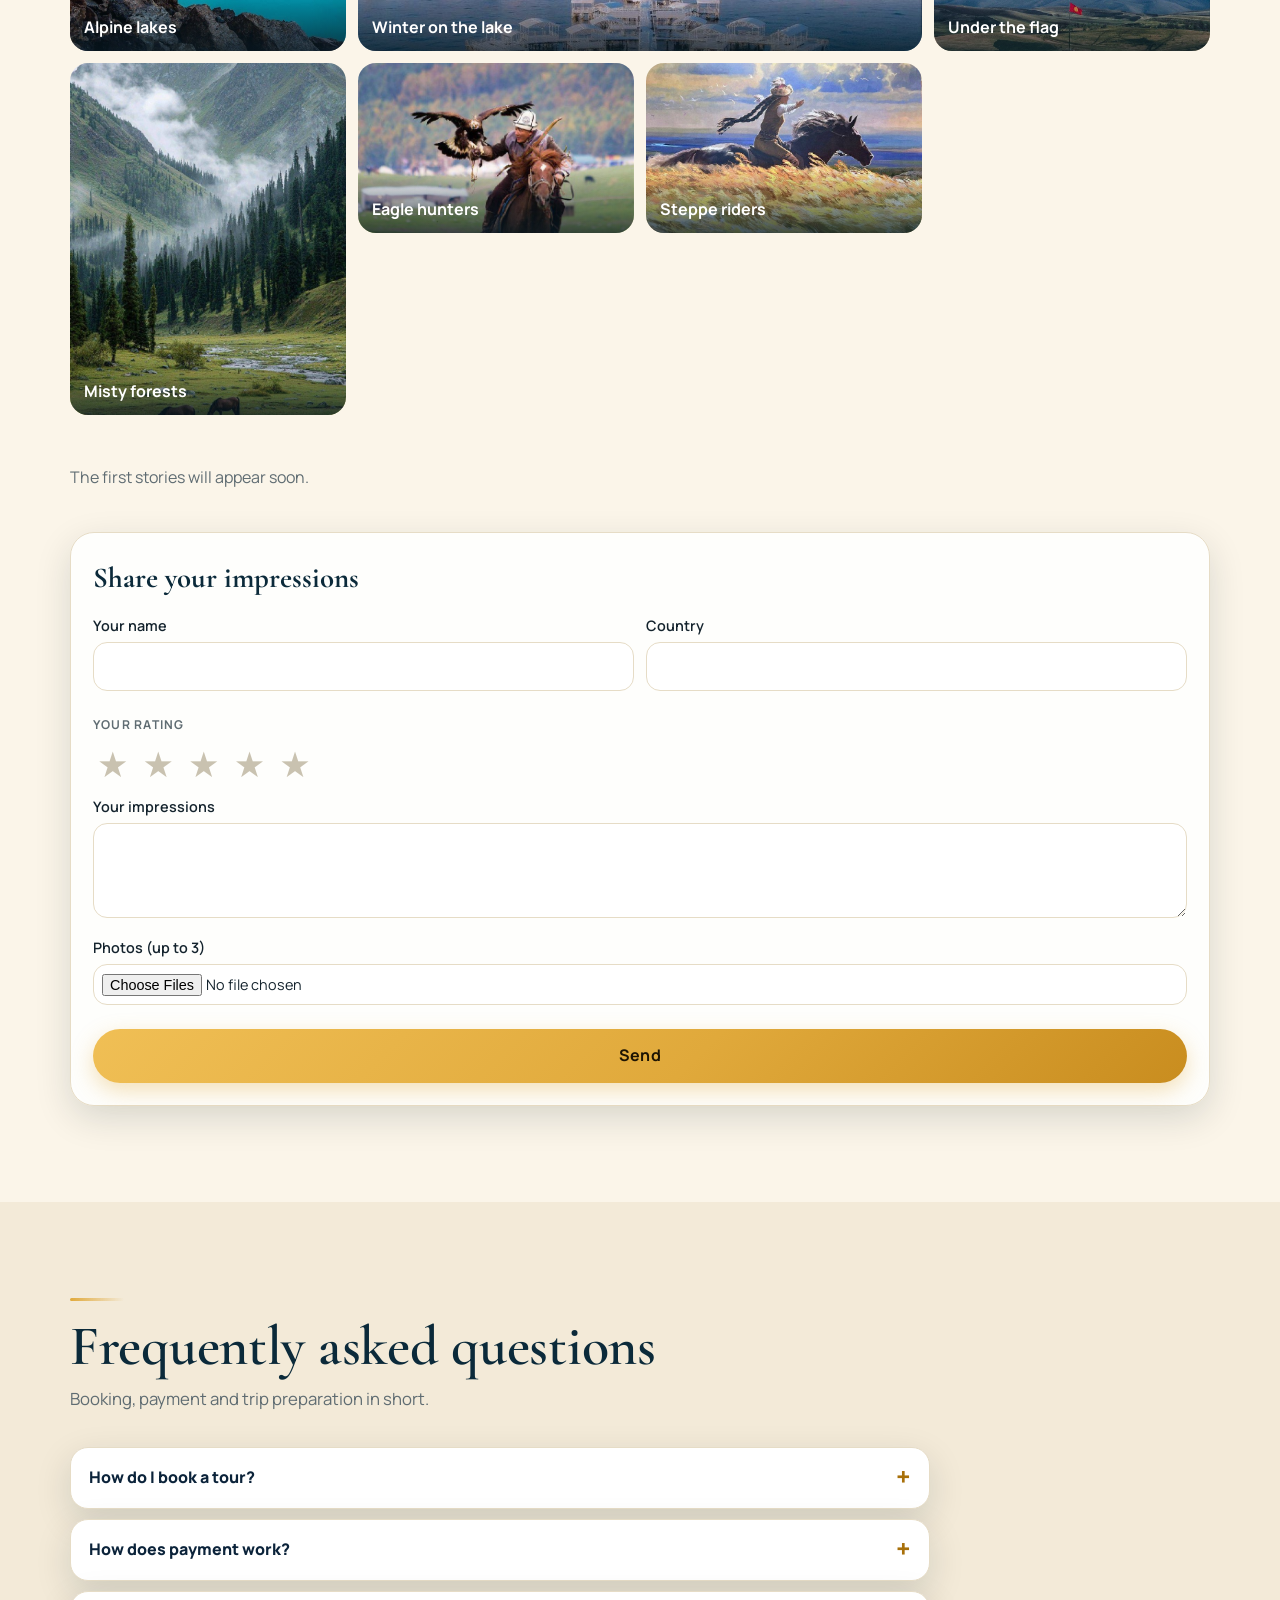
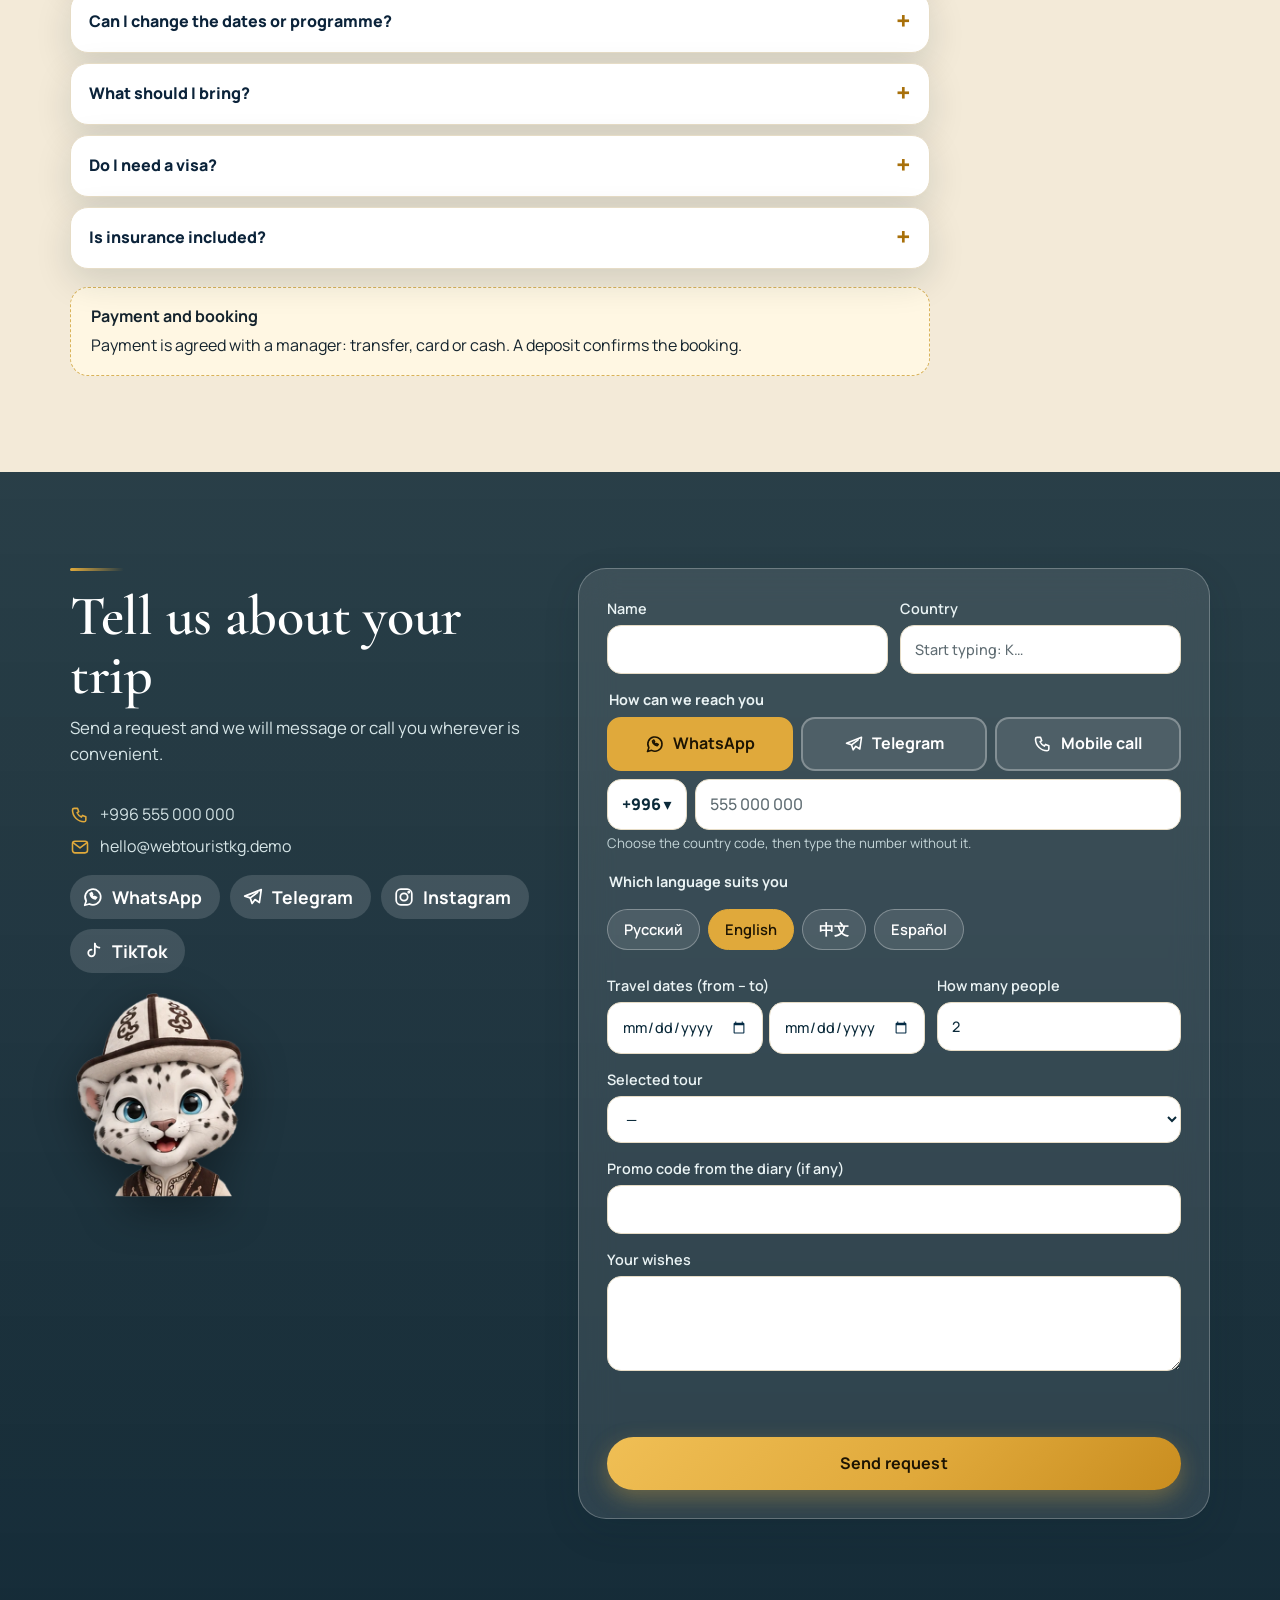
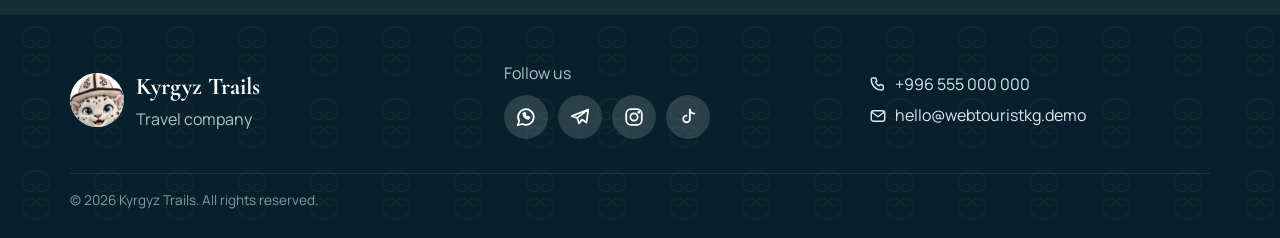
==== commit 6686e3be: "Real sign-up with email confirmation, login, password reset - worker/auth.js: email checks (format, " ====
--- a/index.html
+++ b/index.html
@@ -55,6 +55,7 @@
 <script src="js/config.js"></script>
 <script src="js/i18n.js"></script>
 <script src="js/i18n2.js"></script>
+<script src="js/i18n3.js"></script>
 <script src="data/content.js"></script>
 <script src="data/map-data.js"></script>
 <script src="js/mascot.js"></script>
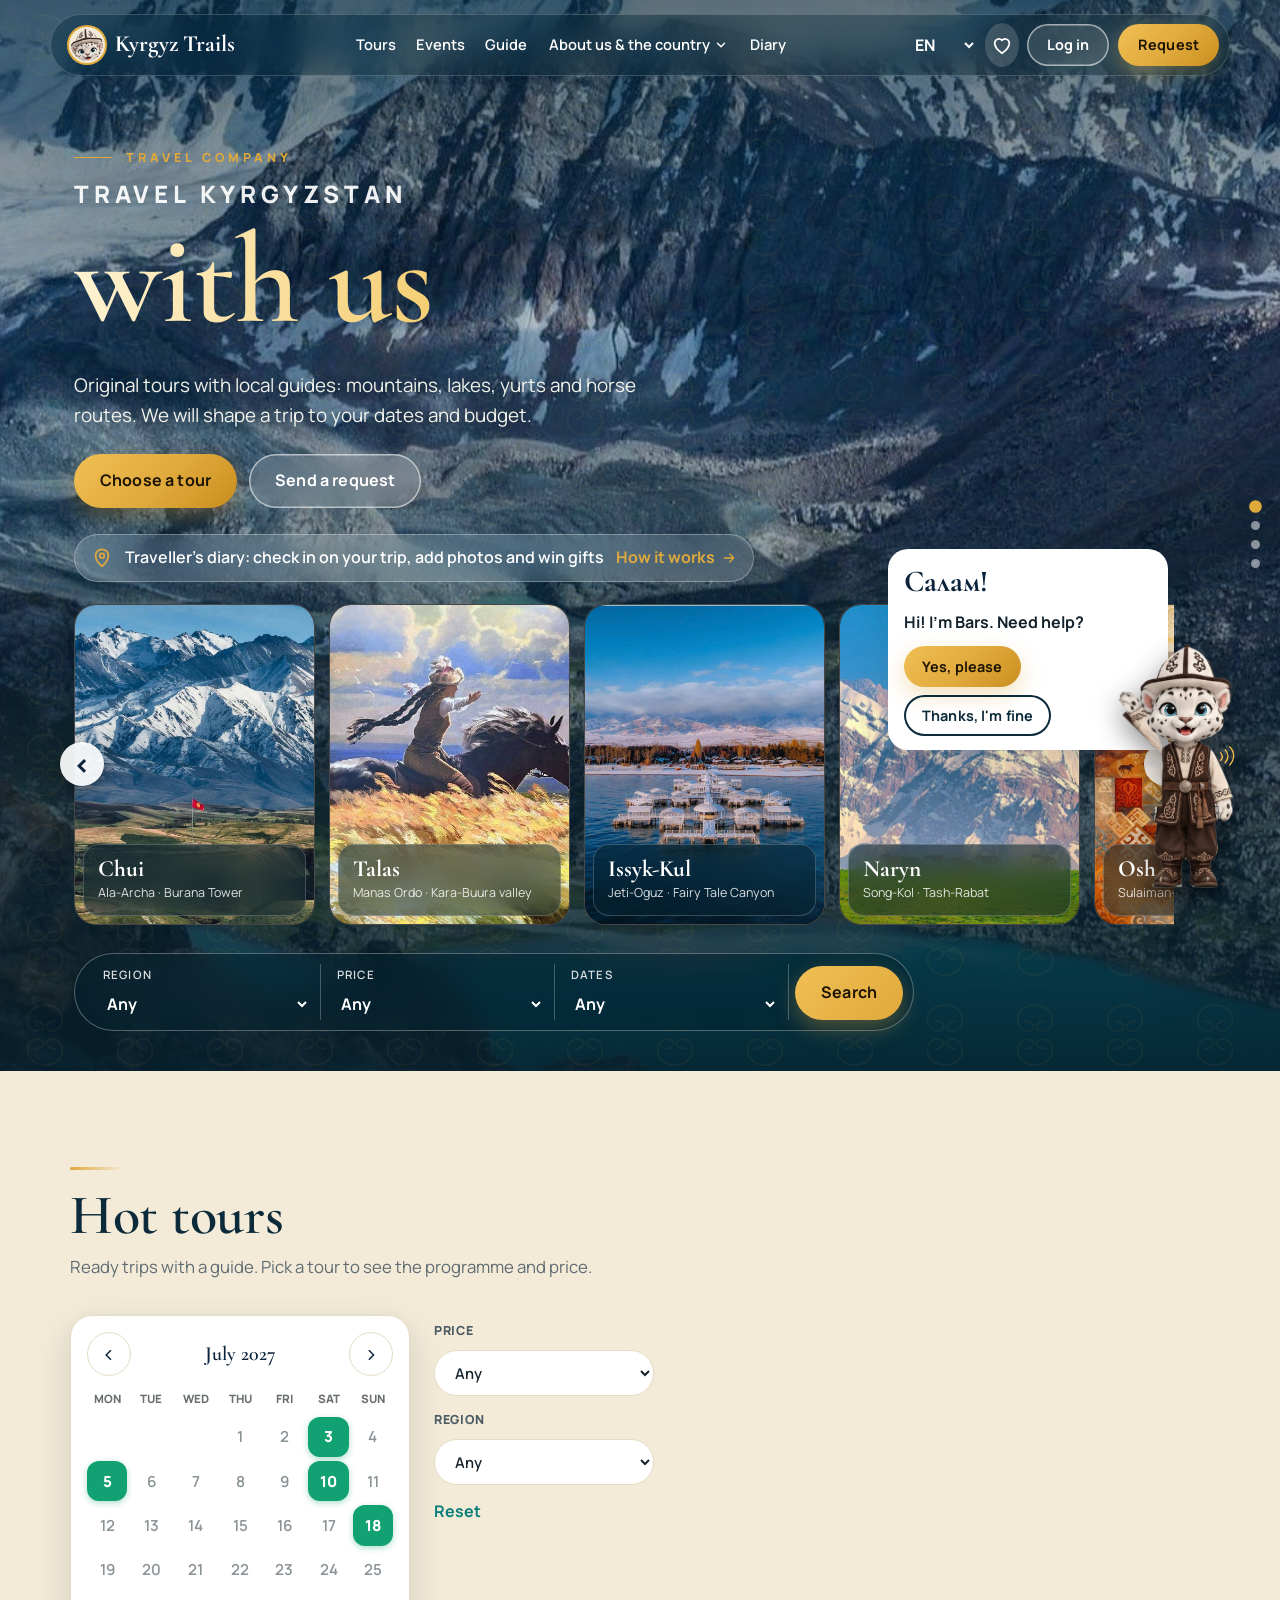
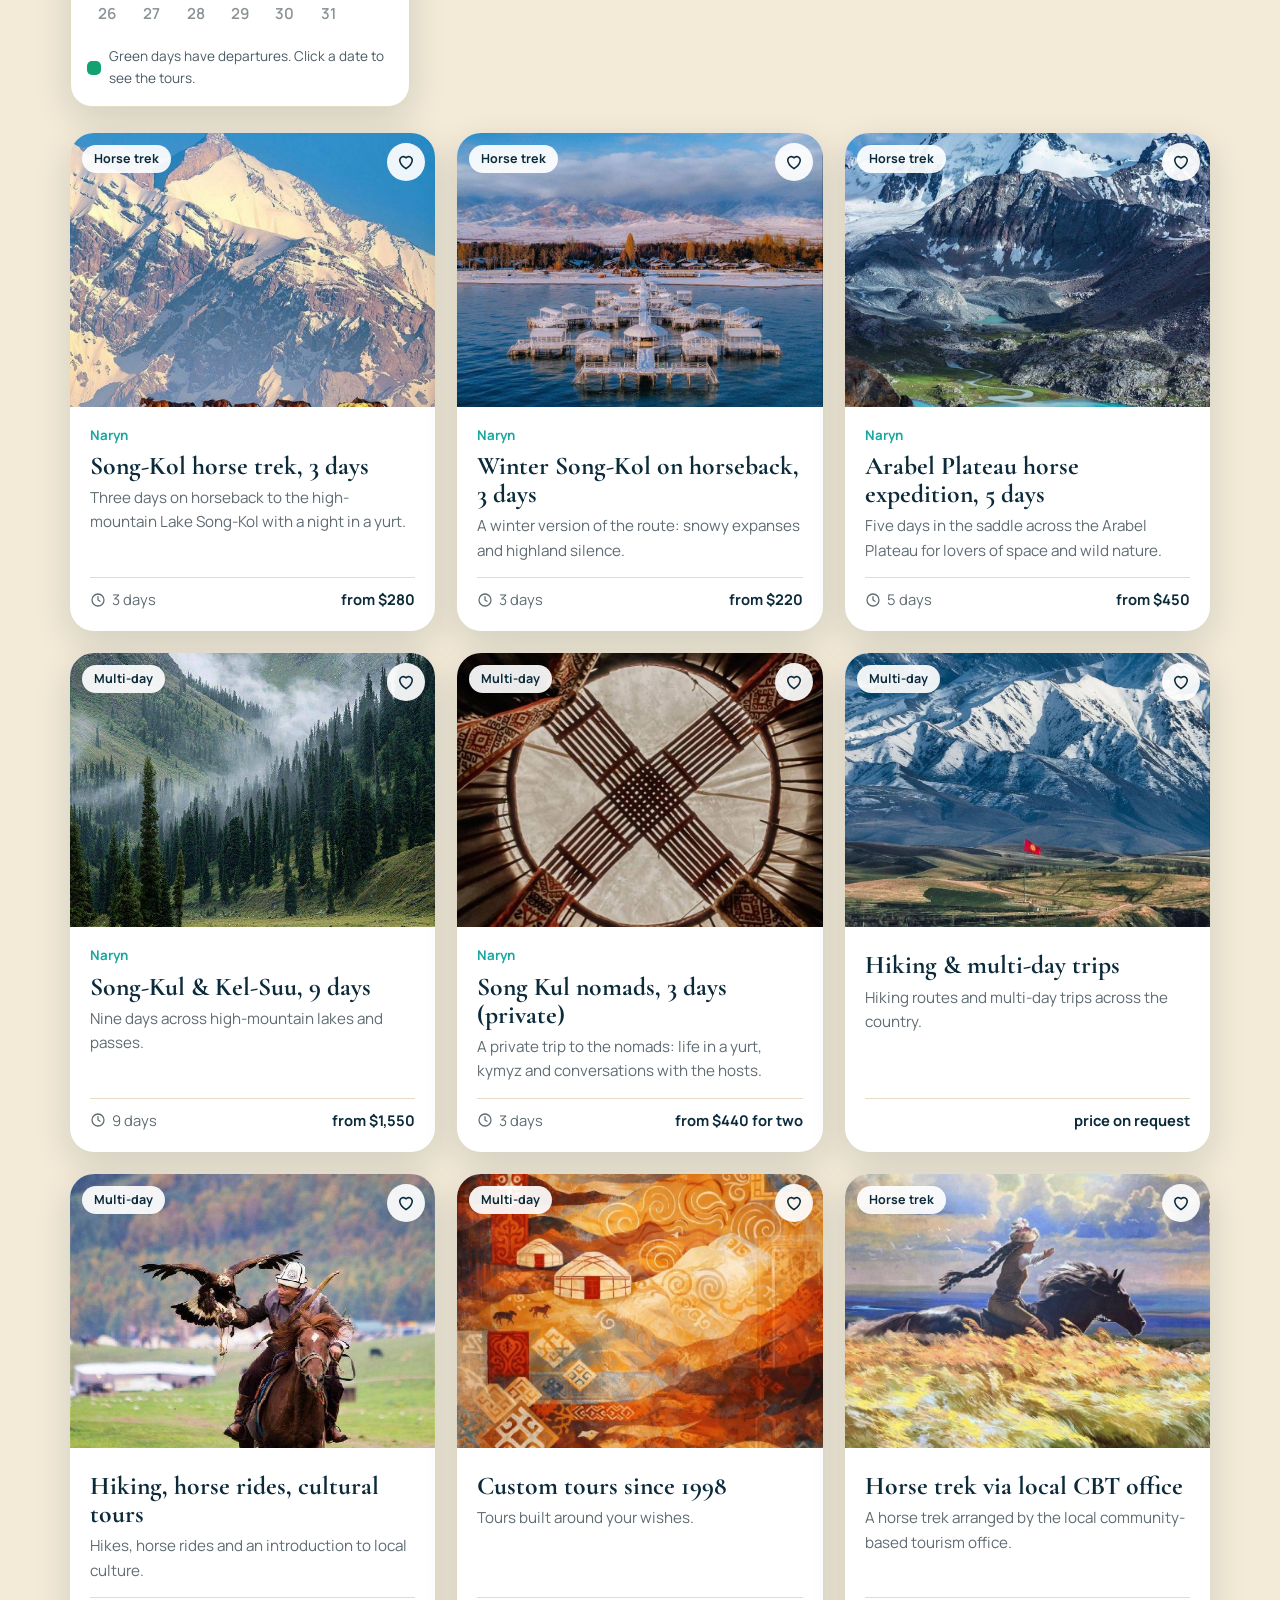
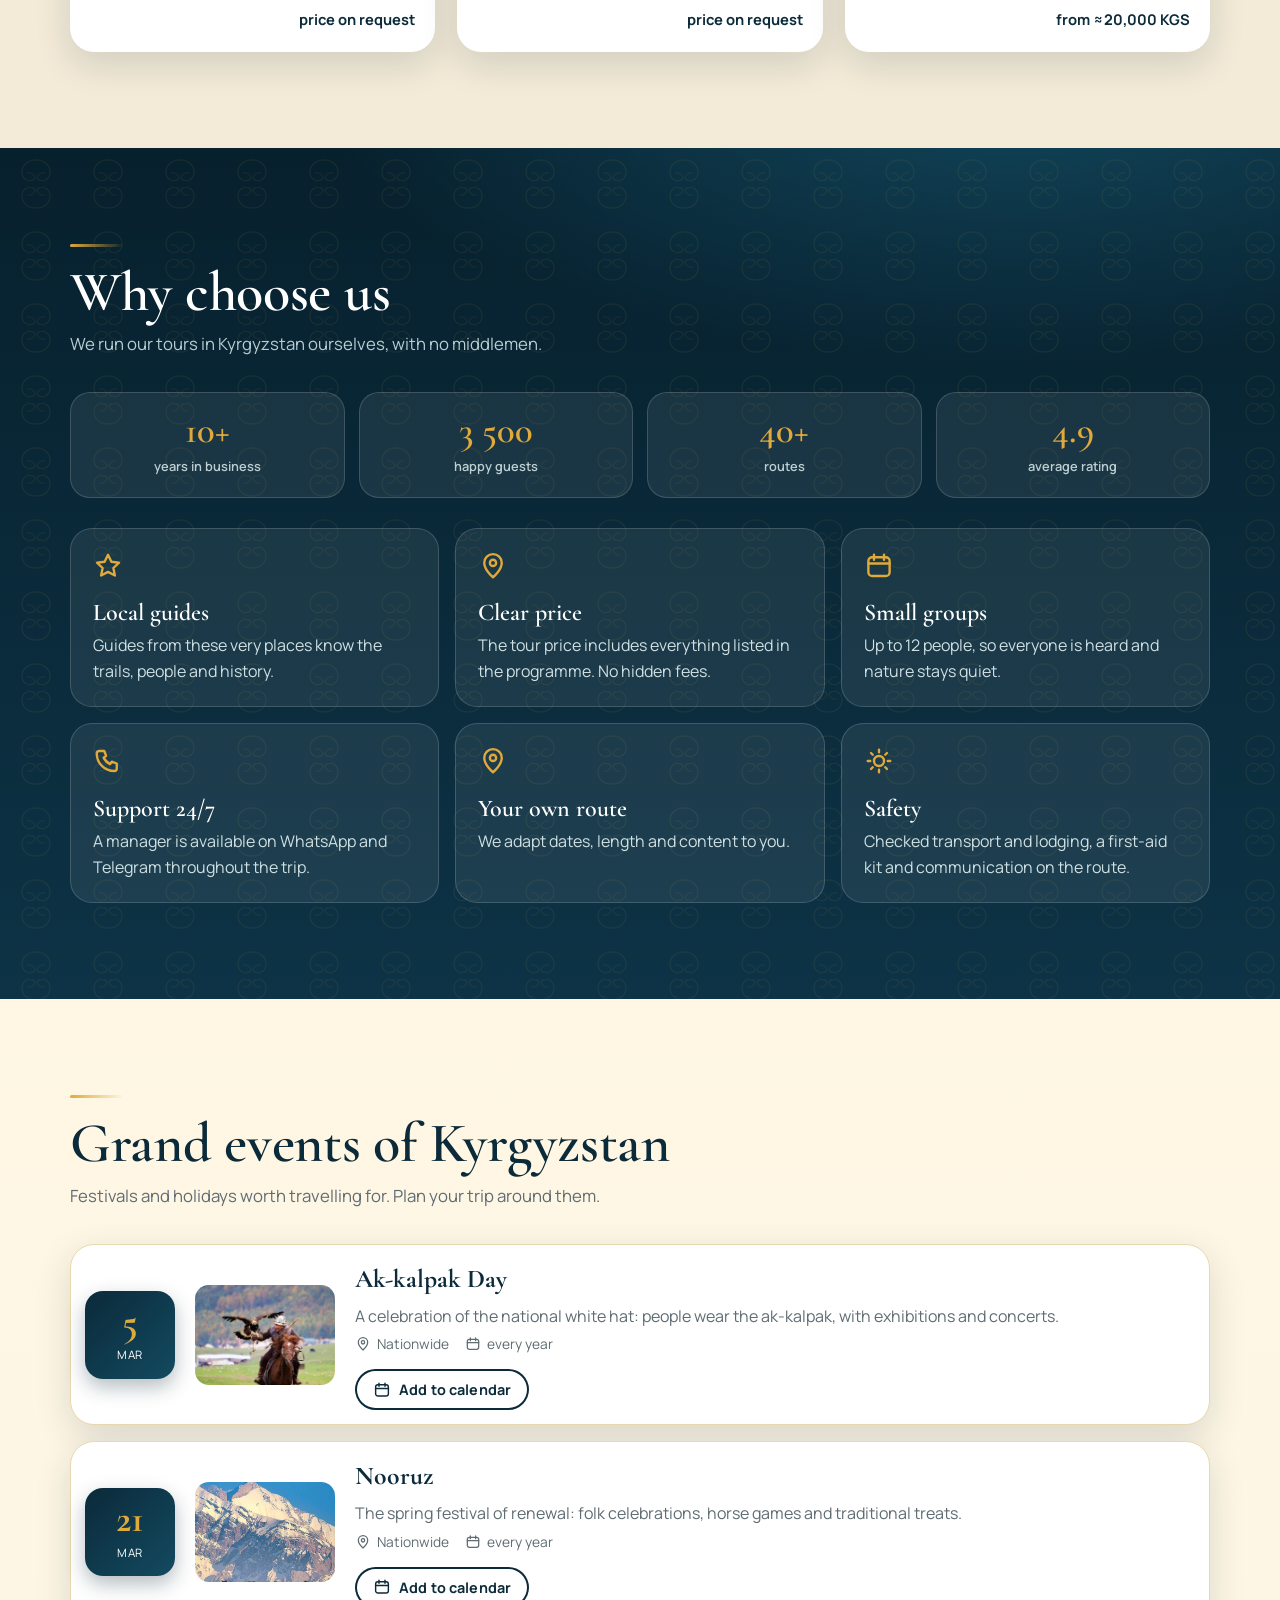
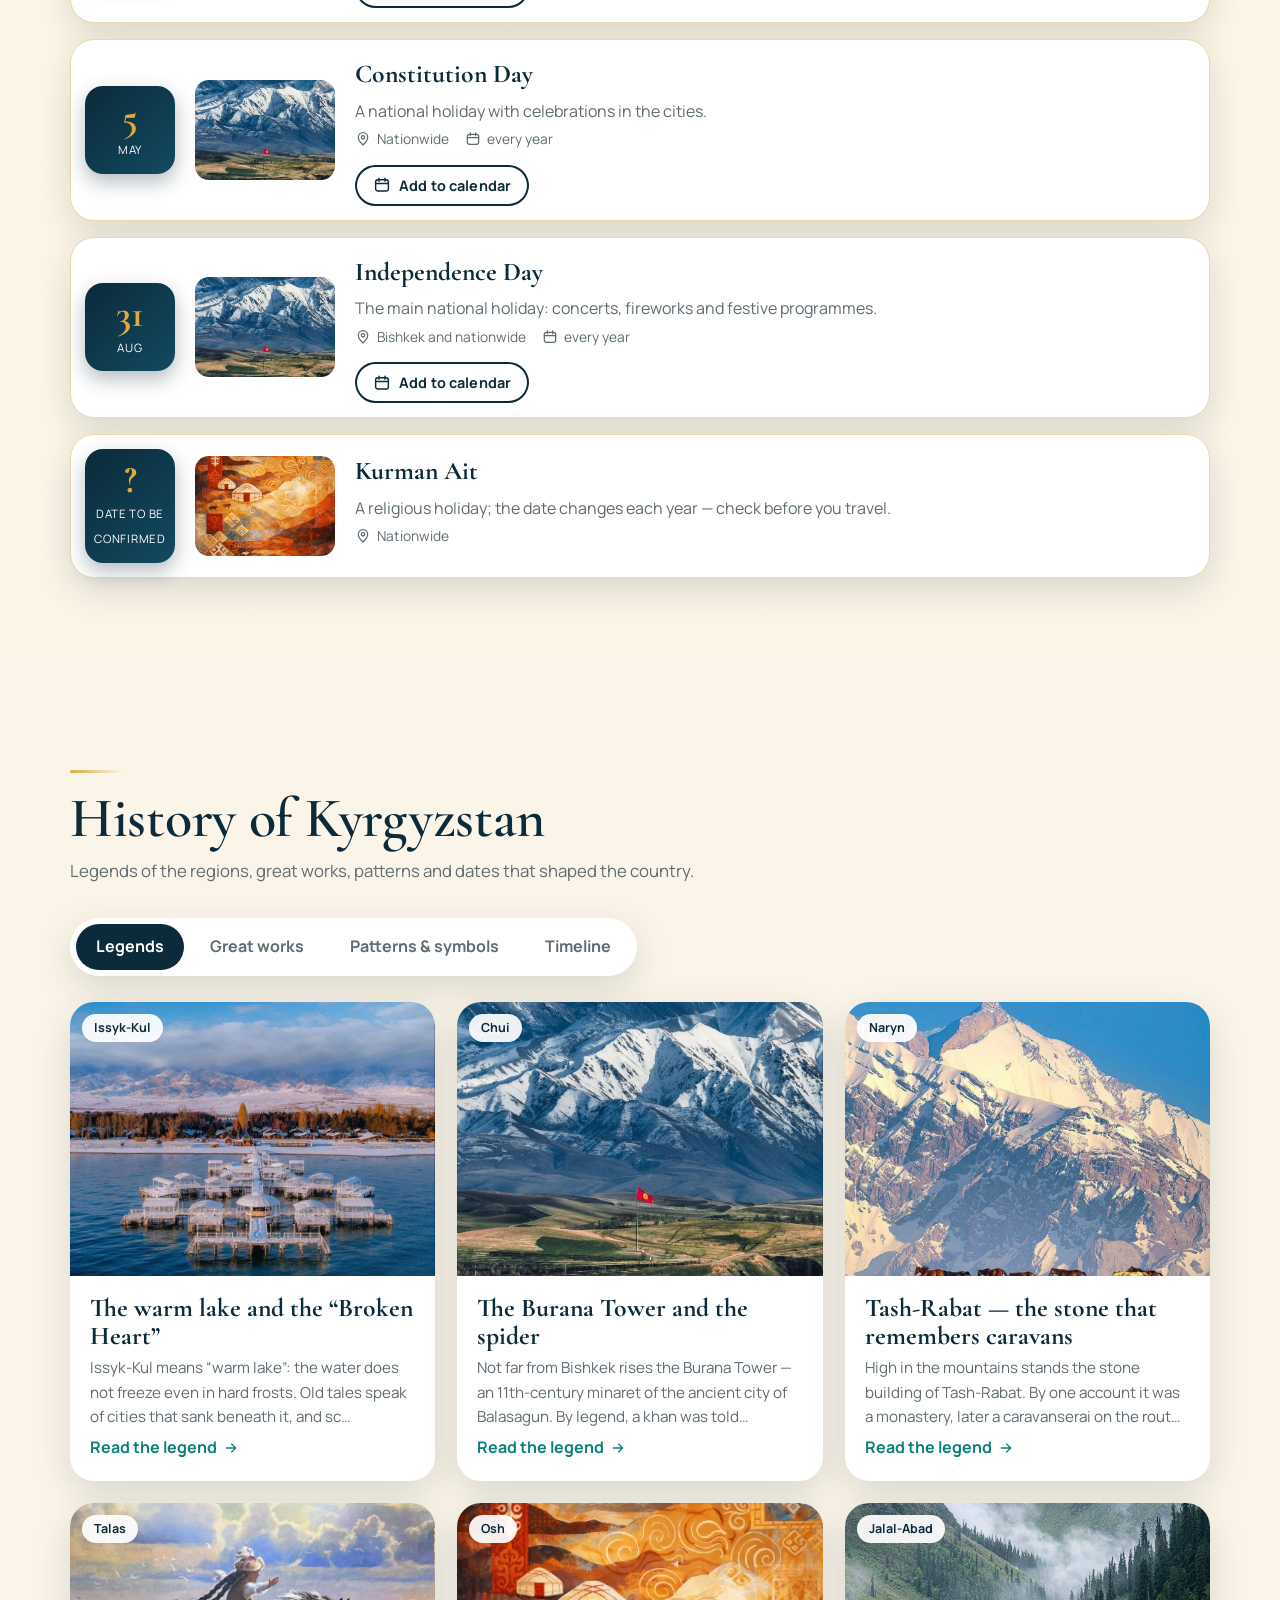
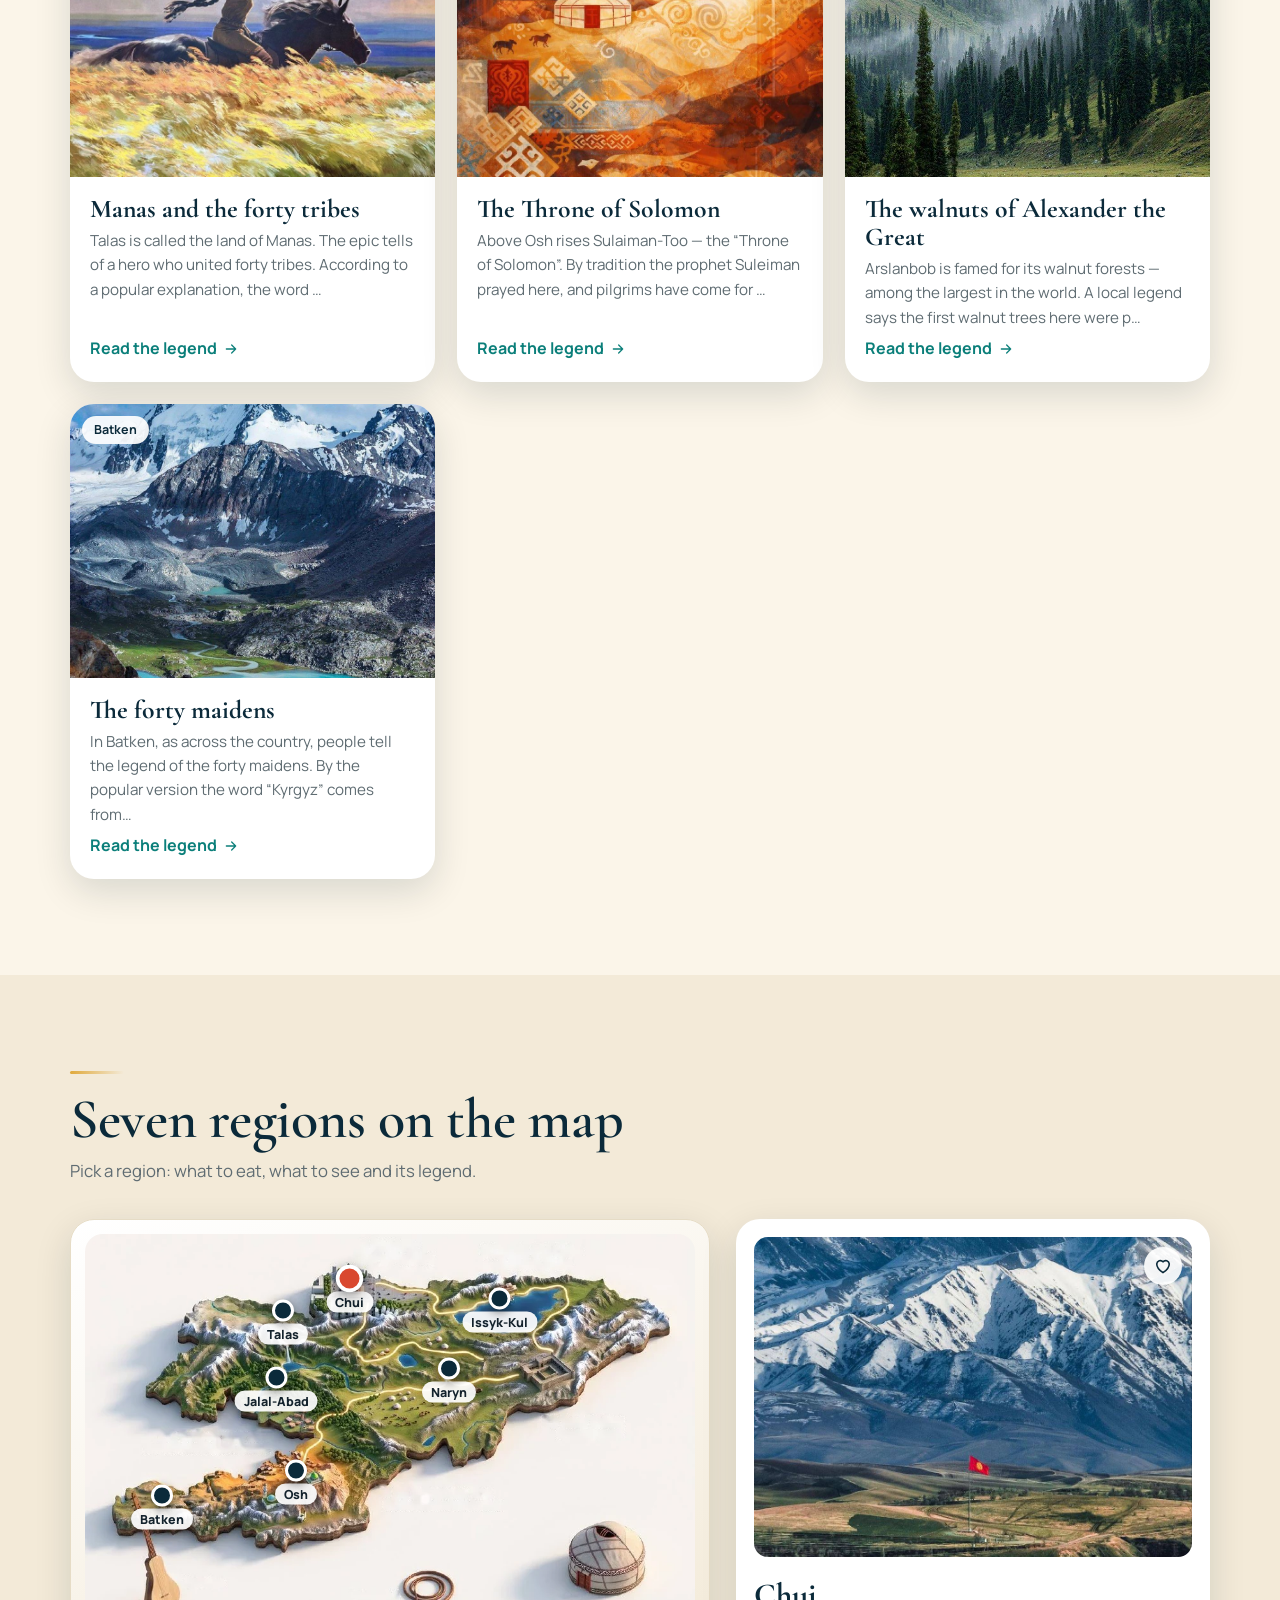
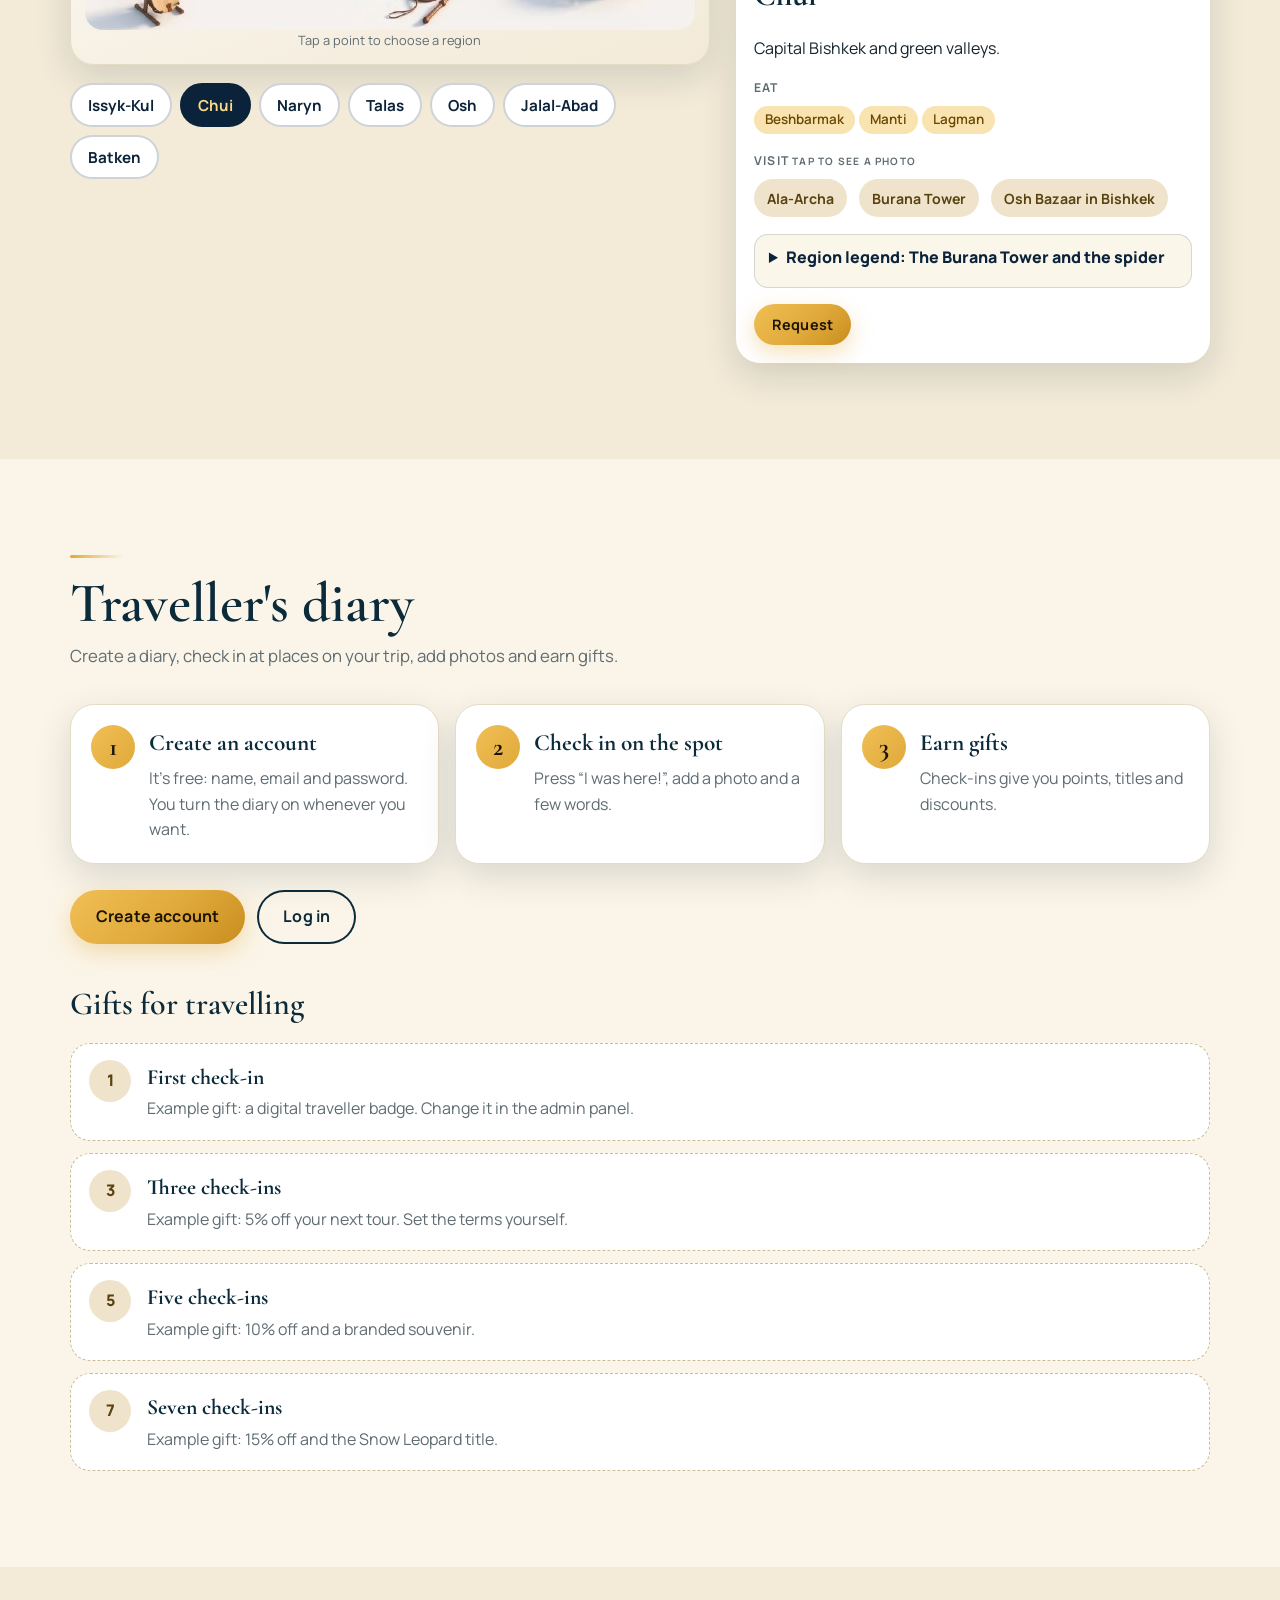
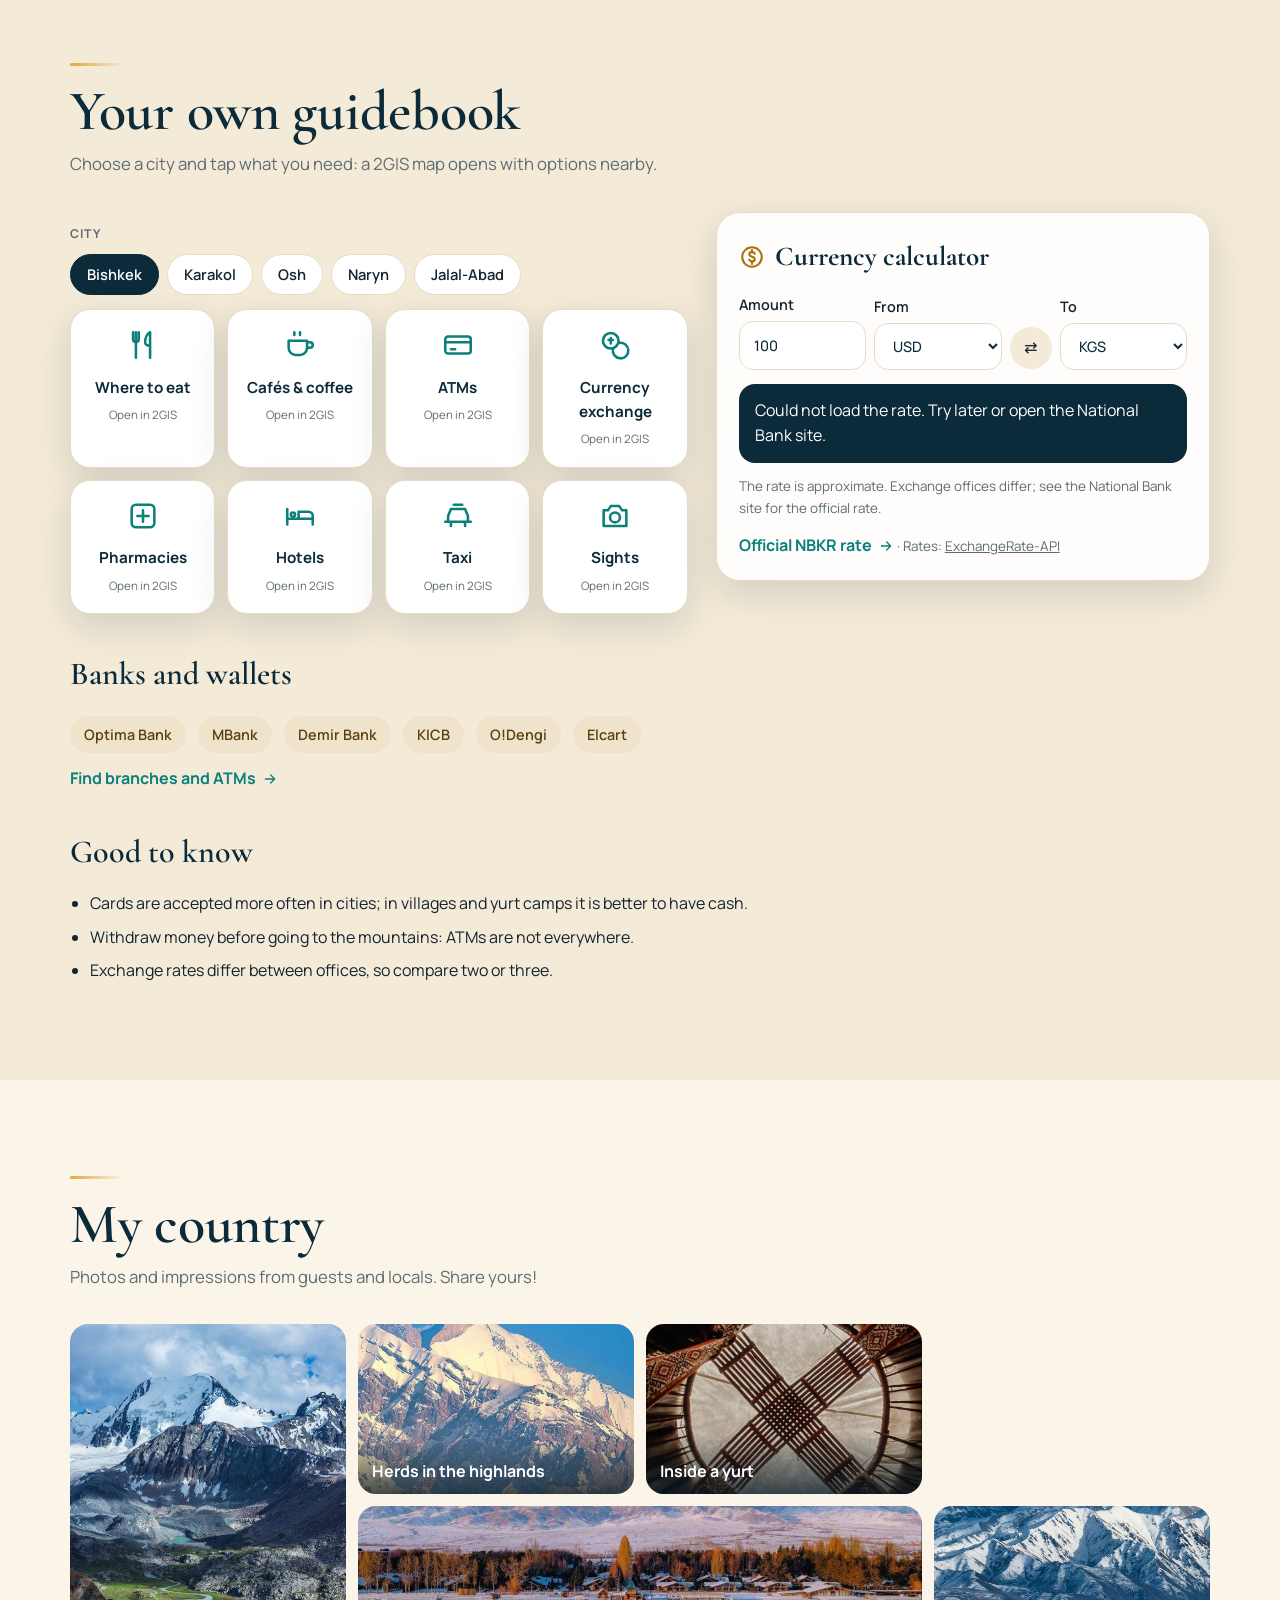
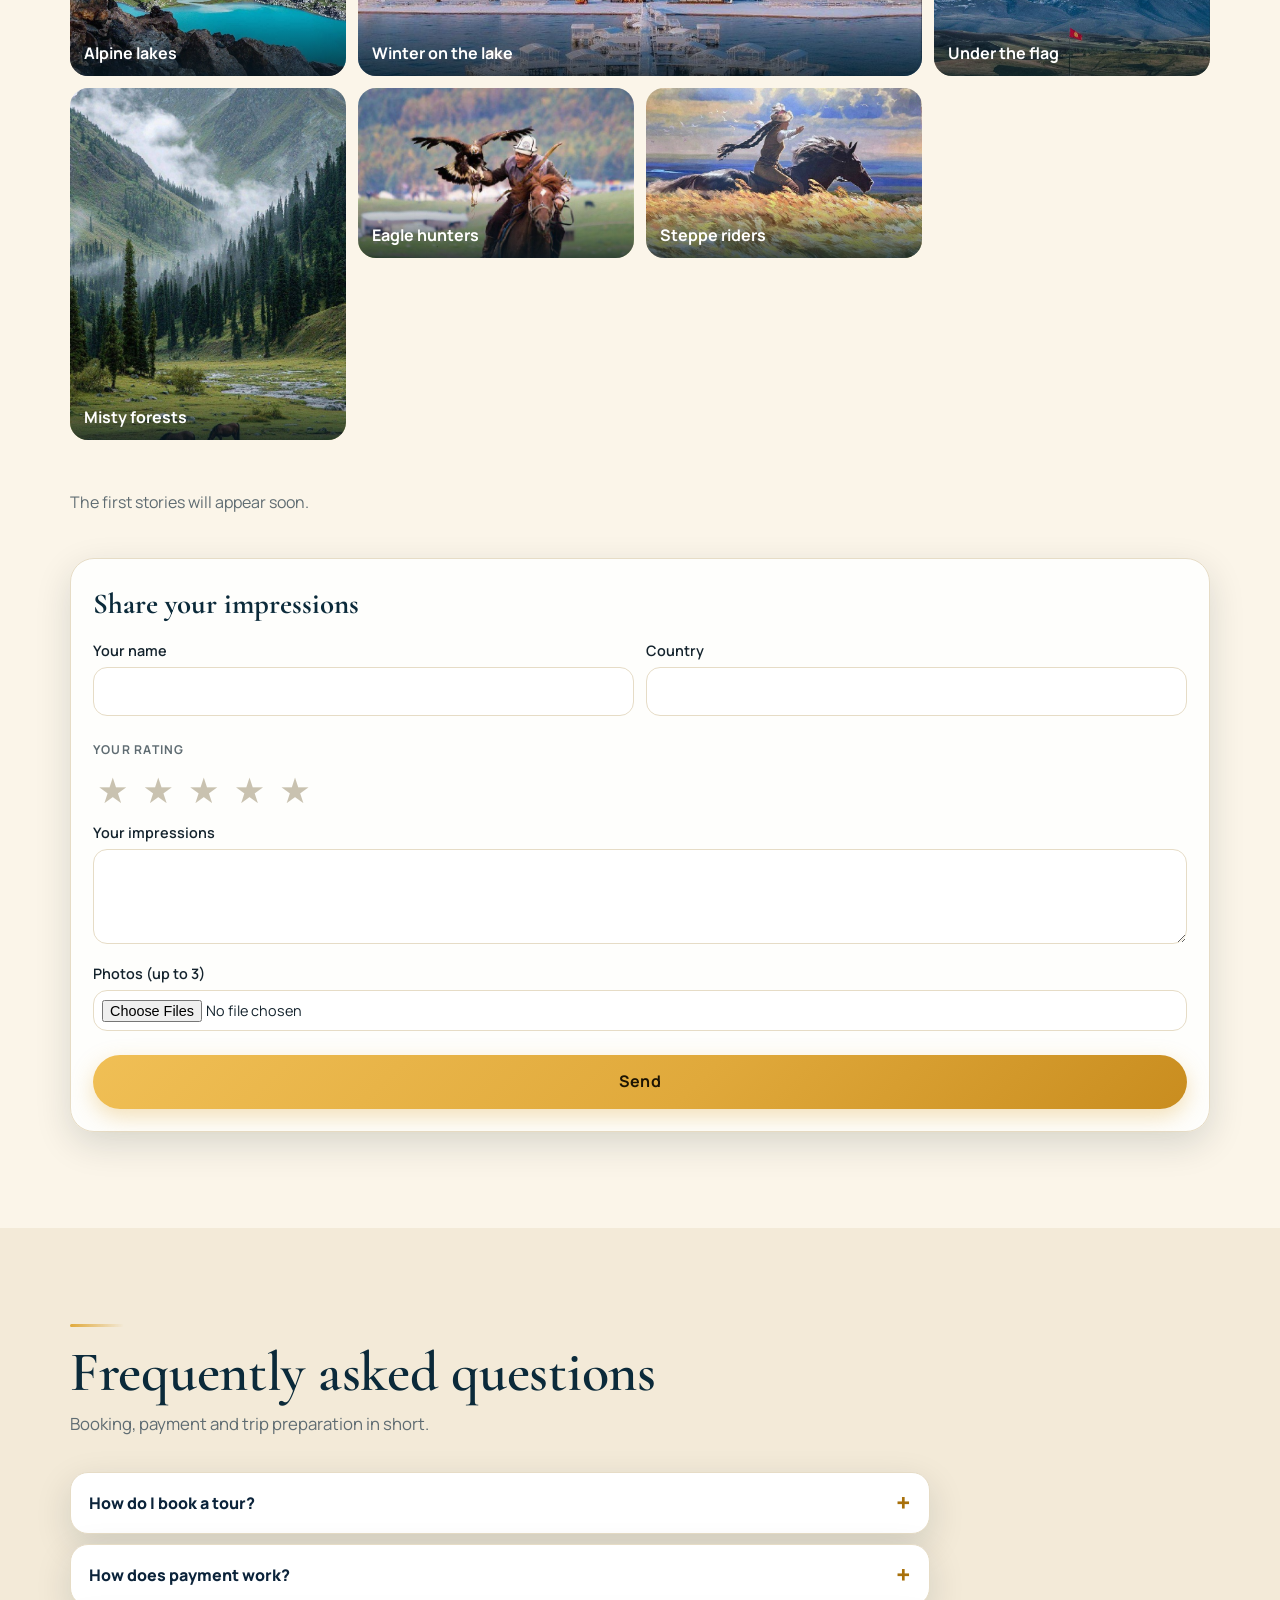
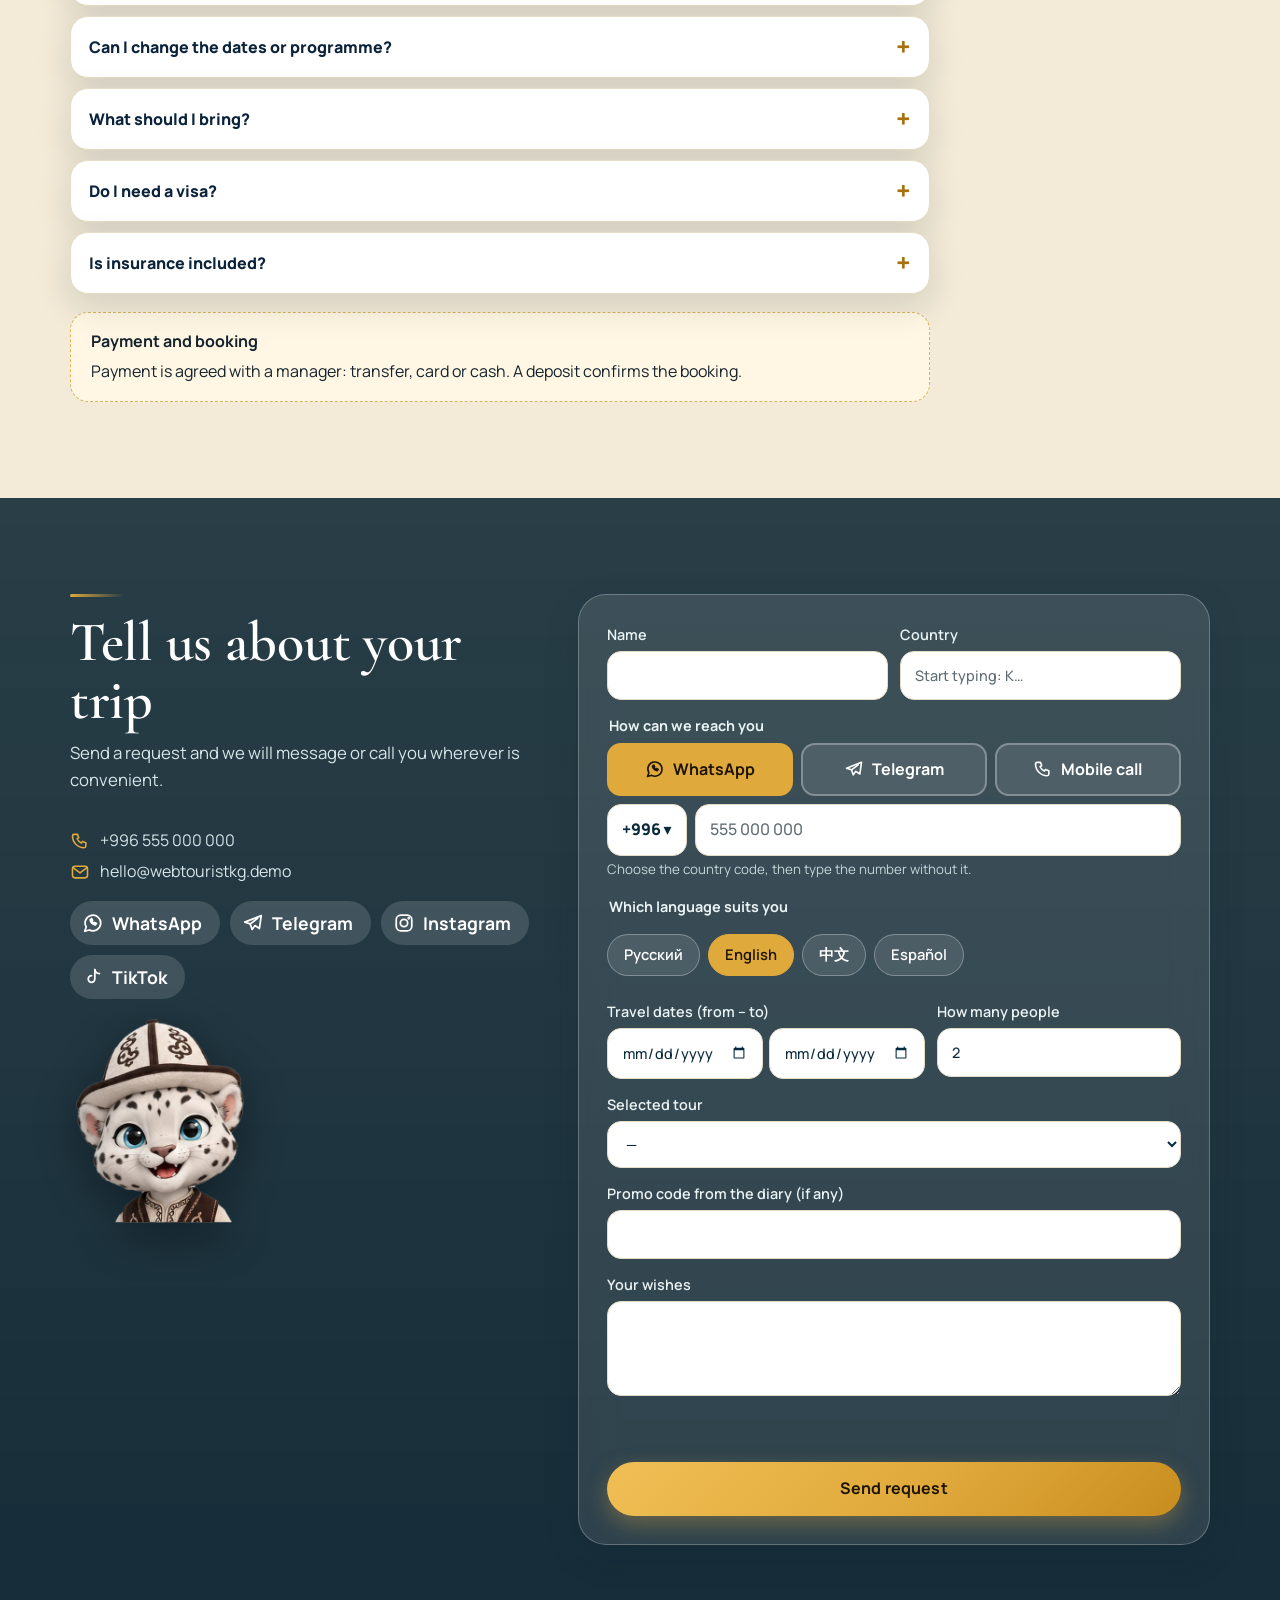
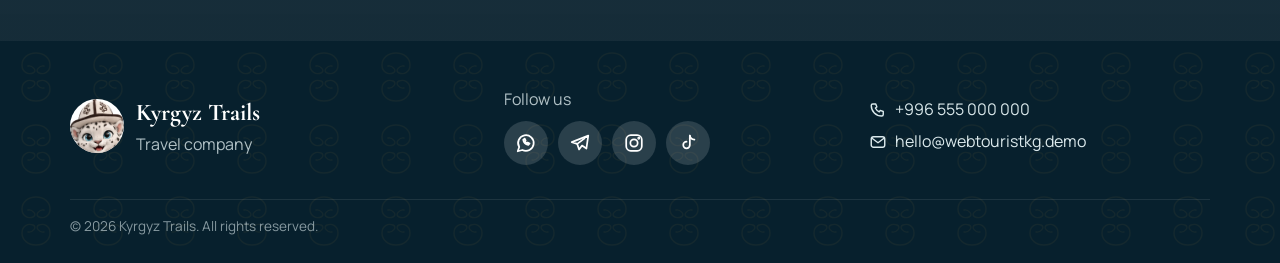
==== commit 4b6d3dc8: "Site-wide accounts and personal cabinet - Sign in / sign up in the header, avatar menu, success scre" ====
--- a/index.html
+++ b/index.html
@@ -10,6 +10,7 @@
 <link rel="stylesheet" href="css/style.css">
 <link rel="stylesheet" href="css/mascot.css">
 <link rel="stylesheet" href="css/vibe.css">
+<link rel="stylesheet" href="css/account.css">
 </head>
 <body>
 <a class="skip" href="#main">Skip</a>
@@ -22,6 +23,7 @@
       <option value="ru">RU</option><option value="en">EN</option><option value="zh">中文</option><option value="es">ES</option>
     </select>
     <button class="ico-btn" id="favBtn" type="button" aria-label="Favorites"><svg viewBox="0 0 24 24" aria-hidden="true"><path d="M12 21s-8-5.6-8-11.2A4.6 4.6 0 0 1 12 7a4.6 4.6 0 0 1 8 2.8C20 15.4 12 21 12 21Z"/></svg><b id="favN" hidden>0</b></button>
+    <button type="button" class="acc-btn out btn small glass-btn" id="accBtn" data-act="accbtn" hidden></button>
     <a class="btn small" id="topCta" href="#plan"></a>
     <button class="ico-btn burger" id="burger" type="button"><svg viewBox="0 0 24 24" aria-hidden="true"><path d="M4 7h16M4 12h16M4 17h16"/></svg></button>
   </div>
@@ -56,6 +58,7 @@
 <script src="js/i18n.js"></script>
 <script src="js/i18n2.js"></script>
 <script src="js/i18n3.js"></script>
+<script src="js/i18n4.js"></script>
 <script src="data/content.js"></script>
 <script src="data/map-data.js"></script>
 <script src="js/mascot.js"></script>
@@ -63,6 +66,7 @@
 <script src="js/app.js"></script>
 <script src="js/explore.js"></script>
 <script src="js/play.js"></script>
+<script src="js/account.js"></script>
 <script src="js/contact.js"></script>
 <script src="js/bot.js"></script>
   <script src="js/company.js"></script>
--- a/css/account.css
+++ b/css/account.css
@@ -0,0 +1,51 @@
+/* Личный кабинет, кнопка входа в шапке, экран «регистрация прошла успешно» */
+.acc-btn{cursor:pointer;white-space:nowrap}
+.acc-btn.in{display:inline-flex;align-items:center;gap:8px;padding:4px 14px 4px 4px;border:0;border-radius:999px;background:rgba(255,255,255,.16);color:inherit;font:700 .9rem var(--sans);box-shadow:inset 0 0 0 1.5px rgba(255,255,255,.5);backdrop-filter:blur(12px)}
+.acc-btn.in:hover{background:rgba(255,255,255,.28)}
+.acc-av{display:inline-grid;place-items:center;width:34px;height:34px;border-radius:50%;background:linear-gradient(135deg,var(--c3),#f0b94d);color:#12212e;font:800 1rem var(--sans)}
+.acc-av.big{width:64px;height:64px;font-size:1.8rem;flex:none}
+@media (max-width:760px){.acc-nm{display:none}.acc-btn.in{padding:4px}}
+
+/* экран успеха */
+.ok-screen{text-align:center}.ok-screen h2{margin-bottom:8px}
+.ok-ico{width:76px;height:76px;margin:0 auto 14px;border-radius:50%;background:linear-gradient(135deg,#17b978,#0fa3b1);display:grid;place-items:center;box-shadow:0 10px 26px rgba(15,163,177,.35);animation:okpop .5s cubic-bezier(.2,1.4,.4,1)}
+.ok-ico svg{width:40px;height:40px;fill:none;stroke:#fff;stroke-width:3;stroke-linecap:round;stroke-linejoin:round;stroke-dasharray:30;stroke-dashoffset:30;animation:okdraw .5s .25s ease-out forwards}
+@keyframes okpop{from{transform:scale(.4);opacity:0}}@keyframes okdraw{to{stroke-dashoffset:0}}
+.ok-lead{font-size:1.05rem;margin:0 0 14px}
+.ok-steps{list-style:none;counter-reset:s;text-align:left;display:grid;gap:8px;margin:0 auto 14px;padding:0;max-width:340px}
+.ok-steps li{counter-increment:s;display:flex;gap:10px;align-items:center;background:var(--tint);border-radius:14px;padding:10px 14px;font-weight:600;color:var(--ink)}
+.ok-steps li:before{content:counter(s);flex:none;display:grid;place-items:center;width:26px;height:26px;border-radius:50%;background:var(--c1);color:#fff;font-size:.85rem;font-weight:800}
+.ok-screen .btn.full{margin:6px 0}.ok-screen .link{margin-top:6px}
+
+/* дневник выключен */
+.d-off{padding:28px;text-align:center;display:grid;gap:12px;justify-items:center;margin-bottom:22px}.d-off h3{margin:0;font-family:var(--serif);font-size:1.9rem;color:var(--c1)}.d-off p{margin:0;max-width:520px}
+
+/* панель кабинета */
+.modal.acmodal .m-box{width:min(820px,100%)}
+.acct{padding:28px 28px 26px;color:var(--ink)}
+.ac-head{display:flex;gap:16px;align-items:center;margin-bottom:18px;padding-right:44px}.ac-head h2{margin:0;font-family:var(--serif);font-size:2rem;color:var(--c1);line-height:1.1}.ac-head p{margin:4px 0 0;word-break:break-all}
+.tag.ok{background:#dff5ea;color:#0b7a55}
+.ac-tabs{display:flex;gap:6px;flex-wrap:wrap;border-bottom:1px solid var(--line);margin-bottom:18px;padding-bottom:10px}
+.ac-tab{border:0;background:var(--tint);color:var(--c1);font:700 .95rem var(--sans);padding:9px 18px;border-radius:999px;cursor:pointer}.ac-tab.on{background:var(--c1);color:#fff}
+.ac-body h4{margin:18px 0 10px;font-size:1.1rem;color:var(--c1)}.ac-body>h4:first-child{margin-top:0}
+.ac-form{display:grid;grid-template-columns:1fr 1fr;gap:12px;margin-bottom:12px;align-items:end}.ac-form .full{grid-column:1/-1}
+.ac-form label,.ac-sel{display:grid;gap:5px;font-weight:700;font-size:.92rem;color:var(--c1)}
+.acct input,.acct select,.acct textarea{width:100%;padding:12px 14px;border:1.5px solid var(--line);border-radius:14px;font:500 1rem var(--sans);color:#0b2a3a;-webkit-text-fill-color:#0b2a3a;background:#fff}
+.acct input:focus,.acct select:focus,.acct textarea:focus{outline:0;border-color:var(--c2);box-shadow:0 0 0 3px rgba(15,163,177,.18)}
+.acct input[type=checkbox]{width:22px;height:22px;flex:none;accent-color:var(--c2)}
+.ac-form .btn,.ac-form .ac-msg{grid-column:1/-1}.ac-form .btn{justify-self:start}
+.ac-msg{margin:0;font-weight:700;min-height:0}.ac-msg.err{color:var(--c4)}.ac-msg.ok-t{color:#0b7a55}
+.ac-card{background:var(--tint);border-radius:20px;padding:18px 20px;margin:14px 0}.ac-card h4{margin:0 0 6px}.ac-card p{margin:0 0 10px}
+.ac-card.danger{background:#fdf0ee}.ac-row{display:flex;gap:10px;flex-wrap:wrap;align-items:center}.ac-row.between{justify-content:space-between;margin:14px 0}
+.sw{display:flex!important;grid-template-columns:none;gap:12px;align-items:flex-start;padding:8px 0;font-weight:400;cursor:pointer}.sw span{display:grid;gap:2px}.sw b{color:var(--c1)}.sw small{font-weight:500;line-height:1.4}
+.ac-sel{margin-top:6px;max-width:260px}
+.link.danger,.btn.danger{color:#b3261e}.btn.danger{background:#b3261e;color:#fff}.btn.danger:hover{background:#8f1c16}.link.danger{font-weight:700}
+.trips,.hist{list-style:none;margin:0;padding:0;display:grid;gap:10px}
+.trip{display:flex;justify-content:space-between;gap:14px;align-items:flex-start;background:#fff;border:1px solid var(--line);border-radius:18px;padding:14px 16px;box-shadow:0 4px 14px rgba(18,64,79,.06)}
+.trip.done{background:#f3faf6}.trip.cancelled{opacity:.65}
+.tp-main{display:grid;gap:4px;min-width:0}.tp-main b{font-size:1.05rem;color:var(--c1)}.tp-main p{margin:2px 0 0}.tp-main .tag{justify-self:start}
+.tp-act{display:flex;flex-direction:column;gap:6px;align-items:flex-end;flex:none}
+.tag.st-planned,.tag.st-progress{background:#fff1d9;color:#8a5a00}.tag.st-done{background:#dff5ea;color:#0b7a55}.tag.st-cancelled{background:#eceff1;color:#5d7078}.tag.st-new{background:#e1f0ff;color:#1b5aa6}
+.hist li{display:flex;justify-content:space-between;gap:12px;align-items:center;background:#fff;border:1px solid var(--line);border-radius:14px;padding:11px 14px}.hist li>div{display:grid;gap:2px;min-width:0}.hist.ev li{border-radius:12px;padding:9px 14px}.hist small{white-space:nowrap}
+.ac-stats{list-style:none;margin:0 0 6px;padding:0;display:grid;grid-template-columns:repeat(3,1fr);gap:10px}.ac-stats li{background:var(--tint);border-radius:16px;padding:12px 14px;text-align:center;display:grid;gap:2px}.ac-stats b{font:700 1.25rem var(--serif);color:var(--c1)}.ac-stats span{font-size:.8rem;color:var(--mut)}
+@media (max-width:620px){.acct{padding:20px 16px}.ac-form{grid-template-columns:1fr}.ac-stats{grid-template-columns:1fr}.trip{flex-direction:column}.tp-act{flex-direction:row;align-items:center}.ac-head h2{font-size:1.6rem}.ac-tab{padding:8px 14px}}
